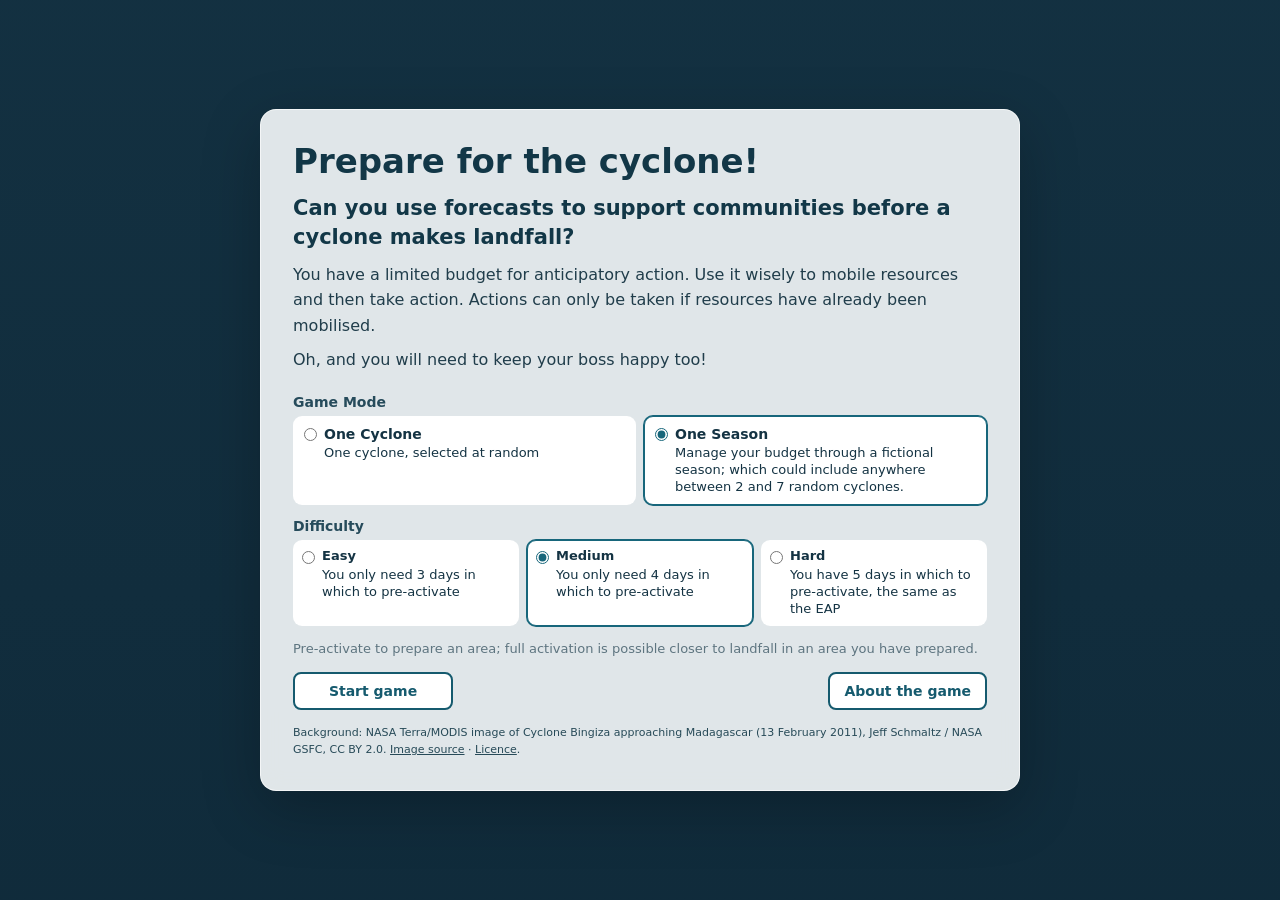
==== index.html @ d5909c61 "Align historically cautious boss fallback feedback with concise voice" ====
<!doctype html>
<html lang="en">
<head>
<meta charset="utf-8"><meta name="viewport" content="width=device-width,initial-scale=1">
<title>Madagascar Cyclone Decision Game · Full Season</title>
<style>
:root{font-family:system-ui,-apple-system,Segoe UI,Arial,sans-serif;color:#143343;background:#eef3f4}
*{box-sizing:border-box}[hidden]{display:none!important}body{margin:0}button,input{font:inherit}
header{background:#173e51;color:white;padding:18px max(18px,calc((100vw - 1250px)/2));display:flex;justify-content:space-between;gap:20px;align-items:center}
header h1{font-size:24px;margin:0 0 4px}header small{color:#d3e8ef}
main{max-width:1250px;margin:auto;padding:18px}
.stats{display:grid;grid-template-columns:repeat(4,minmax(0,1fr));gap:12px;margin-bottom:16px}
.stat{background:white;padding:15px;border:1px solid #d7e2e6;border-radius:10px}.stat .v{font-weight:750;font-size:23px}.stat .k{color:#59717c;font-size:13px}
.layout{display:grid;grid-template-columns:minmax(0,1.5fr) minmax(300px,1fr);gap:16px}
.panel{background:white;border:1px solid #d7e2e6;border-radius:12px;padding:17px;margin-bottom:16px}
h2{font-size:19px;margin:0 0 10px}h3{font-size:15px;margin:0 0 9px}
.subtle{color:#5e7580;font-size:13px}.pill{font-size:12px;border-radius:20px;background:#e7f3f6;padding:5px 9px;display:inline-block}
#map{width:100%;height:auto;display:block;border-radius:7px;background:#dfeef7}
#brief{font-size:16px;line-height:1.55;background:#e5f6ec;border:1px solid #c6e7d2;padding:14px;border-radius:9px;margin:10px 0}
.actions{display:grid;gap:9px}.action{width:100%;padding:12px;background:#f5f8f9;border:1px solid #cbd9df;border-radius:9px;text-align:left;cursor:pointer}.action.selected{border:2px solid #277d91;background:#e7f6f8;padding:11px}.action:disabled{opacity:.45;cursor:not-allowed}
.wh{display:grid;grid-template-columns:1fr 1fr;gap:7px;margin:12px 0}.wh label{padding:8px;border:1px solid #dee6e8;border-radius:7px;font-size:14px;cursor:pointer;display:flex;align-items:center;gap:5px}.wh label.disabled{opacity:.42}.wh input{accent-color:#277d91}
.btn{border:0;border-radius:8px;background:#17667b;color:white;padding:12px 16px;font-weight:650;cursor:pointer}.btn.alt{background:#e9f1f4;color:#1e5868}.btn:disabled{opacity:.4;cursor:not-allowed}
.wind-legend{display:flex;align-items:center;flex-wrap:wrap;gap:7px 13px;margin-top:12px;font-size:12px;color:#445e68}.wind-legend .legend-entry{display:inline-flex;align-items:center;gap:5px}.wind-legend .wind-dot{display:inline-block;width:12px;height:12px;border-radius:50%;border:1px solid #224650;flex:none}.wind-legend .line-sample{display:inline-block;width:20px;border-top:3px solid #416b89;flex:none}.wind-legend .line-sample.median{border-top:3px dashed #c74c44}.status-line{margin:7px 0;line-height:1.45}
#message{min-height:22px;font-weight:650;color:#356976;margin:9px 0}
details{margin-top:10px;color:#526b77;font-size:13px}details summary{cursor:pointer}
.progress{height:7px;background:#d7e4e7;border-radius:10px;overflow:hidden;margin-top:8px}.progress span{display:block;height:100%;background:#4ca0b2}
footer{margin-top:12px;color:#5f7780;font-size:12px;line-height:1.5}
@media(max-width:800px){.layout{grid-template-columns:1fr}.stats{grid-template-columns:1fr 1fr}header{padding:15px}header h1{font-size:19px}}
#start-screen{position:fixed;inset:0;z-index:50;display:grid;place-items:center;padding:22px;overflow:auto;background:linear-gradient(rgba(5,24,37,.30),rgba(5,24,37,.45)),url("https://upload.wikimedia.org/wikipedia/commons/d/df/Tropical_Cyclone_Bingiza_%285446376180%29.jpg") center center/cover no-repeat #193b4d}
#start-screen .intro{width:min(100%,760px);background:rgba(244,249,251,.78);border:1px solid rgba(255,255,255,.65);border-radius:16px;padding:clamp(18px,4vw,32px);box-shadow:0 18px 60px rgba(0,0,0,.24);backdrop-filter:blur(9px);-webkit-backdrop-filter:blur(9px)}
#start-screen .choice-grid{display:grid;grid-template-columns:repeat(2,minmax(0,1fr));gap:10px;margin:9px 0 20px}
#start-screen .choice-grid.difficulty-grid{grid-template-columns:repeat(3,minmax(0,1fr))}
#start-screen label{display:flex;align-items:flex-start;gap:8px;padding:14px 12px;border:2px solid transparent;border-radius:9px;margin:0;cursor:pointer;background:#fff;line-height:1.4;min-width:0}
#start-screen label:has(input:checked){border-color:#17667b;box-shadow:0 0 0 1px #17667b}
#start-screen label input{margin:3px 0 0;accent-color:#17667b;flex:none}
#start-screen label strong{display:block;margin-bottom:4px}
#start-screen p{line-height:1.5}
#start-screen .image-credit{font-size:11px;margin:15px 0 0;color:#274a58}
#start-screen .image-credit a{color:inherit}
#start-screen #start-game{background:#fff;color:#155a6e;border:2px solid #155a6e}
#start-screen .start-actions{display:flex;gap:12px;align-items:center;justify-content:space-between;flex-wrap:wrap}
#start-screen .start-actions .btn{min-width:160px;text-align:center}
#start-screen .about-link{display:inline-block;text-decoration:none;background:#fff;color:#155a6e;border:2px solid #155a6e;border-radius:8px;padding:12px 16px;font-weight:650}
#start-screen .about-link:hover{background:#e6f5f9}
@media(max-width:520px){#start-screen{padding:10px;place-items:start center}#start-screen .intro{padding:17px}#start-screen label{font-size:12px;padding:10px 7px;gap:5px}#start-screen .choice-grid{gap:6px}#start-screen h2{font-size:19px}}

/* Front page hierarchy: read the briefing first, then choose compact options. */
#start-screen .intro{background:rgba(248,251,252,.90)}
#start-screen h2{font-size:clamp(25px,3.2vw,34px);line-height:1.12;margin:0 0 14px;color:#123747}
#start-screen p[data-front-key="front_intro"]{font-size:clamp(18px,2vw,21px);font-weight:700;line-height:1.38;color:#123747;margin:0 0 10px}
#start-screen p[data-front-key="front_explainer"]{font-size:16px;line-height:1.6;color:#203d4b;margin:0 0 22px}
#start-screen h3{font-size:14px;margin:12px 0 6px;color:#264b5b}
#start-screen .choice-grid{gap:8px;margin:6px 0 13px}
#start-screen label{padding:8px 10px;gap:7px;font-size:13px;line-height:1.3;border-width:1.5px}
#start-screen label strong{font-size:14px;margin-bottom:2px}
#start-screen .choice-grid.difficulty-grid label{padding:7px 8px}
#start-screen .choice-grid.difficulty-grid label strong{font-size:13px}
#start-screen p[data-front-key="front_rules"]{font-size:13px;margin:9px 0 14px}
#start-screen .start-actions .btn,#start-screen .about-link{padding:9px 14px;font-size:14px}
@media(max-width:520px){#start-screen h2{font-size:25px}#start-screen p[data-front-key="front_intro"]{font-size:18px}#start-screen p[data-front-key="front_explainer"]{font-size:15px}#start-screen label{font-size:12px;padding:7px 6px}#start-screen label strong{font-size:12px}#start-screen .choice-grid.difficulty-grid label{padding:7px 5px}}

/* Compact storm debrief: facts and decisions first, then two distinct voices. */
.storm-review{background:#f8fbfc;border:1px solid #d7e2e6;border-radius:14px;padding:clamp(16px,3vw,25px);margin:16px 0 20px}
.storm-review h3{font-size:21px;color:#173e51;margin:0 0 15px}
.review-facts{display:grid;gap:8px;margin-bottom:23px;line-height:1.55;font-size:16px}
.review-facts p{margin:0}
.review-voices{display:grid;grid-template-columns:repeat(2,minmax(0,1fr));gap:20px;margin-bottom:14px}
.review-bubble{position:relative;border-radius:20px;padding:23px 24px 27px;min-width:0;border:1px solid}
.review-bubble::after{content:"";position:absolute;bottom:-11px;left:30px;width:20px;height:20px;transform:rotate(45deg);border-right:1px solid;border-bottom:1px solid;background:inherit}
.review-bubble.scientist{background:#e8f3f9;border-color:#bbd9e7;color:#183f54}
.review-bubble.scientist::after{border-color:#bbd9e7}
.review-bubble.boss{background:#fff2d9;border-color:#e9d6a9;color:#5a3b1d}
.review-bubble.boss::after{border-color:#e9d6a9;left:auto;right:30px}
.review-bubble h4{font-size:17px;margin:0 0 12px}
.review-bubble p{font-size:16px;line-height:1.55;margin:0}
.review-details{font-size:13px;color:#526b77;margin-top:22px}
.review-details p{margin:9px 0;line-height:1.5}
@media(max-width:700px){.review-voices{grid-template-columns:1fr;gap:24px}.review-bubble{padding:18px 19px 23px}.review-bubble.boss::after{right:auto;left:30px}.review-facts{font-size:15px}}
</style>
</head>
<body>
<header><div><h1 data-front-key="header_title">Prepare for the cyclone!</h1><small data-front-key="header_tagline">Can you use forecasts to support communities before a cyclone makes landfall?</small></div><button class="btn alt" id="restart" data-front-key="new_game_button">New game</button></header>
<section id="start-screen"><div class="intro"><h2 data-front-key="front_title">Prepare for the cyclone!</h2><p data-front-key="front_intro">Can you use forecasts to support communities before a cyclone makes landfall?</p><p data-front-key="front_explainer">You have a limited budget for anticipatory action. Use it wisely to mobile resources and then take action. Actions can only be taken if resources have already been mobilised.<span style="display:block;margin-top:8px"></span>Oh, and you will need to keep your boss happy too!</p><h3 data-front-key="game_length_heading">Game Mode</h3><div class="choice-grid" role="group" aria-label="Game length"><label><input type="radio" name="game-length" value="single"><span><strong data-front-key="single_title">One Cyclone</strong><span data-front-key="single_description">One cyclone, selected at random</span></span></label><label><input type="radio" name="game-length" value="season" checked><span><strong data-front-key="season_title">One Season</strong><span data-front-key="season_description">Manage your budget through a fictional season; which could include anywhere between 2 and 7 random cyclones.</span></span></label></div><h3 data-front-key="difficulty_heading">Difficulty</h3><div class="choice-grid difficulty-grid" role="group" aria-label="Difficulty"><label><input type="radio" name="difficulty" value="3"><span><strong data-front-key="easy_title">Easy</strong><span data-front-key="easy_description">You only need 3 days in which to pre-activate</span></span></label><label><input type="radio" name="difficulty" value="4" checked><span><strong data-front-key="medium_title">Medium</strong><span data-front-key="medium_description">You only need 4 days in which to pre-activate</span></span></label><label><input type="radio" name="difficulty" value="5"><span><strong data-front-key="hard_title">Hard</strong><span data-front-key="hard_description">You have 5 days in which to pre-activate, the same as the EAP</span></span></label></div><p class="subtle" data-front-key="front_rules">Pre-activate to prepare an area; full activation is possible closer to landfall in an area you have prepared.</p><div class="start-actions"><button type="button" class="btn" id="start-game" data-front-key="start_button">Start game</button><a class="about-link" href="./about.html" data-front-key="about_button">About the game</a></div><p class="image-credit"><span data-front-key="image_credit">Background: NASA Terra/MODIS image of Cyclone Bingiza approaching Madagascar (13 February 2011), Jeff Schmaltz / NASA GSFC, CC BY 2.0.</span> <a href="https://earthobservatory.nasa.gov/images/49250/tropical-cyclone-bingiza" target="_blank" rel="noopener noreferrer" data-front-key="image_source_link_text">Image source</a> · <a href="https://creativecommons.org/licenses/by/2.0/" target="_blank" rel="noopener noreferrer" data-front-key="image_licence_link_text">Licence</a>.</p></div></section><main>
<div class="stats">
<div class="stat"><div class="k">Season progress</div><div class="v" id="seasonstat">—</div></div>
<div class="stat"><div class="k">Remaining budget</div><div class="v" id="budgetstat">—</div></div>
<div class="stat"><div class="k">People reached</div><div class="v" id="peoplestat">0</div></div>
<div class="stat"><div class="k">Boss's happiness</div><div class="v" id="bossstat">—</div></div>
</div>
<section id="season-summary" class="panel" hidden aria-live="polite"></section>
<div class="layout">
<section>
<div class="panel">
<div style="display:flex;align-items:center;justify-content:space-between;gap:8px;flex-wrap:wrap"><h2 id="stormtitle">Loading…</h2><span class="pill" id="datepill">Forecast briefing</span></div>
<div id="map" role="img" aria-label="Map of Madagascar with forecast tracks and warehouse locations"></div>
<div class="wind-legend" aria-label="Forecast map key"><span class="legend-entry"><span class="wind-dot" style="background:#61b7db"></span>&lt;63 km/h</span><span class="legend-entry"><span class="wind-dot" style="background:#36b99b"></span>63–88 km/h</span><span class="legend-entry"><span class="wind-dot" style="background:#ebca55"></span>89–117 km/h</span><span class="legend-entry"><span class="wind-dot" style="background:#f39a4b"></span>118–165 km/h</span><span class="legend-entry"><span class="wind-dot" style="background:#cf4b4b"></span>≥166 km/h</span></div><div class="wind-legend"><span class="legend-entry"><span class="line-sample" style="border-top:3px solid #36b99b"></span>Ensemble members: forecast intensity colours</span><span class="legend-entry"><span class="line-sample median"></span>Median track</span><span>Track colours and dots show forecast wind strength, not observed intensity</span></div><div class="subtle" style="margin-top:7px">Warehouses: red = not mobilised; green = mobilised; dark green = fully activated. Winds are approximate 10 m model winds; averaging period unverified.</div>

</div>
<div class="panel"><h3>Met Service · WhatsApp update</h3><div id="brief"></div><div class="subtle" id="forecastsource"></div></div>
</section>
<aside>
<div class="panel"><h2>Your decision</h2><div class="subtle" id="leadtime"></div>
<div class="actions" id="actions">
<button type="button" data-action="monitor" class="action">👀 <strong>Keep monitoring</strong><div class="subtle">CHF 0 · Wait for the next forecast</div></button>
<button type="button" data-action="preposition" class="action">📦 <strong>Mobilise</strong><div class="subtle">CHF 20,000 per area · Prepare within 7 days, before your difficulty deadline</div></button>
<button type="button" data-action="distribute" class="action">🤝 <strong>Full activation</strong><div class="subtle">CHF 8,000 per area · Requires mobilisation · 3- and 2-day briefings only</div></button>
</div>
<div id="warehouses" class="wh"></div><div id="cost" class="subtle">Select an action above.</div>
<div id="message" aria-live="polite"></div>
<button id="confirm" class="btn" disabled>Confirm decision</button>
<button id="advance" class="btn alt" style="display:none">Next forecast →</button>
<button id="nextstorm" class="btn alt" style="display:none">Next storm →</button>
</div>
<div class="panel"><h3>Current status</h3><div id="stockstat" aria-live="polite"></div><div class="progress"><span id="progressbar" style="width:0%"></span></div></div>
</aside>
</div>
<footer>Training game using simplified assumptions; not an operational forecast. <a href="./about.html">About the game and data</a> · <a href="./jokwe.html">Original Jokwe prototype</a>.</footer>
</main>
<script>

// Optional read-only front-page copy from Google Sheets (only the published "Front page" tab).
// Until that tab is individually published, the existing HTML copy remains as the fallback.
async function loadEditableFrontPageCopy(){
 const spreadsheet="1kEIwFSZOG8nxThiheJkO-Tgtqn97HmlrawF9-gbB9FQ";
 const sheetGid="20261106";
 const url="https://docs.google.com/spreadsheets/d/"+spreadsheet+"/gviz/tq?gid="+sheetGid+"&range=A1%3AB25&tqx=out%3Ajson&headers=1&_="+Date.now();
 try{
  const response=await fetch(url,{cache:"no-store"});
  if(!response.ok) return;
  const raw=await response.text();
  const start=raw.indexOf("google.visualization.Query.setResponse(");
  if(start<0)return;
  const jsonStart=start+"google.visualization.Query.setResponse(".length;
  const jsonEnd=raw.lastIndexOf(");");
  if(jsonEnd<jsonStart)return;
  const data=JSON.parse(raw.slice(jsonStart,jsonEnd));
  if(data.status!=="ok"||!data.table?.rows)return;
  const values=new Map();
  for(const row of data.table.rows){
   const key=row.c?.[0]?.v,value=row.c?.[1]?.v;
   if(typeof key==="string"&&typeof value==="string"&&value.trim())values.set(key,value);
  }
  document.querySelectorAll("[data-front-key]").forEach(el=>{
   const value=values.get(el.dataset.frontKey);
   if(value!==undefined)el.textContent=value;
  });
 }catch(error){
  // Keep safe checked-in fallback copy; Google Sheets may be private or unavailable.
  console.info("Using built-in front-page copy.",error);
 }
}
loadEditableFrontPageCopy();

(async()=>{
"use strict";
// Game logic and scenario library are maintained independently.
// Both files are loaded before any game state is initialized.
let catalogue, historical, verifiedImpacts, feedbackLibrary, dailyManifest;
try {
  const [scenariosResponse, historicalResponse, impactsResponse, feedbackResponse, manifestResponse] = await Promise.all([
    fetch("./data/scenarios.json"), fetch("./data/historical.json"),
    fetch("./data/verified_impacts.json",{cache:"no-store"}), fetch("./data/feedback.json",{cache:"no-store"}),
    fetch("./data/daily/manifest.json",{cache:"no-store"})
  ]);
  if (!scenariosResponse.ok || !historicalResponse.ok || !impactsResponse.ok || !feedbackResponse.ok || !manifestResponse.ok) throw new Error("Could not load the scenario library.");
  [catalogue, historical, verifiedImpacts, feedbackLibrary, dailyManifest] = await Promise.all([
    scenariosResponse.json(), historicalResponse.json(), impactsResponse.json(), feedbackResponse.json(), manifestResponse.json()
  ]);
} catch (error) {
  const panel = document.querySelector("#start-screen .intro");
  if (panel) panel.insertAdjacentHTML("beforeend", '<p role="alert" style="color:#9b2525;font-weight:700">The scenario library could not be loaded. Please refresh the page. If you opened this as a local file, use a local web server instead.</p>');
  document.getElementById("start-game").disabled = true;
  console.error("Cyclone Game data loading failed:", error);
  return;
}
// Optional live read of the two independently publishable feedback tabs.
// The fallback JSON remains available for private/unpublished sheets or offline play.
let feedbackSourceLabel="Saved GitHub JSON", impactSourceLabel="Saved GitHub JSON";
async function readPublishedSheet(spreadsheetId,gid,lastColumn,minRows,maxRow=30){
 const base="https://docs.google.com/spreadsheets/d/"+spreadsheetId+"/gviz/tq";
 const qs="?gid="+gid+"&range=A1%3A"+lastColumn+maxRow+"&tqx=out%3Ajson&headers=1&_="+Date.now();
 const controller=new AbortController(),timeout=setTimeout(()=>controller.abort(),6500);
 try{
  const response=await fetch(base+qs,{cache:"no-store",signal:controller.signal});
  if(!response.ok)throw Error("Feedback tab response "+response.status);
  const raw=await response.text(),key="google.visualization.Query.setResponse(",begin=raw.indexOf(key),end=raw.lastIndexOf(");");
  if(begin<0||end<=begin)throw Error("Feedback tab not publicly readable");
  const payload=JSON.parse(raw.slice(begin+key.length,end));
  if(payload.status!=="ok"||!Array.isArray(payload.table?.rows))throw Error("Invalid feedback table");
  const headers=payload.table.cols.map(col=>col.label||"");
  const rows=payload.table.rows.map(row=>{
   const out={};headers.forEach((name,i)=>{if(name)out[name]=String(row.c?.[i]?.v??"");});
   return out;
  }).filter(obj=>Object.values(obj).some(x=>x.trim()));
  if(rows.length<minRows)throw Error("Incomplete live feedback tab");
  return rows;
 }finally{clearTimeout(timeout);}
}
async function refreshLiveFeedback(){
 try{
  const [objective,boss]=await Promise.all([
   readPublishedSheet("1kEIwFSZOG8nxThiheJkO-Tgtqn97HmlrawF9-gbB9FQ","401526903","I",336,345),
   readPublishedSheet("1kEIwFSZOG8nxThiheJkO-Tgtqn97HmlrawF9-gbB9FQ","732145","E",24,30)
  ]);
  if(!objective.every(x=>x.ID&&x.Feedback_O)||!boss.every(x=>x.Boss_ID&&x.Feedback_B))throw Error("Required feedback columns missing");
  feedbackLibrary={objective,boss};
  feedbackSourceLabel="Live Google Sheet";
  console.info("Cyclone Game: using live Google Sheets feedback");
 }catch(error){
  console.info("Cyclone Game: using versioned feedback JSON (sheet tabs not published/reachable)",error);
 }
}
await refreshLiveFeedback();
// The historic-impact Google Sheet can also supply live edits when its
// individual "Madagascar impacts" tab is published. Otherwise JSON is retained.
async function refreshLiveHistoricalImpacts(){
 try{
  const rows=await readPublishedSheet("1gIZZ_wpC0yXadie5wqWFOBNfKdGN8dy6fH8qiOSIiWw","1464705366","N",85,100);
  let updated=0;
  const pending=[];
  for(const r of rows){
   const id=r["WATTCH Event ID"],entry=verifiedImpacts.by_event_id?.[id];
   if(!id||!entry||!r["Storm name"]||r["Storm name"].trim().toUpperCase()!==entry.storm_name?.toUpperCase())continue;
   const props=[
    ["Madagascar landfall date","landfall_date_text"],
    ["Landfall area","landfall_area"],
    ["IBTrACS wind shortly before landfall (km/h)","observed_landfall_wind_kmh"],
    ["Wind averaging period","wind_averaging_period"],
    ["Landfall intensity category","category"],
    ["Madagascar fatalities","fatalities"],
    ["One-sentence Madagascar impact (Wikipedia)","impact_summary"],
    ["Wind / chronology source","wind_source"],
    ["Wikipedia impact source","impact_source"],
    ["Verification notes","verification_notes"],
    ["Cyclone season Wikipedia","season_page"],
    ["Season-page name check","name_check"]
   ];
   const changed={...entry};
   for(const [column,property] of props){
    if(Object.prototype.hasOwnProperty.call(r,column))changed[property]=r[column]||null;
   }
   pending.push([id,changed]);
   updated++;
  }
  if(updated<85)throw Error("Too few matching storm rows in live impact sheet");
  pending.forEach(([id,entry])=>{verifiedImpacts.by_event_id[id]=entry;});
  impactSourceLabel="Live Google Sheet";
  console.info("Cyclone Game: loaded "+updated+" live historical-impact rows");
 }catch(error){
  console.info("Cyclone Game: using checked-in historical impact JSON",error);
 }
}
await refreshLiveHistoricalImpacts();
const ibtracsMatches={"2003_tr0031":"2003313S05079","2003_tr0034":"2003338S09065","2004_tr0009":"2004025S16044","2004_tr0014":"2004061S12072","2004_tr0025":"2004325S06078","2005_tr0009":"2005017S09061","2005_tr0013":"2005026S20040","2006_tr0006":"2006021S11053","2006_tr0014":"2006060S13058","2006_tr0020":"2006094S08087","2006_tr0025":"2006330S06049","2006_tr0027":"2006350S07071","2006_tr0029":"2006364S12058","2007_tr0011":"2007037S19050","2007_tr0012":"2007043S11071","2007_tr0013":"2007050S16079","2007_tr0017":"2007066S12066","2007_tr0018":"2007085S11085","2007_tr0027":"2007322S06075","2007_tr0029":"2007346S12073","2007_tr0033":"2007363S20043","2008_tr0013":"2008023S10050","2008_tr0014":"2008037S10055","2008_tr0010":"2008033S11083","2008_tr0019":"2008062S10064","2008_tr0026":"2008290S05071","2008_tr0029":"2008348S10077","2009_tr0008":"2009017S20043","2009_tr0022":"2009093S12062","2009_tr0027":"2009325S12066","2009_tr0031":"2009346S07086","2010_tr0005":"2010002S09096","2010_tr0006":"2010032S20042","2010_tr0013":"2010046S10058","2010_tr0017":"2010066S19050","2010_tr0025":"2010143S20035","2011_tr0013":"2011038S11062","2011_tr0029":"2012010S24049","2012_tr0006":"2012010S24049","2012_tr0009":"2012018S16041","2012_tr0014":"2012039S14075","2012_tr0016":"2012056S13057","2012_tr0024":"2012285S04077","2012_tr0032":"2012362S08071","2013_tr0014":"2013046S20042","2013_tr0020":"2013093S08074","2013_tr0026":"2013348S10082","2014_tr0006":"2014015S16043","2014_tr0015":"2014048S16039","2014_tr0025":"2014319S06066","2015_tr0003":"2015013S18038","2015_tr0015":"2015064S14052","2015_tr0017":"2015092S18074","2016_tr0007":"2016039S14061","2016_tr0018":"2016195S06076","2017_tr0003":"2017033S14056","2017_tr0005":"2017043S19040","2017_tr0009":"2017061S11063","2017_tr0026":"2017364S12065","2018_tr0013":"2018073S12057","2018_tr0020":"2018111S07055","2019_tr0008":"2019023S21041","2019_tr0013":"2019063S18038","2019_tr0026":"2019336S06055","2020_tr0009":"2020022S17043","2020_tr0013":"2020034S13063","2020_tr0028":"2020332S11091","2020_tr0033":"2020355S11065","2020_tr0034":"2020366S12073","2021_tr0010":"2021012S12086","2021_tr0019":"2021035S11080","2021_tr0025":"2021062S18040","2022_tr0006":"2022020S13060","2022_tr0007":"2022024S09090","2022_tr0009":"2022034S16082","2022_tr0014":"2022042S12063","2022_tr0019":"2022065S16055","2022_tr0025":"2022110S12051","2023_tr0004":"2023013S08081","2023_tr0007":"2023032S12091","2023_tr0009":"2023036S12117","2023_tr0020":"2023364S19035","2024_tr0012":"2024049S17052","2024_tr0015":"2024061S11062","2024_tr0018":"2024082S08054","2024_tr0025":"2024313S06092","2024_tr0027":"2024341S12086"};
const hubs=[{id:"N",name:"Antsiranana",lon:49.29,lat:-12.27},{id:"NE",name:"Sambava",lon:50.17,lat:-14.27},{id:"NW",name:"Mahajanga",lon:46.32,lat:-15.72},{id:"E",name:"Toamasina",lon:49.4,lat:-18.15},{id:"SE",name:"Mananjary",lon:48.33,lat:-21.23},{id:"SW",name:"Toliara",lon:43.67,lat:-23.36}];
const cost={preposition:20000,distribute:8000};
const PRE_WINDOW=7,ACT_WINDOW=3,STRONG_WIND=118,STORM_WIND=63,PRE_TRIGGER_MIN_DAYS=5;
const $=id=>document.getElementById(id);
const date=x=>{const s=String(x).trim().replace(" ","T");return new Date((/^\d{4}-\d{2}-\d{2}$/.test(s)?s+"T00:00:00":s)+"Z");};
const dayMs=86400000, money=x=>"CHF "+Math.round(x).toLocaleString("en-GB");
const clamp=(a,lo,hi)=>Math.max(lo,Math.min(hi,a));
function shuffle(a){a=a.slice();for(let i=a.length-1;i>0;i--){const j=Math.floor(Math.random()*(i+1));[a[i],a[j]]=[a[j],a[i]];}return a;}
function stormCount(){const weights=[[2,10],[3,20],[4,25],[5,20],[6,15],[7,10]];let r=Math.random()*100;for(const [k,p] of weights){r-=p;if(r<0)return k;}return 7;}
function pt(track,t){if(!track||!track.length)return null;const q=t.getTime();let before=null,after=null;for(const p of track){const x=date(p[0]).getTime();if(x<=q&&(!before||x>before.t))before={t:x,p};if(x>=q&&(!after||x<after.t))after={t:x,p};}if(!before||!after)return null;const f=after.t===before.t?0:(q-before.t)/(after.t-before.t);return [1,2,3].map(k=>+before.p[k]+f*(+after.p[k]-+before.p[k]));}
const dist=(a,b)=>{const mean=((a[0]+b[0])/2)*Math.PI/180;return Math.hypot((a[1]-b[1])*111*Math.cos(mean),(a[0]-b[0])*111);};
function midpoint(vals){const a=vals.slice().sort((x,y)=>x-y);return a[Math.floor((a.length-1)/2)];}
function quantile(vals,q){if(!vals.length)return 0;const a=vals.slice().sort((x,y)=>x-y),i=(a.length-1)*q,l=Math.floor(i),f=i-l;return a[l]*(1-f)+a[Math.min(l+1,a.length-1)]*f;}
function eventDate(s){const ev=s.forecast_landfalls?.map(p=>date(p.time)).filter(d=>!isNaN(+d));if(ev?.length)return new Date(midpoint(ev.map(x=>+x)));const init=date(s.initialization),ref=s.reference_track;let closest=null;for(const p of ref){const t=date(p[0]);if(t<init)continue;const lat=+p[1],lon=+p[2];if(lat>=-26&&lat<=-11&&lon>=43&&lon<=52){closest=t;break;}}return closest||new Date(+init+8*dayMs);}
function startScenario(s,simStart){const t=date(s.initialization),event=eventDate(s);const duration=clamp(Math.ceil((event-t)/dayMs)+2,5,12);return {data:s,start:t,simStart,event,day:0,duration,stock:new Set(),distributed:new Set(),choice:"",chosen:new Set(),acted:false,history:[],decisionLog:[],impact:null};}
function current(){return G.storms[G.slot];}
function issueTime(){const st=current();return st.issueDates?date(st.issueDates[st.day]):new Date(+st.start+st.day*dayMs);}
function displayTime(){const st=current();return addDays(st.simStart,st.day);}
// In-game planning windows use the scenario clock; the visible landfall
// countdown below is recalculated from the CURRENT ensemble, not this clock.
function remainingDays(){
 const estimate=predictedLandfallCountdown(current());
 // Fallback keeps the training scenario playable when the ensemble has no
 // coastline crossing at all. It is NOT shown as a forecast.
 return estimate?Math.ceil(estimate.days):Math.ceil((current().event-issueTime())/dayMs);
}
function predictedLandfallCountdown(st){
 if(st.forecastClockDay===st.day)return st.forecastClock;
 const issued=issueTime(),leadTimes=[],members=st.data.forecast_tracks||[];
 for(const m of members){
  const hits=forecastCrossings(m.points,issued,7);
  if(hits.length)leadTimes.push(Math.min(...hits.map(h=>h.day)));
 }
 st.forecastClockDay=st.day;
 st.forecastClock=leadTimes.length?{days:Math.round(midpoint(leadTimes)*10)/10,fraction:leadTimes.length/members.length}:null;
 return st.forecastClock;
}
function canPrep(){const d=remainingDays();return d>=G.prepDays&&d<=PRE_WINDOW;}
function canDist(){const d=remainingDays();return d>=2&&d<=ACT_WINDOW&&[...current().stock].some(x=>!current().distributed.has(x));}
async function changeSeason(){
 const mode=document.querySelector('input[name="game-length"]:checked')?.value==="single"?"single":"season";
 const n=mode==="single"?1:stormCount(),chosen=[],seen=new Set();
 // Daily manifest, not the older scenario selection, defines what is playable.
 // Historical impact data are still looked up separately at the storm review.
 const legacy=new Map((catalogue.scenarios||[]).map(s=>[s.event_id,s]));
 const available=dailyManifest.storms.filter(s=>s.original_initialisations>0&&s.playable_briefings>0);
 for(const entry of shuffle(available)){
   const id=entry.event_id,key=ibtracsMatches[id]||id;
   if(seen.has(key))continue;
   seen.add(key);
   chosen.push({...legacy.get(id),event_id:id,storm_name:entry.name});
   if(chosen.length>=n)break;
 }
 if(chosen.length<n)throw Error("Not enough daily scenarios: "+chosen.length+" of "+n);
 // Download only selected files (each complete daily ensemble can be large).
 const daily=await Promise.all(chosen.map(async s=>{
   const response=await fetch("./data/daily/"+encodeURIComponent(s.event_id)+".json");
   if(!response.ok)throw Error("Forecast library file missing: "+s.event_id);
   return response.json();
 }));
 const seasonStart=new Date("2026-12-01T00:00:00Z");
 const storms=chosen.map((original,i)=>{
   const entry=daily[i],first=entry.playable?.first_issue_date,last=entry.playable?.last_issue_date;
   if(!first||!last||!Array.isArray(entry.forecasts))throw Error("Missing playable dates: "+original.event_id);
   const dates=entry.forecasts.filter(f=>f.issue_date>=first&&f.issue_date<=last&&f.members?.length)
     .sort((a,b)=>a.issue_date.localeCompare(b.issue_date));
   if(!dates.length)throw Error("No daily forecasts in the playing window: "+original.event_id);
   const byDate=new Map(dates.map(f=>[f.issue_date,f]));
   const scenario={...original,initialization:dates[0].issue_date,reference_track:entry.reference_track,dailyForecasts:entry};
   // Every new briefing uses the forecast that was available on that day.
   Object.defineProperty(scenario,"forecast_tracks",{enumerable:false,get(){
     const st=scenario._st;
     const day=st?st.issueDates[st.day]:dates[0].issue_date;
     return (byDate.get(day)?.members||[]).map(m=>({member:m.member,points:m.points}));
   }});
   const offset=Math.round((i+0.5)*130/n+Math.random()*3);
   const st=startScenario(scenario,addDays(seasonStart,offset));
   st.issueDates=dates.map(f=>f.issue_date);
   st.start=date(st.issueDates[0]);
   st.event=date(st.issueDates[st.issueDates.length-1]);
   st.duration=st.issueDates.length;
   scenario._st=st;
   return st;
 });
 G={storms,slot:0,budget:150000,people:0,boss:60,finished:false,mode,prepDays:Number(document.querySelector('input[name="difficulty"]:checked')?.value||4)};
 render();
}
let G;
function addDays(d,n){return new Date(+d+n*dayMs);}
function forecast(st){
const issue=issueTime(),rows=[];
const members=st.data.forecast_tracks;
const actual=pt(st.data.reference_track,issue);
const now=members.map(m=>pt(m.points,issue)).filter(Boolean);
const nowMedian=now.length>=3?[midpoint(now.map(p=>p[0])),midpoint(now.map(p=>p[1]))]:null;
for(let d=0;d<=7;d++){
const valid=addDays(issue,d),positions=members.map(m=>pt(m.points,valid)).filter(Boolean);
if(positions.length<3)continue;
const adjust=st.data.dailyForecasts?0:(actual&&nowMedian?Math.exp(-d/2.5):0);
const shifted=actual&&nowMedian?positions.map(p=>[p[0]+(actual[0]-nowMedian[0])*adjust,p[1]+(actual[1]-nowMedian[1])*adjust,p[2]]):positions;
const lat=midpoint(shifted.map(p=>p[0])),lon=midpoint(shifted.map(p=>p[1])),wind=midpoint(shifted.map(p=>p[2]))*3.6;
const distances=shifted.map(p=>dist([lat,lon],[p[0],p[1]]));
const radius=Math.max(12,quantile(distances,.75));
rows.push({day:d,lat,lon,wind,radius,n:shifted.length});
}
return rows;
}
function hull(points){const p=points.slice().sort((a,b)=>a[0]-b[0]||a[1]-b[1]);if(p.length<3)return p;const cr=(a,b,c)=>(b[0]-a[0])*(c[1]-a[1])-(b[1]-a[1])*(c[0]-a[0]);const low=[],high=[];for(const x of p){while(low.length>1&&cr(low.at(-2),low.at(-1),x)<=0)low.pop();low.push(x);}for(let i=p.length-1;i>=0;i--){const x=p[i];while(high.length>1&&cr(high.at(-2),high.at(-1),x)<=0)high.pop();high.push(x);}return low.slice(0,-1).concat(high.slice(0,-1));}
const coast=[[49.543519,-12.469833],[49.808981,-12.895285],[50.056511,-13.555761],[50.217431,-14.758789],[50.476537,-15.226512],[50.377111,-15.706069],[50.200275,-16.000263],[49.860606,-15.414253],[49.672607,-15.710204],[49.863344,-16.451037],[49.774564,-16.875042],[49.498612,-17.106036],[49.435619,-17.953064],[49.041792,-19.118781],[48.548541,-20.496888],[47.930749,-22.391501],[47.547723,-23.781959],[47.095761,-24.94163],[46.282478,-25.178463],[45.409508,-25.601434],[44.833574,-25.346101],[44.03972,-24.988345],[43.763768,-24.460677],[43.697778,-23.574116],[43.345654,-22.776904],[43.254187,-22.057413],[43.433298,-21.336475],[43.893683,-21.163307],[43.89637,-20.830459],[44.374325,-20.072366],[44.464397,-19.435454],[44.232422,-18.961995],[44.042976,-18.331387],[43.963084,-17.409945],[44.312469,-16.850496],[44.446517,-16.216219],[44.944937,-16.179374],[45.502732,-15.974373],[45.872994,-15.793454],[46.312243,-15.780018],[46.882183,-15.210182],[47.70513,-14.594303],[48.005215,-14.091233],[47.869047,-13.663869],[48.293828,-13.784068],[48.84506,-13.089175],[48.863509,-12.487868],[49.194651,-12.040557],[49.543519,-12.469833]];
const esc=x=>String(x).replace(/[&<>"']/g,c=>({"&":"&amp;","<":"&lt;",">":"&gt;",'"':"&quot;","'":"&#39;"}[c]));
// Full WATTCH ensemble at each simulated issue time; preserve each member's identity.
function forecastMembers(st){
 const issue=issueTime(),actual=pt(st.data.reference_track,issue);
 const members=st.data.forecast_tracks||[];
 const now=members.map(m=>pt(m.points,issue)).filter(Boolean);
 const median=now.length>=3?[midpoint(now.map(p=>p[0])),midpoint(now.map(p=>p[1]))]:null;
 return members.map(m=>{
  const points=[];
  for(let d=0;d<=7;d+=0.25){
   const p=pt(m.points,addDays(issue,d));if(!p)continue;
   const shift=st.data.dailyForecasts?0:(actual&&median?Math.exp(-d/2.5):0);
   points.push({lat:p[0]+(actual&&median?actual[0]-median[0]:0)*shift,lon:p[1]+(actual&&median?actual[1]-median[1]:0)*shift,wind:p[2]*3.6});
  }
  return points;
 }).filter(t=>t.length>1);
}
// Natural Earth-derived world boundaries loaded separately from game logic.
let landShapes=[];
fetch('https://raw.githubusercontent.com/datasets/geo-countries/master/data/countries.geojson')
 .then(r=>{if(!r.ok)throw Error('coastline unavailable');return r.json();})
 .then(g=>{
  const rings=[];
  for(const f of g.features||[]){
   const geom=f.geometry;if(!geom)continue;
   const polys=geom.type==='Polygon'?[geom.coordinates]:geom.type==='MultiPolygon'?geom.coordinates:[];
   for(const poly of polys)for(const ring of poly){
    const xs=ring.map(p=>p[0]),ys=ring.map(p=>p[1]);
    if(Math.max(...xs)>=16&&Math.min(...xs)<=71&&Math.max(...ys)>=-36&&Math.min(...ys)<=-5)rings.push(ring);
   }
  }
  landShapes=rings;
  if(typeof G!=='undefined'&&G&&G.storms?.length)document.getElementById('map').innerHTML=mapSvg(forecast(current()));
 }).catch(()=>{});
function windTrackColour(kmh){
 if(kmh<63)return "#61b7db";
 if(kmh<89)return "#36b99b";
 if(kmh<118)return "#ebca55";
 if(kmh<166)return "#f39a4b";
 return "#cf4b4b";
}
// Split each ensemble segment at intensity-band boundaries, preserving
// smooth location changes while showing wind speed along the whole member.
function colouredMemberSvg(track,x,y){
 const thresholds=[63,89,118,166];
 let svg="";
 for(let i=1;i<track.length;i++){
  const a=track[i-1],b=track[i];
  if(![a.lat,a.lon,a.wind,b.lat,b.lon,b.wind].every(Number.isFinite))continue;
  const fractions=[0,1];
  if(a.wind!==b.wind)for(const threshold of thresholds){
    const f=(threshold-a.wind)/(b.wind-a.wind);
    if(f>0&&f<1)fractions.push(f);
  }
  fractions.sort((u,v)=>u-v);
  const at=f=>({lat:a.lat+(b.lat-a.lat)*f,lon:a.lon+(b.lon-a.lon)*f,wind:a.wind+(b.wind-a.wind)*f});
  for(let k=1;k<fractions.length;k++){
    const p=at(fractions[k-1]),q=at(fractions[k]);
    svg+='<line x1="'+x(p.lon).toFixed(1)+'" y1="'+y(p.lat).toFixed(1)+'" x2="'+x(q.lon).toFixed(1)+'" y2="'+y(q.lat).toFixed(1)+'" stroke="'+windTrackColour((p.wind+q.wind)/2)+'" stroke-width="1.8" stroke-opacity=".75" stroke-linecap="round"/>';
  }
 }
 return svg;
}
function mapSvg(rows){
const lo=16,hi=71,left=58,top=25,width=820,height=525,x=lon=>left+(lon-lo)/(hi-lo)*(width-left-15),y=lat=>top+(-5-lat)/31*(height-top-28);
const coords=arr=>arr.map(p=>x(p[0]).toFixed(1)+","+y(p[1]).toFixed(1)).join(" ");
const mapPts=coast.map(p=>[p[0],p[1]]);
const ensemble=forecastMembers(current());

let svg='<svg viewBox="0 0 820 525" xmlns="http://www.w3.org/2000/svg" aria-label="Cyclone forecast track and uncertainty around Madagascar">';
svg+='<rect width="820" height="525" fill="#dfeef7"/>';
for(let l=20;l<=hi;l+=5)svg+='<line x1="'+x(l)+'" y1="20" x2="'+x(l)+'" y2="510" stroke="#bfd6de" stroke-dasharray="3 5"/><text x="'+x(l)+'" y="516" fill="#527080" font-size="12" text-anchor="middle">'+l+'°E</text>';
for(let lat=-10;lat>=-35;lat-=5)svg+='<line x1="43" y1="'+y(lat)+'" x2="808" y2="'+y(lat)+'" stroke="#bfd6de" stroke-dasharray="3 5"/><text x="8" y="'+(y(lat)+4)+'" fill="#527080" font-size="12">'+Math.abs(lat)+'°S</text>';
svg+=landShapes.length?landShapes.map(ring=>'<polygon points="'+coords(ring)+'" fill="#efece0" stroke="#738b7e" stroke-width="1.3"/>').join(""):'<polygon points="'+coords(mapPts)+'" fill="#efece0" stroke="#738b7e" stroke-width="2"/>';
if(rows.length){
 svg+=ensemble.map(track=>colouredMemberSvg(track,x,y)).join("");
 svg+='<polyline points="'+coords(rows.map(p=>[p.lon,p.lat]))+'" fill="none" stroke="#c74c44" stroke-width="3" stroke-dasharray="8 5"/>';
 for(const p of rows){const c=windTrackColour(p.wind);svg+='<circle cx="'+x(p.lon)+'" cy="'+y(p.lat)+'" r="6.2" fill="'+c+'" stroke="#224650" stroke-width="1.1"/><text x="'+(x(p.lon)+9)+'" y="'+(y(p.lat)-10)+'" font-size="11" fill="#234553" stroke="#dfeef7" stroke-width="3" paint-order="stroke">+'+p.day+'d</text>';}
}
for(const h of hubs){const stocked=current().stock.has(h.id),delivered=current().distributed.has(h.id);const fill=delivered?"#216c43":stocked?"#32a852":"#c43b35";svg+='<circle cx="'+x(h.lon)+'" cy="'+y(h.lat)+'" r="8.7" fill="'+fill+'" stroke="#fff" stroke-width="2"/><text x="'+(x(h.lon)+13)+'" y="'+(y(h.lat)-8)+'" font-size="15" font-weight="750" fill="#193742" stroke="#fff" stroke-width="4" paint-order="stroke">'+esc(h.name)+'</text>';}
svg+='</svg>';return svg;
}
function coordsPixel(p){return p.map(v=>v[0].toFixed(1)+","+v[1].toFixed(1)).join(" ");}

// Detect coastline crossings of mainland Madagascar, not proximity inside
// the much larger geographic box. Coordinates are [latitude, longitude, wind m/s].
// This is a simplified polygon; tiny offshore islands are not represented.
function coastalLandfalls(points){
 const hits=[];
 for(let i=1;i<points.length;i++){
  const a=points[i-1],b=points[i];
  if(!a||!b||![...a,...b].every(Number.isFinite))continue;
  const x=a[1],y=a[0],dx=b[1]-x,dy=b[0]-y;
  if(inIsland(y,x))continue; // Only genuine sea-to-land entries.
  for(let j=1;j<coast.length;j++){
   const c=coast[j-1],d=coast[j],ex=d[0]-c[0],ey=d[1]-c[1];
   const cross=dx*ey-dy*ex;
   if(Math.abs(cross)<1e-12)continue;
   const qx=c[0]-x,qy=c[1]-y;
   const t=(qx*ey-qy*ex)/cross,u=(qx*dy-qy*dx)/cross;
   if(t<0||t>1||u<0||u>1)continue;
   const ahead=Math.min(1,t+1e-5);
   if(!inIsland(y+ahead*dy,x+ahead*dx))continue;
   hits.push({fraction:i-1+t,wind:(a[2]+t*(b[2]-a[2]))*3.6,lat:y+t*dy,lon:x+t*dx,side:coastSide(y+t*dy,x+t*dx)});
   break;
  }
 }
 return hits;
}
// Approximate which coast the track centre entered. This is used ONLY to
// avoid assigning direct wind impacts at warehouses on the opposite coast;
// rainfall and indirect flood impacts still require separate modelling.
function coastSide(lat,lon){
 const xs=[];
 for(let j=1;j<coast.length;j++){
  const a=coast[j-1],b=coast[j];
  if((a[1]>lat)===(b[1]>lat))continue;
  xs.push(a[0]+(b[0]-a[0])*(lat-a[1])/(b[1]-a[1]));
 }
 if(xs.length<2)return "either";
 const west=Math.min(...xs),east=Math.max(...xs);
 if(east-west<1.5)return "either"; // northern/southern tip
 return Math.abs(lon-east)<Math.abs(lon-west)?"east":"west";
}
function referenceLandingSides(st){
 const track=st.data.reference_track||[];
 const hits=coastalLandfalls(track.map(p=>[+p[1],+p[2],+p[3]]));
 const limit=addDays(st.event,2),begin=addDays(st.start,-2);
 return new Set(hits.filter(h=>{
  const i=Math.floor(h.fraction),f=h.fraction-i;
  const when=new Date(+date(track[i][0])+f*(+date(track[i+1][0])-+date(track[i][0])));
  return when>=begin&&when<=limit&&h.wind>=STORM_WIND;
 }).map(h=>h.side));
}
function warehouseSide(id){
 return ({N:"either",NE:"east",E:"east",SE:"east",NW:"west",SW:"west"})[id]||"either";
}
function forecastCrossings(track,now,days){
 const samples=[];
 for(let n=0;n<=days*4;n++){
  const p=pt(track,addDays(now,n/4));
  samples.push(p&&p.every(Number.isFinite)?p:null);
 }
 const hits=[];
 // No crossing inferred through gaps in available forecast track points.
 for(let n=1;n<samples.length;n++){
  if(!samples[n-1]||!samples[n])continue;
  for(const h of coastalLandfalls([samples[n-1],samples[n]]))
   hits.push({day:(n-1+h.fraction)/4,wind:h.wind,lat:h.lat,lon:h.lon,side:h.side});
 }
 return hits;
}
function trainingSignals(st){
 const now=issueTime(),members=st.data.forecast_tracks||[];
 let storm=0,strong=0;
 for(const member of members){
  const crossings=forecastCrossings(member.points,now,PRE_WINDOW);
  if(crossings.some(x=>x.wind>=STORM_WIND))storm++;
  if(crossings.some(x=>x.day>=2&&x.day<=ACT_WINDOW&&x.wind>STRONG_WIND))strong++;
 }
 return {members:members.length,probability:members.length?storm/members.length:0,
  preSignal:members.length>0&&storm/members.length>.5,
  activation:members.length>0&&strong/members.length>.5};
}
function observedThresholds(st){
 // WATTCH reference track, not a verified historical IBTrACS outcome.
 const points=(st.data.reference_track||[]).map(p=>[+p[1],+p[2],+p[3]]);
 const hits=coastalLandfalls(points);
 return {pre:hits.some(x=>x.wind>=STORM_WIND),full:hits.some(x=>x.wind>STRONG_WIND)};
}
function thresholdExceeded(st){return observedThresholds(st).full;}
function stageClassification(forecastIssued,forecastPositive,outcomeReached){
 if(!forecastIssued)return "Not assessable";
 if(forecastPositive&&outcomeReached)return "Correct warning";
 if(forecastPositive&&!outcomeReached)return "Overforecast";
 if(!forecastPositive&&outcomeReached)return "Underforecast";
 return "Correct non-warning";
}
function forecastAssessment(st){
 const logs=st.decisionLog||[],observed=observedThresholds(st);
 // Assess each forecast separately in the window relevant to its decision.
 const preSamples=logs.filter(x=>x.lead>=G.prepDays&&x.lead<=PRE_WINDOW);
 const fullSamples=logs.filter(x=>x.lead>=2&&x.lead<=ACT_WINDOW);
 const prePredicted=preSamples.some(x=>x.preSignal);
 const fullPredicted=fullSamples.some(x=>x.activationSignal);
 return {
  observed,prePredicted,fullPredicted,
  pre:stageClassification(preSamples.length>0,prePredicted,observed.pre),
  full:stageClassification(fullSamples.length>0,fullPredicted,observed.full)
 };
}
function stageForecastOutcome(st,stage,assessment){
 const mobilise=stage==="mobilise",classification=mobilise?assessment.pre:assessment.full;
 const prefix=mobilise?"MO":"AO";
 const map={"Correct warning":"01","Overforecast":"02","Underforecast":"03","Correct non-warning":"04","Not assessable":"05"};
 const id=prefix+(map[classification]||"05");
 const row=feedbackLibrary.objective.find(x=>x.ID===id);
 return {id,classification,text:row?.Feedback_O||"The forecast outcome could not be described."};
}
function fillFeedback(template,people){
 return String(template||"").replace(/\{people_reached\}/g,people.toLocaleString("en-GB"));
}
// Stage-specific forecast-informed decision assessment; independent of outcomes.
// Derive the exact dimensions in the editable 336-row forecaster matrix.
// Forecast quality and the location/outcome comparison are kept distinct.
function classifyLocationAction(chosen,affected){
 const selected=new Set(chosen),targets=new Set(affected);
 if(!selected.size)return "No action";
 const inTarget=[...selected].filter(x=>targets.has(x)).length;
 if(!targets.size)return "Too many locations";
 if(!inTarget)return "Incorrect location(s)";
 if(inTarget===targets.size&&selected.size===targets.size)return "Correct location(s)";
 if(inTarget===targets.size&&selected.size>targets.size)return "Too many locations";
 if(inTarget<targets.size&&selected.size===inTarget)return "Too few locations";
 return "Incorrect location(s)"; // includes simultaneous missed and unnecessary locations
}
function activationForecastWarehouses(st){
 const logs=(st.decisionLog||[]).filter(x=>x.lead>=2&&x.lead<=ACT_WINDOW);
 if(!logs.length)return [];
 // Use first briefing within the activation decision window, regardless of
 // whether the player activated. Never use the eventual reference track here.
 const briefing=logs[0],at=briefing.issueTime?new Date(briefing.issueTime):addDays(st.event,-briefing.lead),members=st.data.forecast_tracks||[];
 if(!members.length)return [];
 const counts=new Map();
 for(const member of members){
  const crossings=forecastCrossings(member.points,at,7).filter(x=>x.day>=2&&x.day<=3&&x.wind>STRONG_WIND);
  for(const hub of hubs){
   const matched=crossings.some(x=>
    (x.side==="either"||warehouseSide(hub.id)==="either"||warehouseSide(hub.id)===x.side)&&
    dist([hub.lat,hub.lon],[x.lat,x.lon])<175);
   if(matched)counts.set(hub.id,(counts.get(hub.id)||0)+1);
  }
 }
 return hubs.filter(x=>(counts.get(x.id)||0)/members.length>.5).map(x=>x.id);
}
function selectFeedback(st){
 const affected=new Set(st.impact||[]),stock=[...st.stock],distributed=[...st.distributed];
 const reached=distributed.filter(id=>affected.has(id)).length;
 const uncovered=[...affected].filter(id=>!st.distributed.has(id));
 const extraMobilised=stock.filter(id=>!affected.has(id));
 const extraActivated=distributed.filter(id=>!affected.has(id));
 const observed=observedThresholds(st),stages=forecastAssessment(st);
 const preForecast=["Correct warning","Correct non-warning"].includes(stages.pre)?"Good":"Poor";
 const actSites=activationForecastWarehouses(st);
 // Location errors are only meaningful if the full-activation wind threshold
 // was actually exceeded. Otherwise there are no qualifying activation-impact
 // locations to verify; use the non-error category in the existing two-option
 // lookup, and explicitly avoid claiming the forecast locations were correct.
 const activationLocationsApplicable=observed.full;
 const activationForecast=!activationLocationsApplicable?"Correct Locations":
  actSites.length===affected.size&&actSites.every(x=>affected.has(x))?
  "Correct Locations":"Incorrect Locations";
 const dimensions={
  "Mobilisation Threshold":observed.pre?"Above":"Below",
  "Activation Threshold":observed.full?"Above":"Below",
  "Mobilisation Forecast":preForecast,
  "Activation Forecast":activationForecast,
  "Mobilisation Action":classifyLocationAction(stock,affected),
  "Activation Action":classifyLocationAction(distributed,affected)
 };
 const objective=feedbackLibrary.objective.find(row=>
  Object.entries(dimensions).every(([key,val])=>row[key]===val));
 const wastage=extraMobilised.length*cost.preposition+extraActivated.length*cost.distribute;
 const label=id=>hubs.find(h=>h.id===id)?.name||id;
 const extraNote=wastage?
  " Additional spending outside the game's direct-impact footprint: "+money(wastage)+
  " (mobilised: "+(extraMobilised.map(label).join(", ")||"none")+
  "; activated: "+(extraActivated.map(label).join(", ")||"none")+
  "). This is a hindsight comparison against simulated direct wind exposure, not proof that the initial decision was unreasonable or that no flooding occurred.":"";
 const coverage=affected.size===0?"No modelled warehouse areas were directly affected.":
  reached+" of "+affected.size+" modelled affected warehouse areas received activation.";
 const category=affected.size===0?"No areas affected":
  reached===affected.size?"All affected areas reached":
  reached>0?"Some affected areas reached":"Affected areas missed";
 const spending=wastage?"Unnecessary spending":"Targeted spending";
 const budget=G.budget<=0?"Exhausted":G.budget<45000?"Low":"Healthy";
 const boss=feedbackLibrary.boss.find(x=>
  x["Communities reached"]===category&&x["Spending"]===spending&&x["Budget remaining"]===budget);
 const people=reached*1000;
 const evidence=verifiedImpacts?.by_event_id?.[st.data.event_id]?.madagascar_impact_evidence;
 // Simulated direct-wind exposure does not establish historical human impacts.
 const evidenceLimitedBoss=
  evidence==="documented_madagascar_effects"&&!affected.size?
   "The records show Madagascar was affected, but our model missed it. Why didn't we anticipate that?":
  (evidence==="not_established"||evidence==="no_impacts_identified")&&affected.size?
   "The simulation suggests a threat, but we haven't verified impacts in Madagascar. What actually happened?":
   null;
 return {
  id:objective?.ID||"unmatched",bossId:boss?.Boss_ID||"unmatched",
  objective:objective?.Feedback_O||"This combination has no matching forecaster text.",
  forecasterText:objective?.Feedback_O||"This combination has no matching forecaster text.",
  outcomeText:coverage+extraNote,
  boss:evidenceLimitedBoss||fillFeedback(boss?.Feedback_B||"We need to review the result and the remaining funds.",people),
  threshold:observed.full,forecast:stages.full,
  people,stages,decisionQuality:dimensions["Mobilisation Action"]+" / "+dimensions["Activation Action"],
  dimensions,mobiliseForecastId:stages.pre,activationForecastId:stages.full
 };
}

function forecastMessage(rows){
 const estimate=predictedLandfallCountdown(current());
 if(!rows.length)return "We're monitoring this system. The archive provides no further forecast track guidance; the location and intensity remain uncertain.";
 const crossings=coastalLandfalls(rows.map(p=>[p.lat,p.lon,p.wind/3.6]));
 if(!crossings.length){
  return estimate?
   "The central forecast track does not cross mainland Madagascar, but "+Math.round(estimate.fraction*100)+"% of ensemble members indicate a possible landfall in around "+estimate.days+" days. The location and intensity remain uncertain.":
   "The current ensemble does not indicate mainland Madagascar landfall in the next seven days. We will continue monitoring.";
 }
 const h=crossings[0],strength=h.wind>=118?"cyclone-strength":h.wind>=63?"tropical-storm-strength":"weaker";
 const day=estimate?estimate.days:rows[Math.floor(h.fraction)].day;
 return "We're monitoring. Current ensemble guidance indicates possible mainland landfall in around "+day+" day(s), with central-track winds near "+Math.round(h.wind/5)*5+" km/h ("+strength+"). The location and intensity remain uncertain.";
}
function impact(st){
 // Historical override: Fakir (2018) affected Réunion, not Madagascar.
 // Do not count a proximity-based WATTCH training footprint as documented
 // humanitarian impacts in Madagascar for this event.
 if(st.data.event_id==="2018_tr0020")return [];
 const ref=st.data.reference_track,landfallSides=referenceLandingSides(st),hits=[];
 for(const h of hubs){
  const side=warehouseSide(h.id);
  // Opposite-coast warehouses cannot receive direct landfall-wind impacts
  // from a single-sided entry. Both sides become eligible if a later separate
  // crossing approaches the opposite coast.
  if(landfallSides.size&&!landfallSides.has("either")&&side!=="either"&&!landfallSides.has(side))continue;
  let best=null;
  for(const p of ref){
   const t=date(p[0]);if(t<st.start||t>addDays(st.event,2))continue;
   const km=dist([h.lat,h.lon],[+p[1],+p[2]]);
   if(!best||km<best.km)best={km,wind:+p[3]*3.6};
  }
  if(best&&best.km<175&&best.wind>=63)hits.push(h.id);
 }
 return hits;
}
function finishStorm(){
 const st=current(),imp=impact(st),helped=imp.filter(id=>st.distributed.has(id)),lost=imp.filter(id=>!st.distributed.has(id));
 G.people+=helped.length*1000;
 G.boss=clamp(G.boss+helped.length*13-lost.length*17-st.distributed.size*2-st.stock.size*2,0,100);
 st.impact=imp;st.finalFeedback=selectFeedback(st);
 st.history.push("Outcome: "+imp.length+" modelled areas affected; "+helped.length+" received full activation.");
 st.acted=true;G.finished=G.slot===G.storms.length-1;render();
 $("message").textContent="Storm completed. "+helped.length+" affected areas received full activation.";
}
function render(){
const st=current(),t=displayTime(),remaining=remainingDays(),rows=forecast(st),last=st.impact!==null;
$("seasonstat").textContent=G.mode==="single"?"One storm · In progress":"Storm "+(G.slot+1)+" · Season underway";
$("budgetstat").textContent=money(G.budget);$("peoplestat").textContent=G.people.toLocaleString("en-GB");$("bossstat").textContent=(G.boss>=70?"🙂":G.boss<40?"😟":"😐")+" "+G.boss+" / 100";
$("stormtitle").textContent="Storm "+(G.slot+1)+" · Tropical system";
$("datepill").textContent=t.toLocaleDateString("en-GB",{day:"numeric",month:"long",year:"numeric",timeZone:"UTC"});
$("map").innerHTML=mapSvg(rows);
$("brief").textContent=last?"The storm has passed. Reviewing impacts and expenditure.":forecastMessage(rows);
const windAtLandfall=forecastLandfall(rows),signals=trainingSignals(st);$("forecastsource").textContent="Training estimate · Tropical-storm-strength mainland landfall: "+Math.round(signals.probability*100)+"% of ensemble tracks · Cyclone-strength signal: "+(signals.activation?"yes":"not indicated")+" · Not an official forecast.";
const landfallForecast=predictedLandfallCountdown(st);
$("leadtime").textContent=last?"Storm completed":
 landfallForecast?(landfallForecast.fraction>.5?"Forecast mainland landfall in approximately ":"Possible mainland landfall in around ")+landfallForecast.days+" day(s) ("+Math.round(landfallForecast.fraction*100)+"% of ensemble members show a crossing).":
 "No forecast mainland landfall in the next 7 days.";

const names=ids=>[...ids].map(id=>hubs.find(h=>h.id===id)?.name||id).join(", ")||"None";
 $("stockstat").innerHTML='<div class="status-line"><strong>Mobilised:</strong> '+esc(names(st.stock))+'</div><div class="status-line"><strong>Fully activated:</strong> '+esc(names(st.distributed))+'</div>';
$("progressbar").style.width=(100*(st.day+1)/(st.duration+1)).toFixed(0)+"%";

const actions=$("actions").querySelectorAll("[data-action]");
for(const btn of actions){
 const a=btn.dataset.action;
 btn.disabled=st.acted||last||(a==="preposition"&&!canPrep())||(a==="distribute"&&!canDist());
 btn.classList.toggle("selected",st.choice===a);
 const heading=btn.querySelector("strong"),description=btn.querySelector(".subtle");
 if(a==="preposition"){
  const late=remaining<G.prepDays;
  heading.textContent=late?"Too late to mobilise":"Mobilise";
  description.textContent=late?"Mobilisation deadline passed ("+G.prepDays+" days before landfall).":"CHF 20,000 per area · Prepare 7 to "+G.prepDays+" days ahead";
 }else if(a==="distribute"){
  const late=remaining<2;
  heading.textContent=late?"Too late to activate":"Full activation";
  description.textContent=late?"Activation deadline passed after the 2-day briefing.":"CHF 8,000 per area · Requires mobilisation · 3- and 2-day briefings";
 }
}
$("warehouses").style.display=!st.acted&&!last&&["preposition","distribute"].includes(st.choice)?"grid":"none";
$("warehouses").innerHTML=hubs.map(h=>{const blocked=st.choice==="preposition"?st.stock.has(h.id):!st.stock.has(h.id)||st.distributed.has(h.id);return '<label class="'+(blocked?"disabled":"")+'"><input type="checkbox" data-hub="'+h.id+'" '+(blocked?"disabled":"")+' '+(st.chosen.has(h.id)?"checked":"")+'>'+h.name+'</label>';}).join("");
const n=st.chosen.size*(cost[st.choice]||0);
$("cost").textContent=st.acted?"Decision confirmed for today.":st.choice==="monitor"?"No cost.":st.choice?"Cost: "+money(n)+(n>G.budget?" — insufficient budget":""):"Choose one of the three actions.";
$("confirm").disabled=st.acted||last||!st.choice||(["preposition","distribute"].includes(st.choice)&&!n)||n>G.budget;
$("advance").style.display=st.acted&&!last?"inline-block":"none";$("advance").textContent=st.day+1>=st.duration?"Complete storm →":"Next forecast →";
$("nextstorm").style.display=last&&!G.finished?"inline-block":"none";
if(G.finished){
 $("message").textContent="Season complete.";
 $("season-summary").hidden=false;
 document.querySelector(".layout").hidden=true;
 $("season-summary").innerHTML=seasonSummary();
} else if(last){
 $("season-summary").hidden=false;
 document.querySelector(".layout").hidden=true;
 $("season-summary").innerHTML=seasonSummary(true);
} else {
 $("season-summary").hidden=true;
 document.querySelector(".layout").hidden=false;
}
}
function inIsland(lat,lon){
 let inside=false;
 for(let i=0,j=coast.length-1;i<coast.length;j=i++){
   const xi=coast[i][0],yi=coast[i][1],xj=coast[j][0],yj=coast[j][1];
   if(((yi>lat)!==(yj>lat))&&(lon<(xj-xi)*(lat-yi)/(yj-yi)+xi))inside=!inside;
 }
 return inside;
}
function archiveOutcome(s){
 const valid=s.reference_track||[];
 const crossed=valid.some(p=>inIsland(+p[1],+p[2]));
 const near=valid.some(p=>hubs.some(h=>dist([+p[1],+p[2]],[h.lat,h.lon])<175));
 return crossed?"The archived reference track crosses Madagascar.":near?"The archived reference track passes close to Madagascar.":"A Madagascar landfall is not established by the sampled reference track.";
}
// Wind values in this archive are retained in their native units (assumed m/s for display).
// A reference-track crossing is a model/reference estimate, NOT verified IBTrACS landfall intensity.
function crossingIntensity(track){
 if(!Array.isArray(track)||!track.length)return null;
 for(let i=1;i<track.length;i++){
  const a=track[i-1],b=track[i],insideA=inIsland(+a[1],+a[2]),insideB=inIsland(+b[1],+b[2]);
  if(!insideA&&insideB){
   let low=0,high=1;
   for(let j=0;j<20;j++){const f=(low+high)/2;const lat=+a[1]+f*(+b[1]-+a[1]),lon=+a[2]+f*(+b[2]-+a[2]);if(inIsland(lat,lon))high=f;else low=f;}
   const f=high,wind=(+a[3]+f*(+b[3]-+a[3]))*3.6;
   const when=new Date(+date(a[0])+f*(+date(b[0])-+date(a[0])));
   return {wind,when};
  }
 }
 return null;
}
function evaluateDecision(st){
 const affected=new Set(st.impact||[]),distributed=[...st.distributed],stocked=[...st.stock];
 const covered=distributed.filter(id=>affected.has(id)),uncovered=[...affected].filter(id=>!st.distributed.has(id));
 const extra=stocked.filter(id=>!affected.has(id));
 const observations=st.decisionLog||[];
 const timely=observations.some(x=>x.action==="preposition"&&x.lead>=G.prepDays&&x.lead<=PRE_WINDOW)&&observations.some(x=>x.action==="distribute"&&x.lead<=ACT_WINDOW&&x.lead>=0);
 const signal=observations.some(x=>x.forecastSignal);const actionable=st.decisionLog.some(x=>x.lead>=G.prepDays&&x.forecastSignal);
 const parts=[];
 if(covered.length)parts.push(covered.length+" affected warehouse area(s) received full activation.");
 if(uncovered.length)parts.push(uncovered.length+" affected area(s) did not receive advance distribution.");
 if(!affected.size)parts.push("No warehouse area met the game's illustrative impact threshold.");
 if(distributed.some(id=>!affected.has(id)))parts.push("Full activation also occurred in unaffected warehouse areas.");
  if(extra.length)parts.push("Kits were also pre-activated at "+extra.length+" location(s) outside the modelled impact footprint.");
 if(stocked.length===hubs.length)parts.push("You pre-activated every warehouse area, using substantial resources regardless of the eventual track.");
 if(covered.length&&!signal)parts.push("Your action reached affected areas, but the recorded briefing did not provide a clear supporting landfall signal; this may have been a correct outcome for the wrong reasons.");
 if(covered.length&&signal)parts.push("Your action was consistent with a landfall signal in the training guidance.");
 if(!covered.length&&affected.size&&!actionable)parts.push("The recorded briefings did not show a clear landfall signal; this was a forecast-limited situation in the illustrative game, not proof that operational action was impossible.");
 if(!covered.length&&affected.size&&actionable)parts.push("A landfall signal appeared in the training guidance, but no affected area received kits.");
 if(stocked.length&&!distributed.length)parts.push("Pre-activation was not followed by full activation.");
 parts.push("Expenditure: "+money(observations.reduce((sum,x)=>sum+(x.locations?.length||0)*(cost[x.action]||0),0))+"; "+stocked.length+" pre-activated and "+distributed.length+" fully activated locations. This evaluation uses simplified forecast signals and impact thresholds, not a calibrated forecast-skill assessment.");return parts.join(" ");
}

function actualStormSentence(st,verified,impacts){
 const name=st.data.storm_name||"Unnamed system";
 const year=st.data.initialization.slice(0,4);
 // The dedicated verified impact catalogue is the authoritative source for the
 // one-sentence historical summary. Never infer an observed landfall from the
 // geometry of the WATTCH reference track, nor invent a day from a partial date.
 if(impacts?.impact_summary?.trim()){
  return impacts.impact_summary.trim();
 }
 if(verified&&verified.location&&verified.landfallDate){
   const when=new Date(verified.landfallDate+"T00:00:00Z").toLocaleDateString("en-GB",{day:"numeric",month:"long",year:"numeric",timeZone:"UTC"});
   const effect=verified.fatalities?" reported fatalities: "+verified.fatalities:verified.damageUSDm?" reported economic damage of approximately US$"+verified.damageUSDm+" million":" historical fatalities and economic damage have not yet been verified";
   return name+" ("+year+") "+(verified.location.toLowerCase().includes("not mainland")?"made landfall in "+verified.location.replace(/, not mainland Madagascar/i," (outside mainland Madagascar)"):"made landfall "+(/^(near|in|at|between|on)\b/i.test(verified.location)?"":"at ")+verified.location)+" on "+when+";"+effect+".";
 }
 const outcome=archiveOutcome(st.data);
 return name+" ("+year+"): "+outcome.replace(/[.]$/,"")+"; historical Madagascar impacts are not yet recorded in the game catalogue.";
}
function playerDecisionSentence(st){
 const names=set=>[...set].map(id=>hubs.find(h=>h.id===id)?.name||id);
 const prepared=names(st.stock),activated=names(st.distributed);
 const friendly=arr=>arr.length===hubs.length?"all six warehouse areas":arr.join(", ");
 if(!prepared.length&&!activated.length)return "You kept monitoring and did not pre-activate or fully activate any areas.";
 if(prepared.length&&!activated.length)return "You pre-activated "+friendly(prepared)+" but did not proceed to full activation.";
 return "You pre-activated "+friendly(prepared)+" and fully activated "+friendly(activated)+".";
}
function stormReview(st,index){
 const verified=historical[st.data.event_id]||null;
 const impacts=verifiedImpacts?.by_event_id?.[st.data.event_id]||null;
 const scored=st.finalFeedback||{};
 const crossing=crossingIntensity(st.data.reference_track);
 const intensity=crossing?'<p><strong>Archive reference-track crossing estimate:</strong> '+crossing.when.toLocaleDateString("en-GB",{day:"numeric",month:"long",year:"numeric",timeZone:"UTC"})+'; '+Math.round(crossing.wind)+' km/h (10-m model wind; averaging period unverified, not observed landfall intensity).</p>':'<p>Reference-track Madagascar crossing wind unavailable.</p>';
 const catalogueSource=impacts?.impact_source||impacts?.season_page;
 const sources=catalogueSource?'<p><strong>Historical impact source:</strong> <a href="'+esc(catalogueSource)+'" target="_blank" rel="noopener noreferrer">Wikipedia cyclone-season entry</a> · <a href="https://docs.google.com/spreadsheets/d/1gIZZ_wpC0yXadie5wqWFOBNfKdGN8dy6fH8qiOSIiWw/edit#gid=1464705366" target="_blank" rel="noopener noreferrer">Verified storm impact catalogue</a></p>':
 verified?.sources?.length?'<p><strong>Historical sources:</strong> '+verified.sources.map(v=>'<a href="'+esc(v[1])+'" target="_blank" rel="noopener noreferrer">'+esc(v[0])+'</a>').join(' · ')+'</p>':'<p>Historical impact sources are not yet verified for this storm.</p>';
 const observations=st.decisionLog||[];
 const spend=observations.reduce((n,x)=>n+(x.cost||0),0);
 const reached=(st.impact||[]).filter(id=>st.distributed.has(id)).length*1000;
 return '<article class="storm-review">'+
   '<h3>Storm '+index+' · '+esc(st.data.storm_name||"Unnamed system")+' ('+esc(st.data.initialization.slice(0,4))+')</h3>'+
   '<div class="review-facts"><p><strong>Actual storm:</strong> '+esc(actualStormSentence(st,verified,impacts))+'</p>'+
   '<p><strong>Your decision:</strong> '+esc(playerDecisionSentence(st))+'</p></div>'+
   '<div class="review-voices">'+
     '<section class="review-bubble scientist" aria-label="Forecaster objective feedback"><h4>Forecaster</h4><p>'+esc(scored.forecasterText||"Forecaster feedback unavailable.")+'</p></section>'+
     '<section class="review-bubble boss" aria-label="Boss feedback"><h4>Boss</h4><p>“'+esc(scored.boss||"Boss feedback unavailable.")+'”</p></section>'+
   '</div>'+
   '<details class="review-details"><summary>Sources and detailed review</summary>'+
   '<p><strong>Data sources:</strong> feedback '+esc(feedbackSourceLabel)+'; historical impacts '+esc(impactSourceLabel)+'.</p>'+
   '<p><strong>Madagascar impact evidence:</strong> '+esc(impacts?.madagascar_impact_evidence==="documented_madagascar_effects"?"Documented Madagascar effects":impacts?.madagascar_impact_evidence==="no_impacts_identified"?"No Madagascar impacts identified in reviewed sources (not proof of zero effects)":"Madagascar impacts not established")+'. The simulated wind footprint is not a verified impact assessment.</p>'+
   '<p>Feedback library: Forecaster '+esc(scored.id||"unavailable")+'; Boss '+esc(scored.bossId||"unavailable")+'. Game outcome: '+(st.impact||[]).length+' modelled affected areas, '+reached.toLocaleString("en-GB")+' people reached (illustrative); '+money(spend)+' spent.</p>'+
   (verified?.ibtracsFix?'<p><strong>Near-landfall best-track fix:</strong> '+esc(verified.ibtracsFix.kmh)+' km/h, 10-minute sustained, at '+esc(verified.ibtracsFix.utc)+'. This may not be the exact coastline-crossing wind.</p>':'')+
   (impacts?.landfall_date_text?'<p><strong>Historical landfall date in impact catalogue:</strong> '+esc(impacts.landfall_date_text)+'; <strong>reported location:</strong> '+esc(impacts.landfall_area||"Not specified")+'.</p>':'')+
   (impacts?.observed_landfall_wind_kmh?'<p><strong>Reported near-landfall intensity:</strong> '+esc(impacts.observed_landfall_wind_kmh)+' km/h'+(impacts.wind_averaging_period?" ("+esc(impacts.wind_averaging_period)+")":"")+'.</p>':'')+
   (impacts?.verification_notes?'<p><strong>Verification note:</strong> '+esc(impacts.verification_notes)+'</p>':'')+
   (verified?.windNote?'<p>'+esc(verified.windNote)+'</p>':'')+
   '<p><strong>Forecast verification (illustrative):</strong> Pre-activation (≥63 km/h): '+esc(scored.stages?.pre||"Not assessable")+'; full activation (>118 km/h): '+esc(scored.stages?.full||"Not assessable")+'. Both compared separately with the WATTCH reference track, not observed winds.</p>'+
   '<p><strong>Additional decision assessment:</strong> '+esc(evaluateDecision(st))+'</p>'+intensity+sources+
   '<p><strong>Original WATTCH initialisation:</strong> '+esc(st.data.initialization)+' · <a href="https://www.ncei.noaa.gov/products/international-best-track-archive" target="_blank" rel="noopener noreferrer">IBTrACS</a> · <a href="https://zenodo.org/records/20446920" target="_blank" rel="noopener noreferrer">WATTCH</a></p>'+
   '</details></article>';
}
function seasonSummary(onlyCurrent=false){
 const cards=onlyCurrent?[G.storms[G.slot]]:G.storms;
 const reviews=cards.map((st,i)=>stormReview(st,onlyCurrent?G.slot+1:i+1)).join("");
 if(onlyCurrent)return '<h2>Storm review</h2>'+reviews+'<button class="btn" type="button" id="review-next">Continue to next storm →</button>';
 return '<h2>'+(G.mode==="single"?"Storm review":"Season review")+'</h2>'+
   (G.mode==="season"?'<p class="subtle">You encountered '+G.storms.length+' storms; '+money(150000-G.budget)+' spent, '+money(G.budget)+' remaining.</p>':'')+
   reviews+'<button class="btn" type="button" id="summary-restart">Play again</button>';
}

function forecastEvidence(st,day){const original=st.day;st.day=day;const guidance=forecast(st);st.day=original;return guidance.some(p=>p.lat>=-26&&p.lat<=-11&&p.lon>=43&&p.lon<=52);}
function forecastLandfall(rows){for(let i=1;i<rows.length;i++){const a=rows[i-1],b=rows[i];if(!inIsland(a.lat,a.lon)&&inIsland(b.lat,b.lon)){let lo=0,hi=1;for(let z=0;z<18;z++){const f=(lo+hi)/2;if(inIsland(a.lat+(b.lat-a.lat)*f,a.lon+(b.lon-a.lon)*f))hi=f;else lo=f;}return Math.round(a.wind+(b.wind-a.wind)*hi);}}return null;}
function selectAction(a){const st=current();if(st.acted||st.impact!==null)return;if(a==="preposition"&&!canPrep()||a==="distribute"&&!canDist())return;st.choice=a;st.chosen.clear();$("message").textContent="";render();}
function confirm(){
 const st=current(),a=st.choice,selected=[...st.chosen];if(st.acted||!a)return;
 if(a==="preposition"&&!canPrep()||a==="distribute"&&!canDist())return;
 const amount=selected.length*(cost[a]||0);
 if(a!=="monitor"&&!selected.length)return;
 if(amount>G.budget){$("message").textContent="Insufficient budget.";return;}
 const signals=trainingSignals(st),lead=remainingDays();
 st.decisionLog.push({action:a,lead,issueTime:issueTime().toISOString(),locations:selected.slice(),cost:amount,forecastSignal:signals.preSignal||signals.activation,preSignal:signals.preSignal,activationSignal:signals.activation,ensembleFraction:signals.probability});
 G.budget-=amount;
 if(a==="preposition")selected.forEach(id=>st.stock.add(id));
 if(a==="distribute")selected.forEach(id=>st.distributed.add(id));
 st.history.push(a==="monitor"?"Keep monitoring: no funds committed.":a==="preposition"?"Pre-activated at "+selected.join(", ")+"; "+money(amount)+" committed.":"Fully activated at "+selected.join(", ")+"; "+money(amount)+" committed.");
 st.acted=true;render();$("message").textContent="Decision saved. Advance to the next briefing.";
}
$("actions").addEventListener("click",e=>{const b=e.target.closest("[data-action]");if(b&&!b.disabled)selectAction(b.dataset.action);});
$("warehouses").addEventListener("change",e=>{const box=e.target.closest("[data-hub]");if(!box)return;const st=current();if(box.checked)st.chosen.add(box.dataset.hub);else st.chosen.delete(box.dataset.hub);render();});
$("confirm").addEventListener("click",confirm);
$("advance").addEventListener("click",()=>{const st=current();if(!st.acted||st.impact!==null)return;if(st.day+1>=st.duration){finishStorm();return;}st.day++;st.acted=false;st.choice="";st.chosen.clear();$("message").textContent="";render();});
$("nextstorm").addEventListener("click",()=>{if(current().impact===null||G.finished)return;G.slot++;$("message").textContent="A new cyclone is developing. Your remaining budget carries forward.";render();});
$("restart").addEventListener("click",()=>{if(G&&!G.finished&&!confirmNewSeason())return;$("start-screen").hidden=false;});
function confirmNewSeason(){return window.confirm("Start a new game? Current decisions and progress will be reset.");}
$("season-summary").addEventListener("click",e=>{if(e.target.closest("#review-next")){if(!G.finished&&current().impact!==null){G.slot++;$("message").textContent="A new cyclone is developing. Your remaining budget carries forward.";render();}return;}if(e.target.closest("#summary-restart")){$("start-screen").hidden=false;}});$("start-game").addEventListener("click",async()=>{
 const button=$("start-game");button.disabled=true;
 try{
   await changeSeason();
   $("start-screen").hidden=true;
   document.querySelector("#start-screen .daily-error")?.remove();
 }catch(error){
   console.error("Daily forecast scenario failed:",error);
   const intro=document.querySelector("#start-screen .intro");
   intro.querySelector(".daily-error")?.remove();
   const alert=document.createElement("p");
   alert.className="daily-error";alert.setAttribute("role","alert");
   alert.style.color="#9b2525";
   alert.textContent="Could not start: "+error.message;
   intro.appendChild(alert);
 }finally{button.disabled=false;}
});
})();
</script></body></html>
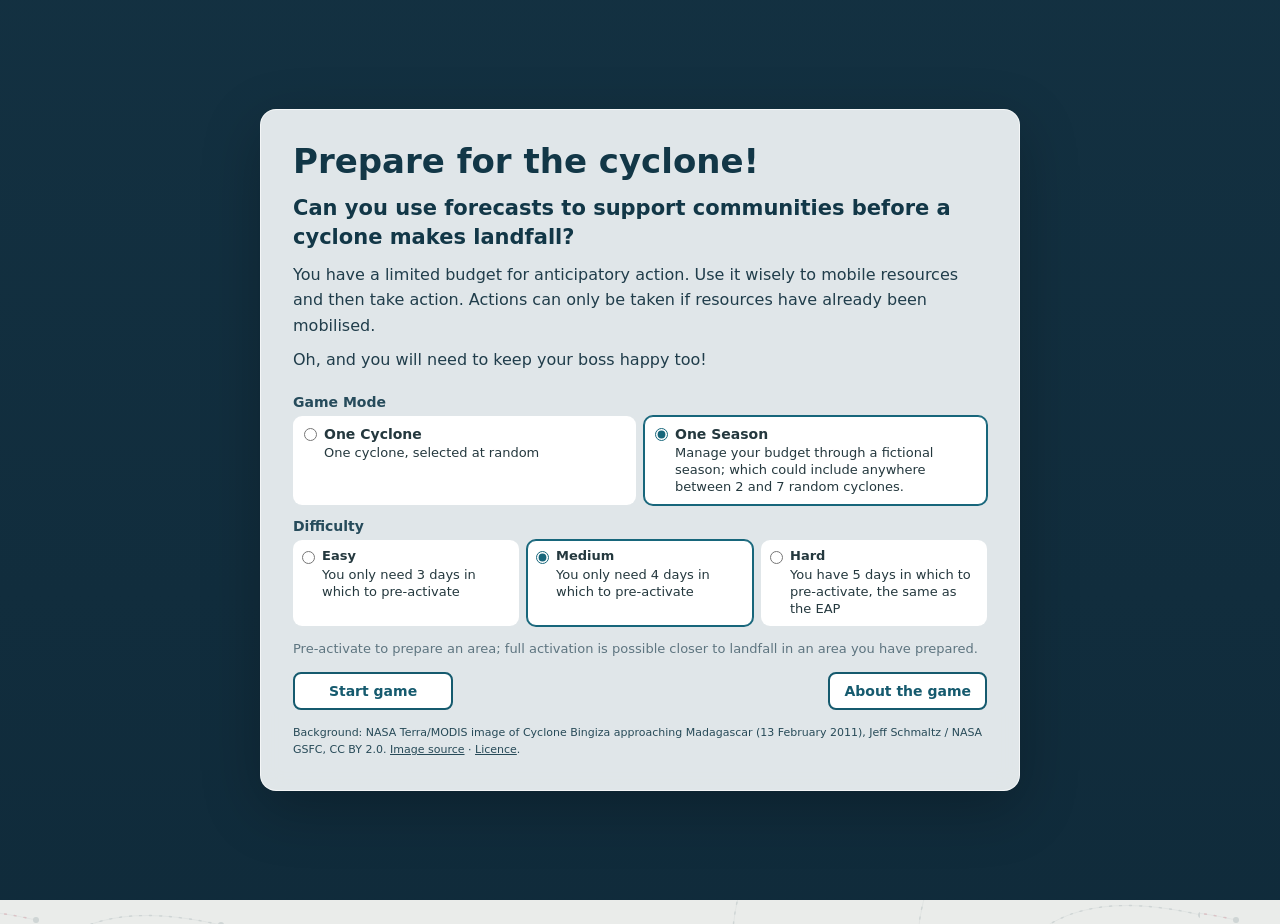
==== commit 54be15e7: "Simplify gameplay layout, crop forecast map and add warehouse status controls" ====
--- a/index.html
+++ b/index.html
@@ -76,11 +76,53 @@
 .review-details{font-size:13px;color:#526b77;margin-top:22px}
 .review-details p{margin:9px 0;line-height:1.5}
 @media(max-width:700px){.review-voices{grid-template-columns:1fr;gap:24px}.review-bubble{padding:18px 19px 23px}.review-bubble.boss::after{right:auto;left:30px}.review-facts{font-size:15px}}
+
+/* Gameplay: quiet cyclone-track backdrop and a single editorial game card. */
+:root{background:#eaecea;color:#24383e;--rc-red:#c8102e;--rc-red-dark:#a70e26}
+body{min-height:100vh;background-color:#eaecea;background-image:url("data:image/svg+xml,%3Csvg%20xmlns%3D%27http%3A%2F%2Fwww.w3.org%2F2000%2Fsvg%27%20width%3D%271200%27%20height%3D%27740%27%20viewBox%3D%270%200%201200%20740%27%3E%3Cg%20opacity%3D%27.23%27%3E%3Cpath%20d%3D%27M-12%2010%20q-130%20-30%20-180%2035%20t-55%20130%20q5%2050%2060%2090%27%20fill%3D%27none%27%20stroke%3D%27%23b51d35%27%20stroke-width%3D%271.4%27%20stroke-dasharray%3D%272%208%27%20stroke-linecap%3D%27round%27%2F%3E%3Cpath%20d%3D%27M-12%2010%20q-130%20-30%20-180%2035%20t-55%20130%27%20fill%3D%27none%27%20stroke%3D%27%2371878d%27%20stroke-width%3D%271%27%20opacity%3D%27.35%27%2F%3E%3Ccircle%20cx%3D%27-12%27%20cy%3D%2710%27%20r%3D%273%27%20fill%3D%27%2371878d%27%2F%3E%3Cpath%20d%3D%27M221%20161%20q-130%20-30%20-180%2035%20t-55%20130%20q5%2050%2060%2090%27%20fill%3D%27none%27%20stroke%3D%27%2371878d%27%20stroke-width%3D%271.4%27%20stroke-dasharray%3D%272%208%27%20stroke-linecap%3D%27round%27%2F%3E%3Cpath%20d%3D%27M221%20161%20q-130%20-30%20-180%2035%20t-55%20130%27%20fill%3D%27none%27%20stroke%3D%27%2371878d%27%20stroke-width%3D%271%27%20opacity%3D%27.35%27%2F%3E%3Ccircle%20cx%3D%27221%27%20cy%3D%27161%27%20r%3D%273%27%20fill%3D%27%2371878d%27%2F%3E%3Cpath%20d%3D%27M454%20312%20q-130%20-30%20-180%2035%20t-55%20130%20q5%2050%2060%2090%27%20fill%3D%27none%27%20stroke%3D%27%2371878d%27%20stroke-width%3D%271.4%27%20stroke-dasharray%3D%272%208%27%20stroke-linecap%3D%27round%27%2F%3E%3Cpath%20d%3D%27M454%20312%20q-130%20-30%20-180%2035%20t-55%20130%27%20fill%3D%27none%27%20stroke%3D%27%2371878d%27%20stroke-width%3D%271%27%20opacity%3D%27.35%27%2F%3E%3Ccircle%20cx%3D%27454%27%20cy%3D%27312%27%20r%3D%273%27%20fill%3D%27%2371878d%27%2F%3E%3Cpath%20d%3D%27M687%20463%20q-130%20-30%20-180%2035%20t-55%20130%20q5%2050%2060%2090%27%20fill%3D%27none%27%20stroke%3D%27%23b51d35%27%20stroke-width%3D%271.4%27%20stroke-dasharray%3D%272%208%27%20stroke-linecap%3D%27round%27%2F%3E%3Cpath%20d%3D%27M687%20463%20q-130%20-30%20-180%2035%20t-55%20130%27%20fill%3D%27none%27%20stroke%3D%27%2371878d%27%20stroke-width%3D%271%27%20opacity%3D%27.35%27%2F%3E%3Ccircle%20cx%3D%27687%27%20cy%3D%27463%27%20r%3D%273%27%20fill%3D%27%2371878d%27%2F%3E%3Cpath%20d%3D%27M920%20614%20q-130%20-30%20-180%2035%20t-55%20130%20q5%2050%2060%2090%27%20fill%3D%27none%27%20stroke%3D%27%2371878d%27%20stroke-width%3D%271.4%27%20stroke-dasharray%3D%272%208%27%20stroke-linecap%3D%27round%27%2F%3E%3Cpath%20d%3D%27M920%20614%20q-130%20-30%20-180%2035%20t-55%20130%27%20fill%3D%27none%27%20stroke%3D%27%2371878d%27%20stroke-width%3D%271%27%20opacity%3D%27.35%27%2F%3E%3Ccircle%20cx%3D%27920%27%20cy%3D%27614%27%20r%3D%273%27%20fill%3D%27%2371878d%27%2F%3E%3Cpath%20d%3D%27M1153%205%20q-130%20-30%20-180%2035%20t-55%20130%20q5%2050%2060%2090%27%20fill%3D%27none%27%20stroke%3D%27%2371878d%27%20stroke-width%3D%271.4%27%20stroke-dasharray%3D%272%208%27%20stroke-linecap%3D%27round%27%2F%3E%3Cpath%20d%3D%27M1153%205%20q-130%20-30%20-180%2035%20t-55%20130%27%20fill%3D%27none%27%20stroke%3D%27%2371878d%27%20stroke-width%3D%271%27%20opacity%3D%27.35%27%2F%3E%3Ccircle%20cx%3D%271153%27%20cy%3D%275%27%20r%3D%273%27%20fill%3D%27%2371878d%27%2F%3E%3Cpath%20d%3D%27M36%20156%20q-130%20-30%20-180%2035%20t-55%20130%20q5%2050%2060%2090%27%20fill%3D%27none%27%20stroke%3D%27%23b51d35%27%20stroke-width%3D%271.4%27%20stroke-dasharray%3D%272%208%27%20stroke-linecap%3D%27round%27%2F%3E%3Cpath%20d%3D%27M36%20156%20q-130%20-30%20-180%2035%20t-55%20130%27%20fill%3D%27none%27%20stroke%3D%27%2371878d%27%20stroke-width%3D%271%27%20opacity%3D%27.35%27%2F%3E%3Ccircle%20cx%3D%2736%27%20cy%3D%27156%27%20r%3D%273%27%20fill%3D%27%2371878d%27%2F%3E%3Cpath%20d%3D%27M269%20307%20q-130%20-30%20-180%2035%20t-55%20130%20q5%2050%2060%2090%27%20fill%3D%27none%27%20stroke%3D%27%2371878d%27%20stroke-width%3D%271.4%27%20stroke-dasharray%3D%272%208%27%20stroke-linecap%3D%27round%27%2F%3E%3Cpath%20d%3D%27M269%20307%20q-130%20-30%20-180%2035%20t-55%20130%27%20fill%3D%27none%27%20stroke%3D%27%2371878d%27%20stroke-width%3D%271%27%20opacity%3D%27.35%27%2F%3E%3Ccircle%20cx%3D%27269%27%20cy%3D%27307%27%20r%3D%273%27%20fill%3D%27%2371878d%27%2F%3E%3Cpath%20d%3D%27M502%20458%20q-130%20-30%20-180%2035%20t-55%20130%20q5%2050%2060%2090%27%20fill%3D%27none%27%20stroke%3D%27%2371878d%27%20stroke-width%3D%271.4%27%20stroke-dasharray%3D%272%208%27%20stroke-linecap%3D%27round%27%2F%3E%3Cpath%20d%3D%27M502%20458%20q-130%20-30%20-180%2035%20t-55%20130%27%20fill%3D%27none%27%20stroke%3D%27%2371878d%27%20stroke-width%3D%271%27%20opacity%3D%27.35%27%2F%3E%3Ccircle%20cx%3D%27502%27%20cy%3D%27458%27%20r%3D%273%27%20fill%3D%27%2371878d%27%2F%3E%3Cpath%20d%3D%27M735%20609%20q-130%20-30%20-180%2035%20t-55%20130%20q5%2050%2060%2090%27%20fill%3D%27none%27%20stroke%3D%27%23b51d35%27%20stroke-width%3D%271.4%27%20stroke-dasharray%3D%272%208%27%20stroke-linecap%3D%27round%27%2F%3E%3Cpath%20d%3D%27M735%20609%20q-130%20-30%20-180%2035%20t-55%20130%27%20fill%3D%27none%27%20stroke%3D%27%2371878d%27%20stroke-width%3D%271%27%20opacity%3D%27.35%27%2F%3E%3Ccircle%20cx%3D%27735%27%20cy%3D%27609%27%20r%3D%273%27%20fill%3D%27%2371878d%27%2F%3E%3Cpath%20d%3D%27M968%200%20q-130%20-30%20-180%2035%20t-55%20130%20q5%2050%2060%2090%27%20fill%3D%27none%27%20stroke%3D%27%2371878d%27%20stroke-width%3D%271.4%27%20stroke-dasharray%3D%272%208%27%20stroke-linecap%3D%27round%27%2F%3E%3Cpath%20d%3D%27M968%200%20q-130%20-30%20-180%2035%20t-55%20130%27%20fill%3D%27none%27%20stroke%3D%27%2371878d%27%20stroke-width%3D%271%27%20opacity%3D%27.35%27%2F%3E%3Ccircle%20cx%3D%27968%27%20cy%3D%270%27%20r%3D%273%27%20fill%3D%27%2371878d%27%2F%3E%3Cpath%20d%3D%27M1201%20151%20q-130%20-30%20-180%2035%20t-55%20130%20q5%2050%2060%2090%27%20fill%3D%27none%27%20stroke%3D%27%2371878d%27%20stroke-width%3D%271.4%27%20stroke-dasharray%3D%272%208%27%20stroke-linecap%3D%27round%27%2F%3E%3Cpath%20d%3D%27M1201%20151%20q-130%20-30%20-180%2035%20t-55%20130%27%20fill%3D%27none%27%20stroke%3D%27%2371878d%27%20stroke-width%3D%271%27%20opacity%3D%27.35%27%2F%3E%3Ccircle%20cx%3D%271201%27%20cy%3D%27151%27%20r%3D%273%27%20fill%3D%27%2371878d%27%2F%3E%3Cpath%20d%3D%27M84%20302%20q-130%20-30%20-180%2035%20t-55%20130%20q5%2050%2060%2090%27%20fill%3D%27none%27%20stroke%3D%27%23b51d35%27%20stroke-width%3D%271.4%27%20stroke-dasharray%3D%272%208%27%20stroke-linecap%3D%27round%27%2F%3E%3Cpath%20d%3D%27M84%20302%20q-130%20-30%20-180%2035%20t-55%20130%27%20fill%3D%27none%27%20stroke%3D%27%2371878d%27%20stroke-width%3D%271%27%20opacity%3D%27.35%27%2F%3E%3Ccircle%20cx%3D%2784%27%20cy%3D%27302%27%20r%3D%273%27%20fill%3D%27%2371878d%27%2F%3E%3Cpath%20d%3D%27M317%20453%20q-130%20-30%20-180%2035%20t-55%20130%20q5%2050%2060%2090%27%20fill%3D%27none%27%20stroke%3D%27%2371878d%27%20stroke-width%3D%271.4%27%20stroke-dasharray%3D%272%208%27%20stroke-linecap%3D%27round%27%2F%3E%3Cpath%20d%3D%27M317%20453%20q-130%20-30%20-180%2035%20t-55%20130%27%20fill%3D%27none%27%20stroke%3D%27%2371878d%27%20stroke-width%3D%271%27%20opacity%3D%27.35%27%2F%3E%3Ccircle%20cx%3D%27317%27%20cy%3D%27453%27%20r%3D%273%27%20fill%3D%27%2371878d%27%2F%3E%3C%2Fg%3E%3C%2Fsvg%3E");background-size:1200px 740px;animation:track-drift 85s linear infinite}
+@keyframes track-drift{from{background-position:0 0}to{background-position:1200px 740px}}
+@media(prefers-reduced-motion:reduce){body{animation:none}}
+.game-shell{max-width:1260px;width:calc(100% - 44px);margin:24px auto;background:rgba(250,250,249,.97);border:1px solid #dededb;border-radius:18px;box-shadow:0 12px 48px rgba(35,45,46,.12);overflow:hidden}
+.game-shell header{background:#fff;color:#23363d;padding:22px 24px 19px;border-bottom:1px solid #e6e0e0;position:relative}
+.game-shell header:before{content:"";position:absolute;left:0;top:0;bottom:0;width:5px;background:var(--rc-red)}
+.game-shell header h1{color:#24383e}.game-shell header small{color:#53696f}
+.game-shell main{max-width:none;padding:20px 24px 23px}
+.game-shell .panel,.game-shell .stat{border-color:#e1e2df;box-shadow:0 1px 3px rgba(30,42,46,.025)}
+.game-shell .stat:has(#budgetstat){border-top:3px solid var(--rc-red);padding-top:13px}
+.game-shell .btn{background:var(--rc-red);color:#fff}
+.game-shell .btn:not(:disabled):hover{background:var(--rc-red-dark)}
+.game-shell .btn.alt{background:#fff;color:#39484d;border:1px solid #d7dedd}
+.game-shell .btn.alt:not(:disabled):hover{background:#f8eff1;color:var(--rc-red-dark)}
+.game-shell .action.selected{border-color:var(--rc-red);background:#fff5f6}
+.game-shell .progress span{background:#bd5568}
+.game-shell .pill{background:#f6edef;color:#783848}
+.game-shell footer a{color:#8f1c32;text-underline-offset:3px}
+.game-shell #map svg{display:block;width:100%;height:auto}
+.met-panel{padding-bottom:24px}
+.met-panel h3{display:flex;align-items:center;gap:8px;color:#24383e}
+.met-panel h3:before{content:"";width:11px;height:11px;border-radius:50%;background:#25D366}
+#brief{position:relative;background:#dcf8c6;border:1px solid #a8d6a7;color:#203a2b;border-radius:13px 13px 13px 2px;padding:14px 16px;margin:12px 0 3px}
+#brief:after{content:"";position:absolute;bottom:-7px;left:8px;width:12px;height:12px;background:#dcf8c6;transform:rotate(45deg);border-right:1px solid #a8d6a7;border-bottom:1px solid #a8d6a7}
+.warehouse-heading{margin:18px 0 7px;font-size:14px}
+.wh{margin:0 0 12px;gap:7px}
+.warehouse-option{display:flex;gap:9px;align-items:center;text-align:left;border:1px solid #e0e4e1;background:#fff;border-radius:9px;padding:9px 8px;min-width:0;min-height:51px;cursor:pointer;color:#24383e}
+.warehouse-option:disabled{cursor:default;background:#f9faf8}
+.warehouse-option:not(:disabled):hover,.warehouse-option:focus-visible{outline:2px solid #778d81;outline-offset:2px}
+.warehouse-option.pending{border:2px dashed #528362;padding:8px 7px;background:#f0f8ef}
+.warehouse-copy{min-width:0;display:grid;gap:2px}
+.warehouse-copy strong{font-size:13px;line-height:1.2;overflow-wrap:anywhere}
+.warehouse-copy small{font-size:11px;color:#57696a;line-height:1.15}
+.warehouse-dot{width:19px;height:19px;flex:0 0 19px;border-radius:50%;border:2px solid white;box-shadow:0 0 0 1px #c3ceca}
+.warehouse-option.idle .warehouse-dot{background:#c43b35}
+.warehouse-option.mobilised .warehouse-dot{background:#32a852}
+.warehouse-option.activated .warehouse-dot{background:#216c43}
+@media(max-width:800px){.game-shell{width:calc(100% - 20px);margin:10px auto;border-radius:12px}.game-shell header{padding:15px}.game-shell main{padding:12px}.game-shell .layout{gap:0}}
+@media(max-width:390px){.warehouse-option{gap:5px;padding:8px 5px}.warehouse-option.pending{padding:7px 4px}.warehouse-dot{width:16px;height:16px;flex-basis:16px}}
 </style>
 </head>
 <body>
-<header><div><h1 data-front-key="header_title">Prepare for the cyclone!</h1><small data-front-key="header_tagline">Can you use forecasts to support communities before a cyclone makes landfall?</small></div><button class="btn alt" id="restart" data-front-key="new_game_button">New game</button></header>
-<section id="start-screen"><div class="intro"><h2 data-front-key="front_title">Prepare for the cyclone!</h2><p data-front-key="front_intro">Can you use forecasts to support communities before a cyclone makes landfall?</p><p data-front-key="front_explainer">You have a limited budget for anticipatory action. Use it wisely to mobile resources and then take action. Actions can only be taken if resources have already been mobilised.<span style="display:block;margin-top:8px"></span>Oh, and you will need to keep your boss happy too!</p><h3 data-front-key="game_length_heading">Game Mode</h3><div class="choice-grid" role="group" aria-label="Game length"><label><input type="radio" name="game-length" value="single"><span><strong data-front-key="single_title">One Cyclone</strong><span data-front-key="single_description">One cyclone, selected at random</span></span></label><label><input type="radio" name="game-length" value="season" checked><span><strong data-front-key="season_title">One Season</strong><span data-front-key="season_description">Manage your budget through a fictional season; which could include anywhere between 2 and 7 random cyclones.</span></span></label></div><h3 data-front-key="difficulty_heading">Difficulty</h3><div class="choice-grid difficulty-grid" role="group" aria-label="Difficulty"><label><input type="radio" name="difficulty" value="3"><span><strong data-front-key="easy_title">Easy</strong><span data-front-key="easy_description">You only need 3 days in which to pre-activate</span></span></label><label><input type="radio" name="difficulty" value="4" checked><span><strong data-front-key="medium_title">Medium</strong><span data-front-key="medium_description">You only need 4 days in which to pre-activate</span></span></label><label><input type="radio" name="difficulty" value="5"><span><strong data-front-key="hard_title">Hard</strong><span data-front-key="hard_description">You have 5 days in which to pre-activate, the same as the EAP</span></span></label></div><p class="subtle" data-front-key="front_rules">Pre-activate to prepare an area; full activation is possible closer to landfall in an area you have prepared.</p><div class="start-actions"><button type="button" class="btn" id="start-game" data-front-key="start_button">Start game</button><a class="about-link" href="./about.html" data-front-key="about_button">About the game</a></div><p class="image-credit"><span data-front-key="image_credit">Background: NASA Terra/MODIS image of Cyclone Bingiza approaching Madagascar (13 February 2011), Jeff Schmaltz / NASA GSFC, CC BY 2.0.</span> <a href="https://earthobservatory.nasa.gov/images/49250/tropical-cyclone-bingiza" target="_blank" rel="noopener noreferrer" data-front-key="image_source_link_text">Image source</a> · <a href="https://creativecommons.org/licenses/by/2.0/" target="_blank" rel="noopener noreferrer" data-front-key="image_licence_link_text">Licence</a>.</p></div></section><main>
+
+<section id="start-screen"><div class="intro"><h2 data-front-key="front_title">Prepare for the cyclone!</h2><p data-front-key="front_intro">Can you use forecasts to support communities before a cyclone makes landfall?</p><p data-front-key="front_explainer">You have a limited budget for anticipatory action. Use it wisely to mobile resources and then take action. Actions can only be taken if resources have already been mobilised.<span style="display:block;margin-top:8px"></span>Oh, and you will need to keep your boss happy too!</p><h3 data-front-key="game_length_heading">Game Mode</h3><div class="choice-grid" role="group" aria-label="Game length"><label><input type="radio" name="game-length" value="single"><span><strong data-front-key="single_title">One Cyclone</strong><span data-front-key="single_description">One cyclone, selected at random</span></span></label><label><input type="radio" name="game-length" value="season" checked><span><strong data-front-key="season_title">One Season</strong><span data-front-key="season_description">Manage your budget through a fictional season; which could include anywhere between 2 and 7 random cyclones.</span></span></label></div><h3 data-front-key="difficulty_heading">Difficulty</h3><div class="choice-grid difficulty-grid" role="group" aria-label="Difficulty"><label><input type="radio" name="difficulty" value="3"><span><strong data-front-key="easy_title">Easy</strong><span data-front-key="easy_description">You only need 3 days in which to pre-activate</span></span></label><label><input type="radio" name="difficulty" value="4" checked><span><strong data-front-key="medium_title">Medium</strong><span data-front-key="medium_description">You only need 4 days in which to pre-activate</span></span></label><label><input type="radio" name="difficulty" value="5"><span><strong data-front-key="hard_title">Hard</strong><span data-front-key="hard_description">You have 5 days in which to pre-activate, the same as the EAP</span></span></label></div><p class="subtle" data-front-key="front_rules">Pre-activate to prepare an area; full activation is possible closer to landfall in an area you have prepared.</p><div class="start-actions"><button type="button" class="btn" id="start-game" data-front-key="start_button">Start game</button><a class="about-link" href="./about.html" data-front-key="about_button">About the game</a></div><p class="image-credit"><span data-front-key="image_credit">Background: NASA Terra/MODIS image of Cyclone Bingiza approaching Madagascar (13 February 2011), Jeff Schmaltz / NASA GSFC, CC BY 2.0.</span> <a href="https://earthobservatory.nasa.gov/images/49250/tropical-cyclone-bingiza" target="_blank" rel="noopener noreferrer" data-front-key="image_source_link_text">Image source</a> · <a href="https://creativecommons.org/licenses/by/2.0/" target="_blank" rel="noopener noreferrer" data-front-key="image_licence_link_text">Licence</a>.</p></div></section><div class="game-shell"><header><div><h1 data-front-key="header_title">Prepare for the cyclone!</h1><small data-front-key="header_tagline">Can you use forecasts to support communities before a cyclone makes landfall?</small></div><button class="btn alt" id="restart" data-front-key="new_game_button">New game</button></header><main>
 <div class="stats">
 <div class="stat"><div class="k">Season progress</div><div class="v" id="seasonstat">—</div></div>
 <div class="stat"><div class="k">Remaining budget</div><div class="v" id="budgetstat">—</div></div>
@@ -93,19 +135,19 @@
 <div class="panel">
 <div style="display:flex;align-items:center;justify-content:space-between;gap:8px;flex-wrap:wrap"><h2 id="stormtitle">Loading…</h2><span class="pill" id="datepill">Forecast briefing</span></div>
 <div id="map" role="img" aria-label="Map of Madagascar with forecast tracks and warehouse locations"></div>
-<div class="wind-legend" aria-label="Forecast map key"><span class="legend-entry"><span class="wind-dot" style="background:#61b7db"></span>&lt;63 km/h</span><span class="legend-entry"><span class="wind-dot" style="background:#36b99b"></span>63–88 km/h</span><span class="legend-entry"><span class="wind-dot" style="background:#ebca55"></span>89–117 km/h</span><span class="legend-entry"><span class="wind-dot" style="background:#f39a4b"></span>118–165 km/h</span><span class="legend-entry"><span class="wind-dot" style="background:#cf4b4b"></span>≥166 km/h</span></div><div class="wind-legend"><span class="legend-entry"><span class="line-sample" style="border-top:3px solid #36b99b"></span>Ensemble members: forecast intensity colours</span><span class="legend-entry"><span class="line-sample median"></span>Median track</span><span>Track colours and dots show forecast wind strength, not observed intensity</span></div><div class="subtle" style="margin-top:7px">Warehouses: red = not mobilised; green = mobilised; dark green = fully activated. Winds are approximate 10 m model winds; averaging period unverified.</div>
+<div class="wind-legend" aria-label="Forecast map key"><span class="legend-entry"><span class="wind-dot" style="background:#61b7db"></span>&lt;63 km/h</span><span class="legend-entry"><span class="wind-dot" style="background:#36b99b"></span>63–88 km/h</span><span class="legend-entry"><span class="wind-dot" style="background:#ebca55"></span>89–117 km/h</span><span class="legend-entry"><span class="wind-dot" style="background:#f39a4b"></span>118–165 km/h</span><span class="legend-entry"><span class="wind-dot" style="background:#cf4b4b"></span>≥166 km/h</span></div><div class="wind-legend"><span class="legend-entry"><span class="line-sample" style="border-top:3px solid #36b99b"></span>Ensemble members: forecast intensity colours</span><span class="legend-entry"><span class="line-sample median"></span>Median track</span></div>
 
 </div>
-<div class="panel"><h3>Met Service · WhatsApp update</h3><div id="brief"></div><div class="subtle" id="forecastsource"></div></div>
+<div class="panel met-panel"><h3>Met Service update</h3><div id="brief"></div></div>
 </section>
 <aside>
-<div class="panel"><h2>Your decision</h2><div class="subtle" id="leadtime"></div>
+<div class="panel"><h2>Your decision</h2>
 <div class="actions" id="actions">
-<button type="button" data-action="monitor" class="action">👀 <strong>Keep monitoring</strong><div class="subtle">CHF 0 · Wait for the next forecast</div></button>
-<button type="button" data-action="preposition" class="action">📦 <strong>Mobilise</strong><div class="subtle">CHF 20,000 per area · Prepare within 7 days, before your difficulty deadline</div></button>
-<button type="button" data-action="distribute" class="action">🤝 <strong>Full activation</strong><div class="subtle">CHF 8,000 per area · Requires mobilisation · 3- and 2-day briefings only</div></button>
+<button type="button" data-action="monitor" class="action">👀 <strong>Keep monitoring</strong><div class="subtle">0 · Wait for the next forecast</div></button>
+<button type="button" data-action="preposition" class="action">📦 <strong>Mobilise</strong><div class="subtle">20,000 per area · Prepare within 7 days, before your difficulty deadline</div></button>
+<button type="button" data-action="distribute" class="action">🤝 <strong>Full activation</strong><div class="subtle">8,000 per area · Requires mobilisation · 3- and 2-day briefings only</div></button>
 </div>
-<div id="warehouses" class="wh"></div><div id="cost" class="subtle">Select an action above.</div>
+<h3 class="warehouse-heading">Warehouse areas</h3><div id="warehouses" class="wh" role="group" aria-label="Warehouse areas"></div><div id="cost" class="subtle">Select an action above.</div>
 <div id="message" aria-live="polite"></div>
 <button id="confirm" class="btn" disabled>Confirm decision</button>
 <button id="advance" class="btn alt" style="display:none">Next forecast →</button>
@@ -114,8 +156,8 @@
 <div class="panel"><h3>Current status</h3><div id="stockstat" aria-live="polite"></div><div class="progress"><span id="progressbar" style="width:0%"></span></div></div>
 </aside>
 </div>
-<footer>Training game using simplified assumptions; not an operational forecast. <a href="./about.html">About the game and data</a> · <a href="./jokwe.html">Original Jokwe prototype</a>.</footer>
-</main>
+<footer><a href="./about.html">About Game</a></footer>
+</main></div>
 <script>
 
 // Optional read-only front-page copy from Google Sheets (only the published "Front page" tab).
@@ -257,7 +299,7 @@
 const PRE_WINDOW=7,ACT_WINDOW=3,STRONG_WIND=118,STORM_WIND=63,PRE_TRIGGER_MIN_DAYS=5;
 const $=id=>document.getElementById(id);
 const date=x=>{const s=String(x).trim().replace(" ","T");return new Date((/^\d{4}-\d{2}-\d{2}$/.test(s)?s+"T00:00:00":s)+"Z");};
-const dayMs=86400000, money=x=>"CHF "+Math.round(x).toLocaleString("en-GB");
+const dayMs=86400000, money=x=>Math.round(x).toLocaleString("en-GB");
 const clamp=(a,lo,hi)=>Math.max(lo,Math.min(hi,a));
 function shuffle(a){a=a.slice();for(let i=a.length-1;i>0;i--){const j=Math.floor(Math.random()*(i+1));[a[i],a[j]]=[a[j],a[i]];}return a;}
 function stormCount(){const weights=[[2,10],[3,20],[4,25],[5,20],[6,15],[7,10]];let r=Math.random()*100;for(const [k,p] of weights){r-=p;if(r<0)return k;}return 7;}
@@ -389,7 +431,7 @@
    const polys=geom.type==='Polygon'?[geom.coordinates]:geom.type==='MultiPolygon'?geom.coordinates:[];
    for(const poly of polys)for(const ring of poly){
     const xs=ring.map(p=>p[0]),ys=ring.map(p=>p[1]);
-    if(Math.max(...xs)>=16&&Math.min(...xs)<=71&&Math.max(...ys)>=-36&&Math.min(...ys)<=-5)rings.push(ring);
+    if(Math.max(...xs)>=35&&Math.min(...xs)<=71&&Math.max(...ys)>=-30&&Math.min(...ys)<=-5)rings.push(ring);
    }
   }
   landShapes=rings;
@@ -425,15 +467,17 @@
  return svg;
 }
 function mapSvg(rows){
-const lo=16,hi=71,left=58,top=25,width=820,height=525,x=lon=>left+(lon-lo)/(hi-lo)*(width-left-15),y=lat=>top+(-5-lat)/31*(height-top-28);
+const lo=35,hi=71,north=-5,south=-30,left=48,top=20,width=820,height=600,right=width-15,bottom=height-28,x=lon=>left+(lon-lo)/(hi-lo)*(right-left),y=lat=>top+(north-lat)/(north-south)*(bottom-top);
 const coords=arr=>arr.map(p=>x(p[0]).toFixed(1)+","+y(p[1]).toFixed(1)).join(" ");
 const mapPts=coast.map(p=>[p[0],p[1]]);
 const ensemble=forecastMembers(current());
 
-let svg='<svg viewBox="0 0 820 525" xmlns="http://www.w3.org/2000/svg" aria-label="Cyclone forecast track and uncertainty around Madagascar">';
-svg+='<rect width="820" height="525" fill="#dfeef7"/>';
-for(let l=20;l<=hi;l+=5)svg+='<line x1="'+x(l)+'" y1="20" x2="'+x(l)+'" y2="510" stroke="#bfd6de" stroke-dasharray="3 5"/><text x="'+x(l)+'" y="516" fill="#527080" font-size="12" text-anchor="middle">'+l+'°E</text>';
-for(let lat=-10;lat>=-35;lat-=5)svg+='<line x1="43" y1="'+y(lat)+'" x2="808" y2="'+y(lat)+'" stroke="#bfd6de" stroke-dasharray="3 5"/><text x="8" y="'+(y(lat)+4)+'" fill="#527080" font-size="12">'+Math.abs(lat)+'°S</text>';
+let svg='<svg viewBox="0 0 '+width+' '+height+'" xmlns="http://www.w3.org/2000/svg" aria-label="Cyclone forecast track and uncertainty around Madagascar">';
+svg+='<rect width="'+width+'" height="'+height+'" fill="#dfeef7"/>';
+svg+='<defs><clipPath id="forecast-domain"><rect x="'+left+'" y="'+top+'" width="'+(right-left)+'" height="'+(bottom-top)+'"/></clipPath></defs>';
+for(let l=35;l<=hi;l+=5)svg+='<line x1="'+x(l)+'" y1="'+top+'" x2="'+x(l)+'" y2="'+bottom+'" stroke="#bfd6de" stroke-dasharray="3 5"/><text x="'+x(l)+'" y="'+(height-8)+'" fill="#527080" font-size="12" text-anchor="middle">'+l+'°E</text>';
+for(let lat=-5;lat>=south;lat-=5)svg+='<line x1="'+left+'" y1="'+y(lat)+'" x2="'+right+'" y2="'+y(lat)+'" stroke="#bfd6de" stroke-dasharray="3 5"/><text x="'+(left-7)+'" y="'+(y(lat)+4)+'" fill="#527080" font-size="12" text-anchor="end">'+Math.abs(lat)+'°S</text>';
+svg+='<g clip-path="url(#forecast-domain)">';
 svg+=landShapes.length?landShapes.map(ring=>'<polygon points="'+coords(ring)+'" fill="#efece0" stroke="#738b7e" stroke-width="1.3"/>').join(""):'<polygon points="'+coords(mapPts)+'" fill="#efece0" stroke="#738b7e" stroke-width="2"/>';
 if(rows.length){
  svg+=ensemble.map(track=>colouredMemberSvg(track,x,y)).join("");
@@ -441,7 +485,7 @@
  for(const p of rows){const c=windTrackColour(p.wind);svg+='<circle cx="'+x(p.lon)+'" cy="'+y(p.lat)+'" r="6.2" fill="'+c+'" stroke="#224650" stroke-width="1.1"/><text x="'+(x(p.lon)+9)+'" y="'+(y(p.lat)-10)+'" font-size="11" fill="#234553" stroke="#dfeef7" stroke-width="3" paint-order="stroke">+'+p.day+'d</text>';}
 }
 for(const h of hubs){const stocked=current().stock.has(h.id),delivered=current().distributed.has(h.id);const fill=delivered?"#216c43":stocked?"#32a852":"#c43b35";svg+='<circle cx="'+x(h.lon)+'" cy="'+y(h.lat)+'" r="8.7" fill="'+fill+'" stroke="#fff" stroke-width="2"/><text x="'+(x(h.lon)+13)+'" y="'+(y(h.lat)-8)+'" font-size="15" font-weight="750" fill="#193742" stroke="#fff" stroke-width="4" paint-order="stroke">'+esc(h.name)+'</text>';}
-svg+='</svg>';return svg;
+svg+='</g><rect x="'+left+'" y="'+top+'" width="'+(right-left)+'" height="'+(bottom-top)+'" fill="none" stroke="#bfd6de" stroke-width="1"/></svg>';return svg;
 }
 function coordsPixel(p){return p.map(v=>v[0].toFixed(1)+","+v[1].toFixed(1)).join(" ");}
 
@@ -712,12 +756,6 @@
 $("datepill").textContent=t.toLocaleDateString("en-GB",{day:"numeric",month:"long",year:"numeric",timeZone:"UTC"});
 $("map").innerHTML=mapSvg(rows);
 $("brief").textContent=last?"The storm has passed. Reviewing impacts and expenditure.":forecastMessage(rows);
-const windAtLandfall=forecastLandfall(rows),signals=trainingSignals(st);$("forecastsource").textContent="Training estimate · Tropical-storm-strength mainland landfall: "+Math.round(signals.probability*100)+"% of ensemble tracks · Cyclone-strength signal: "+(signals.activation?"yes":"not indicated")+" · Not an official forecast.";
-const landfallForecast=predictedLandfallCountdown(st);
-$("leadtime").textContent=last?"Storm completed":
- landfallForecast?(landfallForecast.fraction>.5?"Forecast mainland landfall in approximately ":"Possible mainland landfall in around ")+landfallForecast.days+" day(s) ("+Math.round(landfallForecast.fraction*100)+"% of ensemble members show a crossing).":
- "No forecast mainland landfall in the next 7 days.";
-
 const names=ids=>[...ids].map(id=>hubs.find(h=>h.id===id)?.name||id).join(", ")||"None";
  $("stockstat").innerHTML='<div class="status-line"><strong>Mobilised:</strong> '+esc(names(st.stock))+'</div><div class="status-line"><strong>Fully activated:</strong> '+esc(names(st.distributed))+'</div>';
 $("progressbar").style.width=(100*(st.day+1)/(st.duration+1)).toFixed(0)+"%";
@@ -731,15 +769,23 @@
  if(a==="preposition"){
   const late=remaining<G.prepDays;
   heading.textContent=late?"Too late to mobilise":"Mobilise";
-  description.textContent=late?"Mobilisation deadline passed ("+G.prepDays+" days before landfall).":"CHF 20,000 per area · Prepare 7 to "+G.prepDays+" days ahead";
+  description.textContent=late?"Mobilisation deadline passed ("+G.prepDays+" days before landfall).":"20,000 per area · Prepare 7 to "+G.prepDays+" days ahead";
  }else if(a==="distribute"){
   const late=remaining<2;
   heading.textContent=late?"Too late to activate":"Full activation";
-  description.textContent=late?"Activation deadline passed after the 2-day briefing.":"CHF 8,000 per area · Requires mobilisation · 3- and 2-day briefings";
- }
-}
-$("warehouses").style.display=!st.acted&&!last&&["preposition","distribute"].includes(st.choice)?"grid":"none";
-$("warehouses").innerHTML=hubs.map(h=>{const blocked=st.choice==="preposition"?st.stock.has(h.id):!st.stock.has(h.id)||st.distributed.has(h.id);return '<label class="'+(blocked?"disabled":"")+'"><input type="checkbox" data-hub="'+h.id+'" '+(blocked?"disabled":"")+' '+(st.chosen.has(h.id)?"checked":"")+'>'+h.name+'</label>';}).join("");
+  description.textContent=late?"Activation deadline passed after the 2-day briefing.":"8,000 per area · Requires mobilisation · 3- and 2-day briefings";
+ }
+}
+const focusedHub=document.activeElement?.closest("#warehouses [data-hub]")?.dataset.hub;
+$("warehouses").innerHTML=hubs.map(h=>{
+ const stocked=st.stock.has(h.id),activated=st.distributed.has(h.id),selected=st.chosen.has(h.id);
+ const choosing=!st.acted&&!last&&((st.choice==="preposition"&&canPrep()&&!stocked)||(st.choice==="distribute"&&canDist()&&stocked&&!activated));
+ const preview=choosing&&selected;
+ const status=activated?"activated":preview&&st.choice==="distribute"?"activated":stocked||preview&&st.choice==="preposition"?"mobilised":"idle";
+ const stateText=preview?(st.choice==="distribute"?"Activate selected":"Mobilise selected"):activated?"Fully activated":stocked?"Mobilised":"Not mobilised";
+ return '<button type="button" class="warehouse-option '+status+(preview?" pending":"")+'" data-hub="'+h.id+'" aria-pressed="'+Boolean(preview)+'" '+(choosing?"":"disabled")+'><span class="warehouse-dot" aria-hidden="true"></span><span class="warehouse-copy"><strong>'+esc(h.name)+'</strong><small>'+stateText+'</small></span></button>';
+}).join("");
+if(focusedHub)$("warehouses").querySelector('[data-hub="'+focusedHub+'"]:not(:disabled)')?.focus({preventScroll:true});
 const n=st.chosen.size*(cost[st.choice]||0);
 $("cost").textContent=st.acted?"Decision confirmed for today.":st.choice==="monitor"?"No cost.":st.choice?"Cost: "+money(n)+(n>G.budget?" — insufficient budget":""):"Choose one of the three actions.";
 $("confirm").disabled=st.acted||last||!st.choice||(["preposition","distribute"].includes(st.choice)&&!n)||n>G.budget;
@@ -897,7 +943,7 @@
  st.acted=true;render();$("message").textContent="Decision saved. Advance to the next briefing.";
 }
 $("actions").addEventListener("click",e=>{const b=e.target.closest("[data-action]");if(b&&!b.disabled)selectAction(b.dataset.action);});
-$("warehouses").addEventListener("change",e=>{const box=e.target.closest("[data-hub]");if(!box)return;const st=current();if(box.checked)st.chosen.add(box.dataset.hub);else st.chosen.delete(box.dataset.hub);render();});
+$("warehouses").addEventListener("click",e=>{const box=e.target.closest("[data-hub]");if(!box||box.disabled)return;const st=current(),id=box.dataset.hub;if(st.chosen.has(id))st.chosen.delete(id);else st.chosen.add(id);render();});
 $("confirm").addEventListener("click",confirm);
 $("advance").addEventListener("click",()=>{const st=current();if(!st.acted||st.impact!==null)return;if(st.day+1>=st.duration){finishStorm();return;}st.day++;st.acted=false;st.choice="";st.chosen.clear();$("message").textContent="";render();});
 $("nextstorm").addEventListener("click",()=>{if(current().impact===null||G.finished)return;G.slot++;$("message").textContent="A new cyclone is developing. Your remaining budget carries forward.";render();});
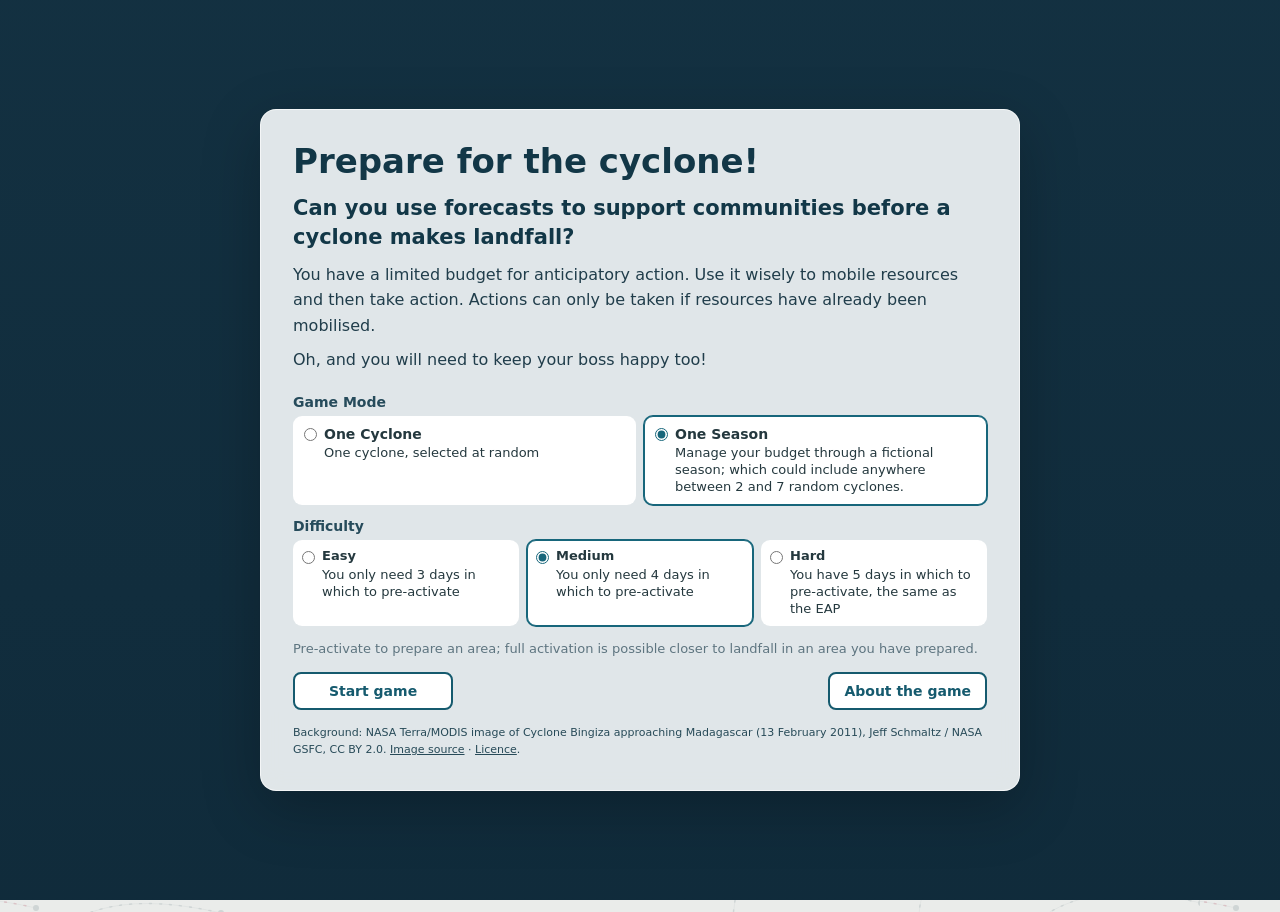
==== commit 80374936: "Fit gameplay into compact viewport with tighter map and right-hand forecast" ====
--- a/index.html
+++ b/index.html
@@ -118,16 +118,60 @@
 .warehouse-option.activated .warehouse-dot{background:#216c43}
 @media(max-width:800px){.game-shell{width:calc(100% - 20px);margin:10px auto;border-radius:12px}.game-shell header{padding:15px}.game-shell main{padding:12px}.game-shell .layout{gap:0}}
 @media(max-width:390px){.warehouse-option{gap:5px;padding:8px 5px}.warehouse-option.pending{padding:7px 4px}.warehouse-dot{width:16px;height:16px;flex-basis:16px}}
+
+/* Compact gameplay: prioritise forecast and decision in one desktop viewport. */
+.game-shell{border:2px solid var(--rc-red);margin:12px auto;width:calc(100% - 32px)}
+.game-shell header{padding:9px 18px}
+.game-shell header:before{display:none}
+.game-shell header h1{margin:0;font-size:23px;line-height:1.2}
+.game-shell header .btn{padding:7px 12px;font-size:13px}
+.game-shell main{padding:10px 15px 10px}
+.game-shell .stats{gap:8px;margin-bottom:10px}
+.game-shell .stat{padding:7px 11px;border-radius:8px}
+.game-shell .stat:has(#budgetstat){padding-top:5px}
+.game-shell .stat .k{font-size:11px;line-height:1.3}
+.game-shell .stat .v{font-size:17px;line-height:1.3;margin-top:2px}
+.game-shell #seasoncard.single-storm{background:#f0f1f1;color:#798185;border-color:#e4e6e5}
+.game-shell #seasoncard.single-storm .k{color:#798185}
+.game-shell #seasoncard.single-storm .v{font-size:15px;font-weight:600}
+.game-shell .layout{gap:12px;align-items:start}
+.game-shell .panel{padding:12px;margin-bottom:9px}
+.game-shell h2{font-size:17px;margin:0 0 7px}
+.game-shell #datepill{font-size:11px;padding:4px 8px}
+.game-shell #map{margin-top:3px}
+.game-shell .wind-legend{margin-top:7px;gap:5px 10px}
+.game-shell .met-panel{padding:10px 12px 15px}
+.met-panel h3{margin:0 0 5px;font-size:14px}
+#brief{font-size:14px;line-height:1.4;margin:6px 0 2px;padding:9px 12px;border:2px solid #25D366}
+#brief:after{border-right:2px solid #25D366;border-bottom:2px solid #25D366;bottom:-7px;width:11px;height:11px}
+.game-shell .actions{gap:5px}
+.game-shell .action{padding:6px 10px;border-radius:7px;font-size:14px;line-height:1.3}
+.game-shell .action.selected{padding:5px 9px}
+.game-shell .action .subtle{font-size:11.5px;line-height:1.3}
+.game-shell .warehouse-heading{margin:9px 0 5px;font-size:13px}
+.game-shell .wh{gap:5px;margin:0 0 7px}
+.game-shell .warehouse-option{min-height:38px;padding:5px 7px;gap:7px;border-radius:7px}
+.game-shell .warehouse-option.pending{padding:4px 6px}
+.game-shell .warehouse-copy strong{font-size:12px}
+.game-shell .warehouse-copy small{font-size:10px}
+.game-shell .warehouse-dot{width:17px;height:17px;flex-basis:17px}
+.game-shell #cost{font-size:12px;margin-bottom:6px}
+.game-shell #message:empty{display:none}
+.game-shell #message{min-height:0;font-size:12px;margin:5px 0}
+.game-shell .decision-panel>.btn{padding:8px 12px;font-size:13px}
+.game-shell footer{margin:0;font-size:11px}
+@media(max-width:800px){.game-shell{margin:8px auto;width:calc(100% - 16px)}.game-shell main{padding:9px}.game-shell .layout{gap:0}.game-shell .stat .v{font-size:16px}}
 </style>
 </head>
 <body>
 
-<section id="start-screen"><div class="intro"><h2 data-front-key="front_title">Prepare for the cyclone!</h2><p data-front-key="front_intro">Can you use forecasts to support communities before a cyclone makes landfall?</p><p data-front-key="front_explainer">You have a limited budget for anticipatory action. Use it wisely to mobile resources and then take action. Actions can only be taken if resources have already been mobilised.<span style="display:block;margin-top:8px"></span>Oh, and you will need to keep your boss happy too!</p><h3 data-front-key="game_length_heading">Game Mode</h3><div class="choice-grid" role="group" aria-label="Game length"><label><input type="radio" name="game-length" value="single"><span><strong data-front-key="single_title">One Cyclone</strong><span data-front-key="single_description">One cyclone, selected at random</span></span></label><label><input type="radio" name="game-length" value="season" checked><span><strong data-front-key="season_title">One Season</strong><span data-front-key="season_description">Manage your budget through a fictional season; which could include anywhere between 2 and 7 random cyclones.</span></span></label></div><h3 data-front-key="difficulty_heading">Difficulty</h3><div class="choice-grid difficulty-grid" role="group" aria-label="Difficulty"><label><input type="radio" name="difficulty" value="3"><span><strong data-front-key="easy_title">Easy</strong><span data-front-key="easy_description">You only need 3 days in which to pre-activate</span></span></label><label><input type="radio" name="difficulty" value="4" checked><span><strong data-front-key="medium_title">Medium</strong><span data-front-key="medium_description">You only need 4 days in which to pre-activate</span></span></label><label><input type="radio" name="difficulty" value="5"><span><strong data-front-key="hard_title">Hard</strong><span data-front-key="hard_description">You have 5 days in which to pre-activate, the same as the EAP</span></span></label></div><p class="subtle" data-front-key="front_rules">Pre-activate to prepare an area; full activation is possible closer to landfall in an area you have prepared.</p><div class="start-actions"><button type="button" class="btn" id="start-game" data-front-key="start_button">Start game</button><a class="about-link" href="./about.html" data-front-key="about_button">About the game</a></div><p class="image-credit"><span data-front-key="image_credit">Background: NASA Terra/MODIS image of Cyclone Bingiza approaching Madagascar (13 February 2011), Jeff Schmaltz / NASA GSFC, CC BY 2.0.</span> <a href="https://earthobservatory.nasa.gov/images/49250/tropical-cyclone-bingiza" target="_blank" rel="noopener noreferrer" data-front-key="image_source_link_text">Image source</a> · <a href="https://creativecommons.org/licenses/by/2.0/" target="_blank" rel="noopener noreferrer" data-front-key="image_licence_link_text">Licence</a>.</p></div></section><div class="game-shell"><header><div><h1 data-front-key="header_title">Prepare for the cyclone!</h1><small data-front-key="header_tagline">Can you use forecasts to support communities before a cyclone makes landfall?</small></div><button class="btn alt" id="restart" data-front-key="new_game_button">New game</button></header><main>
+<section id="start-screen"><div class="intro"><h2 data-front-key="front_title">Prepare for the cyclone!</h2><p data-front-key="front_intro">Can you use forecasts to support communities before a cyclone makes landfall?</p><p data-front-key="front_explainer">You have a limited budget for anticipatory action. Use it wisely to mobile resources and then take action. Actions can only be taken if resources have already been mobilised.<span style="display:block;margin-top:8px"></span>Oh, and you will need to keep your boss happy too!</p><h3 data-front-key="game_length_heading">Game Mode</h3><div class="choice-grid" role="group" aria-label="Game length"><label><input type="radio" name="game-length" value="single"><span><strong data-front-key="single_title">One Cyclone</strong><span data-front-key="single_description">One cyclone, selected at random</span></span></label><label><input type="radio" name="game-length" value="season" checked><span><strong data-front-key="season_title">One Season</strong><span data-front-key="season_description">Manage your budget through a fictional season; which could include anywhere between 2 and 7 random cyclones.</span></span></label></div><h3 data-front-key="difficulty_heading">Difficulty</h3><div class="choice-grid difficulty-grid" role="group" aria-label="Difficulty"><label><input type="radio" name="difficulty" value="3"><span><strong data-front-key="easy_title">Easy</strong><span data-front-key="easy_description">You only need 3 days in which to pre-activate</span></span></label><label><input type="radio" name="difficulty" value="4" checked><span><strong data-front-key="medium_title">Medium</strong><span data-front-key="medium_description">You only need 4 days in which to pre-activate</span></span></label><label><input type="radio" name="difficulty" value="5"><span><strong data-front-key="hard_title">Hard</strong><span data-front-key="hard_description">You have 5 days in which to pre-activate, the same as the EAP</span></span></label></div><p class="subtle" data-front-key="front_rules">Pre-activate to prepare an area; full activation is possible closer to landfall in an area you have prepared.</p><div class="start-actions"><button type="button" class="btn" id="start-game" data-front-key="start_button">Start game</button><a class="about-link" href="./about.html" data-front-key="about_button">About the game</a></div><p class="image-credit"><span data-front-key="image_credit">Background: NASA Terra/MODIS image of Cyclone Bingiza approaching Madagascar (13 February 2011), Jeff Schmaltz / NASA GSFC, CC BY 2.0.</span> <a href="https://earthobservatory.nasa.gov/images/49250/tropical-cyclone-bingiza" target="_blank" rel="noopener noreferrer" data-front-key="image_source_link_text">Image source</a> · <a href="https://creativecommons.org/licenses/by/2.0/" target="_blank" rel="noopener noreferrer" data-front-key="image_licence_link_text">Licence</a>.</p></div></section><div class="game-shell"><header><div><h1>Before the Storm</h1></div><button class="btn alt" id="restart" data-front-key="new_game_button">New game</button></header><main>
 <div class="stats">
-<div class="stat"><div class="k">Season progress</div><div class="v" id="seasonstat">—</div></div>
+
 <div class="stat"><div class="k">Remaining budget</div><div class="v" id="budgetstat">—</div></div>
 <div class="stat"><div class="k">People reached</div><div class="v" id="peoplestat">0</div></div>
 <div class="stat"><div class="k">Boss's happiness</div><div class="v" id="bossstat">—</div></div>
+<div class="stat" id="seasoncard"><div class="k">Season progress</div><div class="v" id="seasonstat">—</div></div>
 </div>
 <section id="season-summary" class="panel" hidden aria-live="polite"></section>
 <div class="layout">
@@ -138,10 +182,11 @@
 <div class="wind-legend" aria-label="Forecast map key"><span class="legend-entry"><span class="wind-dot" style="background:#61b7db"></span>&lt;63 km/h</span><span class="legend-entry"><span class="wind-dot" style="background:#36b99b"></span>63–88 km/h</span><span class="legend-entry"><span class="wind-dot" style="background:#ebca55"></span>89–117 km/h</span><span class="legend-entry"><span class="wind-dot" style="background:#f39a4b"></span>118–165 km/h</span><span class="legend-entry"><span class="wind-dot" style="background:#cf4b4b"></span>≥166 km/h</span></div><div class="wind-legend"><span class="legend-entry"><span class="line-sample" style="border-top:3px solid #36b99b"></span>Ensemble members: forecast intensity colours</span><span class="legend-entry"><span class="line-sample median"></span>Median track</span></div>
 
 </div>
-<div class="panel met-panel"><h3>Met Service update</h3><div id="brief"></div></div>
+
 </section>
 <aside>
-<div class="panel"><h2>Your decision</h2>
+<div class="panel met-panel"><h3>Met Service update</h3><div id="brief"></div></div>
+<div class="panel decision-panel"><h2>Your decision</h2>
 <div class="actions" id="actions">
 <button type="button" data-action="monitor" class="action">👀 <strong>Keep monitoring</strong><div class="subtle">0 · Wait for the next forecast</div></button>
 <button type="button" data-action="preposition" class="action">📦 <strong>Mobilise</strong><div class="subtle">20,000 per area · Prepare within 7 days, before your difficulty deadline</div></button>
@@ -153,7 +198,7 @@
 <button id="advance" class="btn alt" style="display:none">Next forecast →</button>
 <button id="nextstorm" class="btn alt" style="display:none">Next storm →</button>
 </div>
-<div class="panel"><h3>Current status</h3><div id="stockstat" aria-live="polite"></div><div class="progress"><span id="progressbar" style="width:0%"></span></div></div>
+
 </aside>
 </div>
 <footer><a href="./about.html">About Game</a></footer>
@@ -431,7 +476,7 @@
    const polys=geom.type==='Polygon'?[geom.coordinates]:geom.type==='MultiPolygon'?geom.coordinates:[];
    for(const poly of polys)for(const ring of poly){
     const xs=ring.map(p=>p[0]),ys=ring.map(p=>p[1]);
-    if(Math.max(...xs)>=35&&Math.min(...xs)<=71&&Math.max(...ys)>=-30&&Math.min(...ys)<=-5)rings.push(ring);
+    if(Math.max(...xs)>=35&&Math.min(...xs)<=71&&Math.max(...ys)>=-28&&Math.min(...ys)<=-8)rings.push(ring);
    }
   }
   landShapes=rings;
@@ -467,7 +512,7 @@
  return svg;
 }
 function mapSvg(rows){
-const lo=35,hi=71,north=-5,south=-30,left=48,top=20,width=820,height=600,right=width-15,bottom=height-28,x=lon=>left+(lon-lo)/(hi-lo)*(right-left),y=lat=>top+(north-lat)/(north-south)*(bottom-top);
+const lo=35,hi=71,north=-8,south=-28,left=48,top=20,width=820,height=450,right=width-15,bottom=height-28,x=lon=>left+(lon-lo)/(hi-lo)*(right-left),y=lat=>top+(north-lat)/(north-south)*(bottom-top);
 const coords=arr=>arr.map(p=>x(p[0]).toFixed(1)+","+y(p[1]).toFixed(1)).join(" ");
 const mapPts=coast.map(p=>[p[0],p[1]]);
 const ensemble=forecastMembers(current());
@@ -476,7 +521,7 @@
 svg+='<rect width="'+width+'" height="'+height+'" fill="#dfeef7"/>';
 svg+='<defs><clipPath id="forecast-domain"><rect x="'+left+'" y="'+top+'" width="'+(right-left)+'" height="'+(bottom-top)+'"/></clipPath></defs>';
 for(let l=35;l<=hi;l+=5)svg+='<line x1="'+x(l)+'" y1="'+top+'" x2="'+x(l)+'" y2="'+bottom+'" stroke="#bfd6de" stroke-dasharray="3 5"/><text x="'+x(l)+'" y="'+(height-8)+'" fill="#527080" font-size="12" text-anchor="middle">'+l+'°E</text>';
-for(let lat=-5;lat>=south;lat-=5)svg+='<line x1="'+left+'" y1="'+y(lat)+'" x2="'+right+'" y2="'+y(lat)+'" stroke="#bfd6de" stroke-dasharray="3 5"/><text x="'+(left-7)+'" y="'+(y(lat)+4)+'" fill="#527080" font-size="12" text-anchor="end">'+Math.abs(lat)+'°S</text>';
+for(const lat of [north,-10,-15,-20,-25,south])svg+='<line x1="'+left+'" y1="'+y(lat)+'" x2="'+right+'" y2="'+y(lat)+'" stroke="#bfd6de" stroke-dasharray="3 5"/><text x="'+(left-7)+'" y="'+(y(lat)+4)+'" fill="#527080" font-size="12" text-anchor="end">'+Math.abs(lat)+'°S</text>';
 svg+='<g clip-path="url(#forecast-domain)">';
 svg+=landShapes.length?landShapes.map(ring=>'<polygon points="'+coords(ring)+'" fill="#efece0" stroke="#738b7e" stroke-width="1.3"/>').join(""):'<polygon points="'+coords(mapPts)+'" fill="#efece0" stroke="#738b7e" stroke-width="2"/>';
 if(rows.length){
@@ -750,15 +795,13 @@
 }
 function render(){
 const st=current(),t=displayTime(),remaining=remainingDays(),rows=forecast(st),last=st.impact!==null;
-$("seasonstat").textContent=G.mode==="single"?"One storm · In progress":"Storm "+(G.slot+1)+" · Season underway";
+$("seasoncard").classList.toggle("single-storm",G.mode==="single");
+$("seasonstat").textContent=G.mode==="single"?"One storm only":"Storm "+(G.slot+1)+" · Season underway";
 $("budgetstat").textContent=money(G.budget);$("peoplestat").textContent=G.people.toLocaleString("en-GB");$("bossstat").textContent=(G.boss>=70?"🙂":G.boss<40?"😟":"😐")+" "+G.boss+" / 100";
 $("stormtitle").textContent="Storm "+(G.slot+1)+" · Tropical system";
 $("datepill").textContent=t.toLocaleDateString("en-GB",{day:"numeric",month:"long",year:"numeric",timeZone:"UTC"});
 $("map").innerHTML=mapSvg(rows);
 $("brief").textContent=last?"The storm has passed. Reviewing impacts and expenditure.":forecastMessage(rows);
-const names=ids=>[...ids].map(id=>hubs.find(h=>h.id===id)?.name||id).join(", ")||"None";
- $("stockstat").innerHTML='<div class="status-line"><strong>Mobilised:</strong> '+esc(names(st.stock))+'</div><div class="status-line"><strong>Fully activated:</strong> '+esc(names(st.distributed))+'</div>';
-$("progressbar").style.width=(100*(st.day+1)/(st.duration+1)).toFixed(0)+"%";
 
 const actions=$("actions").querySelectorAll("[data-action]");
 for(const btn of actions){
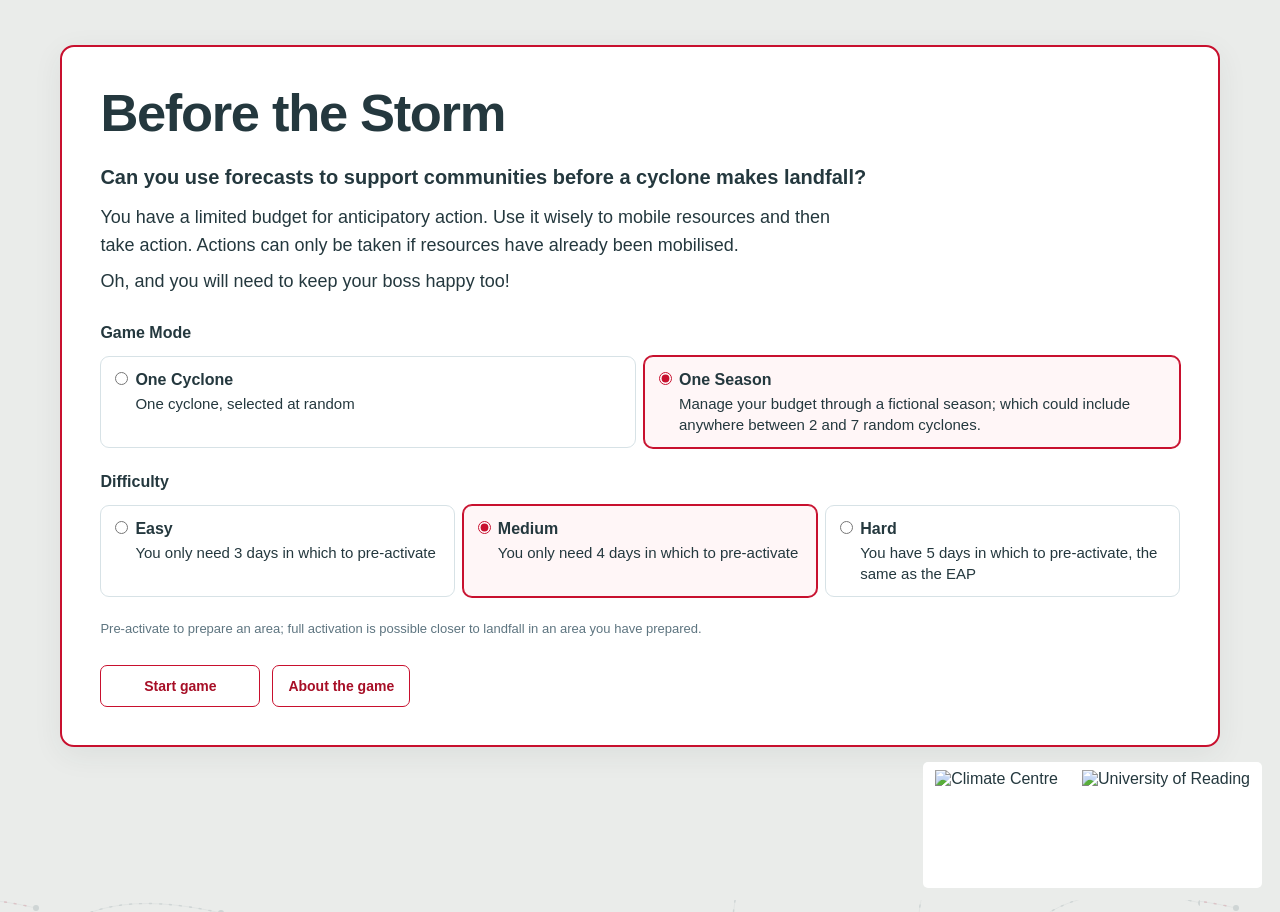
==== commit 358fe84f: "Match full game landing page to Before the Storm story design" ====
--- a/index.html
+++ b/index.html
@@ -2,7 +2,7 @@
 <html lang="en">
 <head>
 <meta charset="utf-8"><meta name="viewport" content="width=device-width,initial-scale=1">
-<title>Madagascar Cyclone Decision Game · Full Season</title>
+<title>Before the Storm</title>
 <style>
 :root{font-family:system-ui,-apple-system,Segoe UI,Arial,sans-serif;color:#143343;background:#eef3f4}
 *{box-sizing:border-box}[hidden]{display:none!important}body{margin:0}button,input{font:inherit}
@@ -26,7 +26,7 @@
 .progress{height:7px;background:#d7e4e7;border-radius:10px;overflow:hidden;margin-top:8px}.progress span{display:block;height:100%;background:#4ca0b2}
 footer{margin-top:12px;color:#5f7780;font-size:12px;line-height:1.5}
 @media(max-width:800px){.layout{grid-template-columns:1fr}.stats{grid-template-columns:1fr 1fr}header{padding:15px}header h1{font-size:19px}}
-#start-screen{position:fixed;inset:0;z-index:50;display:grid;place-items:center;padding:22px;overflow:auto;background:linear-gradient(rgba(5,24,37,.30),rgba(5,24,37,.45)),url("https://upload.wikimedia.org/wikipedia/commons/d/df/Tropical_Cyclone_Bingiza_%285446376180%29.jpg") center center/cover no-repeat #193b4d}
+#start-screen{position:fixed;inset:0;z-index:50;display:grid;place-items:start center;padding:clamp(20px,5vh,48px) 16px 150px;overflow:auto;background:#eaecea;isolation:isolate;font-family:Arial,Helvetica,sans-serif}
 #start-screen .intro{width:min(100%,760px);background:rgba(244,249,251,.78);border:1px solid rgba(255,255,255,.65);border-radius:16px;padding:clamp(18px,4vw,32px);box-shadow:0 18px 60px rgba(0,0,0,.24);backdrop-filter:blur(9px);-webkit-backdrop-filter:blur(9px)}
 #start-screen .choice-grid{display:grid;grid-template-columns:repeat(2,minmax(0,1fr));gap:10px;margin:9px 0 20px}
 #start-screen .choice-grid.difficulty-grid{grid-template-columns:repeat(3,minmax(0,1fr))}
@@ -161,11 +161,30 @@
 .game-shell .decision-panel>.btn{padding:8px 12px;font-size:13px}
 .game-shell footer{margin:0;font-size:11px}
 @media(max-width:800px){.game-shell{margin:8px auto;width:calc(100% - 16px)}.game-shell main{padding:9px}.game-shell .layout{gap:0}.game-shell .stat .v{font-size:16px}}
+
+/* Landing page matches the story panels. */
+#landing-storm-background{position:fixed;inset:0;width:100%;height:100%;pointer-events:none;z-index:-1}
+#start-screen .intro{width:min(100%,1160px);min-height:650px;background:#fff;border:2px solid var(--rc-red);border-radius:14px;box-shadow:0 8px 30px #24383e12;padding:clamp(22px,3vw,40px);backdrop-filter:none;color:#24383e;display:flex;flex-direction:column}
+#start-screen h2{font-size:clamp(38px,4.1vw,56px);line-height:1.06;letter-spacing:-.025em;color:#24383e;margin:0 0 22px}
+#start-screen p[data-front-key="front_intro"]{font-size:20px;line-height:1.45;color:#24383e;margin:0 0 12px}
+#start-screen p[data-front-key="front_explainer"]{font-size:18px;line-height:1.55;color:#24383e;margin:0 0 16px;max-width:76ch}
+#start-screen h3{font-size:16px;color:#24383e;margin:12px 0 8px}
+#start-screen label{border:1.5px solid #d7e2e6;padding:12px 14px;font-size:15px;line-height:1.4}
+#start-screen label strong,#start-screen .choice-grid.difficulty-grid label strong{font-size:16px}
+#start-screen .choice-grid.difficulty-grid label{padding:12px 14px}
+#start-screen label:has(input:checked){border-color:var(--rc-red);box-shadow:0 0 0 1px var(--rc-red);background:#fff6f7}
+#start-screen label input{accent-color:var(--rc-red)}
+#start-screen #start-game,#start-screen .about-link{border:1.5px solid var(--rc-red);background:#fff;color:var(--rc-red-dark);border-radius:7px;padding:12px 15px;font-size:14px}
+#start-screen #start-game:hover,#start-screen .about-link:hover{background:#fff1f3}
+#start-screen .start-actions{margin-top:auto;padding-top:12px;justify-content:flex-start}
+#start-screen .partner-logos{position:fixed;bottom:12px;right:18px;display:flex;align-items:center;gap:24px;background:white;padding:8px 12px;border-radius:5px}
+#start-screen .partner-logos img{display:block;height:110px;width:auto;max-width:350px;object-fit:contain}
+@media(max-width:750px){#start-screen{padding:16px;display:flex;flex-direction:column;align-items:center}#start-screen .intro{min-height:0;padding:20px}#start-screen .choice-grid.difficulty-grid{grid-template-columns:1fr}#start-screen .partner-logos{position:static;align-self:flex-end;margin-top:12px;gap:12px;max-width:100%}#start-screen .partner-logos img{height:80px;max-width:46%}#start-screen p[data-front-key="front_explainer"]{font-size:16px}}
 </style>
 </head>
 <body>
 
-<section id="start-screen"><div class="intro"><h2 data-front-key="front_title">Prepare for the cyclone!</h2><p data-front-key="front_intro">Can you use forecasts to support communities before a cyclone makes landfall?</p><p data-front-key="front_explainer">You have a limited budget for anticipatory action. Use it wisely to mobile resources and then take action. Actions can only be taken if resources have already been mobilised.<span style="display:block;margin-top:8px"></span>Oh, and you will need to keep your boss happy too!</p><h3 data-front-key="game_length_heading">Game Mode</h3><div class="choice-grid" role="group" aria-label="Game length"><label><input type="radio" name="game-length" value="single"><span><strong data-front-key="single_title">One Cyclone</strong><span data-front-key="single_description">One cyclone, selected at random</span></span></label><label><input type="radio" name="game-length" value="season" checked><span><strong data-front-key="season_title">One Season</strong><span data-front-key="season_description">Manage your budget through a fictional season; which could include anywhere between 2 and 7 random cyclones.</span></span></label></div><h3 data-front-key="difficulty_heading">Difficulty</h3><div class="choice-grid difficulty-grid" role="group" aria-label="Difficulty"><label><input type="radio" name="difficulty" value="3"><span><strong data-front-key="easy_title">Easy</strong><span data-front-key="easy_description">You only need 3 days in which to pre-activate</span></span></label><label><input type="radio" name="difficulty" value="4" checked><span><strong data-front-key="medium_title">Medium</strong><span data-front-key="medium_description">You only need 4 days in which to pre-activate</span></span></label><label><input type="radio" name="difficulty" value="5"><span><strong data-front-key="hard_title">Hard</strong><span data-front-key="hard_description">You have 5 days in which to pre-activate, the same as the EAP</span></span></label></div><p class="subtle" data-front-key="front_rules">Pre-activate to prepare an area; full activation is possible closer to landfall in an area you have prepared.</p><div class="start-actions"><button type="button" class="btn" id="start-game" data-front-key="start_button">Start game</button><a class="about-link" href="./about.html" data-front-key="about_button">About the game</a></div><p class="image-credit"><span data-front-key="image_credit">Background: NASA Terra/MODIS image of Cyclone Bingiza approaching Madagascar (13 February 2011), Jeff Schmaltz / NASA GSFC, CC BY 2.0.</span> <a href="https://earthobservatory.nasa.gov/images/49250/tropical-cyclone-bingiza" target="_blank" rel="noopener noreferrer" data-front-key="image_source_link_text">Image source</a> · <a href="https://creativecommons.org/licenses/by/2.0/" target="_blank" rel="noopener noreferrer" data-front-key="image_licence_link_text">Licence</a>.</p></div></section><div class="game-shell"><header><div><h1>Before the Storm</h1></div><button class="btn alt" id="restart" data-front-key="new_game_button">New game</button></header><main>
+<section id="start-screen"><svg id="landing-storm-background" aria-hidden="true"></svg><div class="intro"><h2>Before the Storm</h2><p data-front-key="front_intro">Can you use forecasts to support communities before a cyclone makes landfall?</p><p data-front-key="front_explainer">You have a limited budget for anticipatory action. Use it wisely to mobile resources and then take action. Actions can only be taken if resources have already been mobilised.<span style="display:block;margin-top:8px"></span>Oh, and you will need to keep your boss happy too!</p><h3 data-front-key="game_length_heading">Game Mode</h3><div class="choice-grid" role="group" aria-label="Game length"><label><input type="radio" name="game-length" value="single"><span><strong data-front-key="single_title">One Cyclone</strong><span data-front-key="single_description">One cyclone, selected at random</span></span></label><label><input type="radio" name="game-length" value="season" checked><span><strong data-front-key="season_title">One Season</strong><span data-front-key="season_description">Manage your budget through a fictional season; which could include anywhere between 2 and 7 random cyclones.</span></span></label></div><h3 data-front-key="difficulty_heading">Difficulty</h3><div class="choice-grid difficulty-grid" role="group" aria-label="Difficulty"><label><input type="radio" name="difficulty" value="3"><span><strong data-front-key="easy_title">Easy</strong><span data-front-key="easy_description">You only need 3 days in which to pre-activate</span></span></label><label><input type="radio" name="difficulty" value="4" checked><span><strong data-front-key="medium_title">Medium</strong><span data-front-key="medium_description">You only need 4 days in which to pre-activate</span></span></label><label><input type="radio" name="difficulty" value="5"><span><strong data-front-key="hard_title">Hard</strong><span data-front-key="hard_description">You have 5 days in which to pre-activate, the same as the EAP</span></span></label></div><p class="subtle" data-front-key="front_rules">Pre-activate to prepare an area; full activation is possible closer to landfall in an area you have prepared.</p><div class="start-actions"><button type="button" class="btn" id="start-game" data-front-key="start_button">Start game</button><a class="about-link" href="./about.html" data-front-key="about_button">About the game</a></div></div><aside class="partner-logos" aria-label="Partner organisations"><img src="https://cloud.tagbox.com/media/1780081/2198696/493243188790e8f8d64e4d96d48fd5b248c47a.jpeg" alt="Climate Centre"><img src="https://media.studentcrowd.net/q91/uni-logos/189.jpg?q=1740003616" alt="University of Reading"></aside></section><div class="game-shell"><header><div><h1>Before the Storm</h1></div><button class="btn alt" id="restart" data-front-key="new_game_button">New game</button></header><main>
 <div class="stats">
 
 <div class="stat"><div class="k">Remaining budget</div><div class="v" id="budgetstat">—</div></div>
@@ -1010,4 +1029,66 @@
  }finally{button.disabled=false;}
 });
 })();
+
+(()=>{
+const landingSvgNS='http://www.w3.org/2000/svg';
+function landingEqualEarth(lon,lat){
+ const radians=Math.PI/180, A1=1.340264,A2=-0.081106,A3=0.000893,A4=0.003796,M=Math.sqrt(3)/2;
+ const t=Math.asin(M*Math.sin(lat*radians)),t2=t*t,t6=t2*t2*t2;
+ return [(lon-46)*radians*Math.cos(t)/(M*(A1+3*A2*t2+t6*(7*A3+9*A4*t2))),t*(A1+A2*t2+t6*(A3+A4*t2))];
+}
+
+const landingArchivePromise=fetch('./data/story-observed-tracks.json').then(r=>{if(!r.ok)throw Error('Track data unavailable');return r.json()});
+let landingAnimationToken=0,landingAnimationFrame=0;
+function startLandingTrackAnimation(){
+ const token=++landingAnimationToken;cancelAnimationFrame(landingAnimationFrame);
+ const bg=document.getElementById('landing-storm-background');bg.replaceChildren();
+ const home=false,svg=bg;
+ if(!svg)return;
+ const W=Math.max(600,innerWidth),H=Math.max(500,innerHeight);
+ svg.setAttribute('viewBox','0 0 '+W+' '+H);
+ const make=(tag,attrs,parent=svg)=>{const e=document.createElementNS(landingSvgNS,tag);for(const [k,v] of Object.entries(attrs))e.setAttribute(k,v);parent.append(e);return e};
+ let center=landingEqualEarth(47,-19),zoom=1800;const project=(lon,lat)=>{const [x,y]=landingEqualEarth(lon,lat);return [W/2+(x-center[0])*zoom,H/2-(y-center[1])*zoom]};
+ const pathOf=pts=>pts.map((p,i)=>(i?'L':'M')+p[0].toFixed(2)+' '+p[1].toFixed(2)).join(' ');
+ const smoothPath=pts=>{let d='M'+pts[0].join(' ');for(let i=1;i<pts.length;i++){const a=pts[i-1],b=pts[i],prev=pts[Math.max(0,i-2)],next=pts[Math.min(pts.length-1,i+1)];const c=a.map((v,k)=>v+(b[k]-prev[k])/8),e=b.map((v,k)=>v-(next[k]-a[k])/8);d+=' C'+c.join(' ')+' '+e.join(' ')+' '+b.join(' ')}return d};
+ function edgeEntry(pts){const a=pts[0],b=pts[1];if(a[0]<-20||a[0]>W+20||a[1]<-20||a[1]>H+20)return pts;const dx=a[0]-b[0],dy=a[1]-b[1];const t=Math.min(dx>0?(W+22-a[0])/dx:dx<0?(-22-a[0])/dx:Infinity,dy>0?(H+22-a[1])/dy:dy<0?(-22-a[1])/dy:Infinity);return Number.isFinite(t)&&t>0?[[a[0]+dx*t,a[1]+dy*t],...pts]:pts;}
+ let rings=[];
+
+ const homeReady=Promise.resolve(true);
+ const inside=(p,ring)=>{let yes=false;for(let i=0,j=ring.length-1;i<ring.length;j=i++){const a=ring[i],b=ring[j];if((a[1]>p[1])!==(b[1]>p[1])&&p[0]<(b[0]-a[0])*(p[1]-a[1])/(b[1]-a[1])+a[0])yes=!yes}return yes};
+ Promise.all([landingArchivePromise,homeReady]).then(([archive,ready])=>{
+ if(token!==landingAnimationToken||!ready)return;
+ let active=[],finished=[],lastSpawn=-Infinity,previous=-1;
+ const reduced=matchMedia('(prefers-reduced-motion: reduce)').matches;
+ const colors=['#c8102e','#c8102e','#c8102e','#c8102e','#c8102e'];
+ function spawn(ts){
+ let index=Math.floor(Math.random()*archive.length);if(index===previous)index=(index+1)%archive.length;previous=index;
+ let raw=archive[index].points.filter(p=>p[0]>=25&&p[0]<=95&&p[1]>=-45&&p[1]<=0);
+ if(home){raw=raw.filter(p=>p[0]>=33&&p[0]<=64&&p[1]>=-34&&p[1]<=-5);const hit=raw.findIndex(p=>rings.some(r=>inside(p,r)));if(hit>1)raw=raw.slice(0,hit+1)}
+ if(raw.length<3)return;
+ let pts=raw.map(p=>home?project(...p):landingEqualEarth(...p));
+ if(!home){const xx=pts.map(p=>p[0]),yy=pts.map(p=>p[1]),dx=Math.max(...xx)-Math.min(...xx),dy=Math.max(...yy)-Math.min(...yy);const z=Math.min(W*.65/Math.max(dx,.01),H*.65/Math.max(dy,.01))*(.65+Math.random()*.35);const ox=Math.random()*W*.75+W*.125,oy=Math.random()*H*.75+H*.125;pts=pts.map(p=>[ox+(p[0]-(Math.min(...xx)+Math.max(...xx))/2)*z,oy-(p[1]-(Math.min(...yy)+Math.max(...yy))/2)*z]);}
+ if(home)pts=edgeEntry(pts);const g=make('g',{}),p=make('path',{d:smoothPath(pts),fill:'none',stroke:colors[index%colors.length],'stroke-width':home?2.5:2,'stroke-linecap':'round','stroke-linejoin':'round',opacity:home?.85:.4},g);
+ let length=p.getTotalLength();if(!length){g.remove();return}if(home){const coast=rings.map(r=>r.map(q=>project(...q)));const total=length;for(let l=0;l<=total;l+=1){const q=p.getPointAtLength(l);if(coast.some(r=>inside([q.x,q.y],r))){length=l;break}}if(length<8){g.remove();return}}
+ p.style.strokeDasharray=length+' '+(p.getTotalLength()+length);p.style.strokeDashoffset=length;
+ const symbol=make('image',{href:'https://commons.wikimedia.org/wiki/Special:FilePath/Hurricane_south.svg',x:home?-16:-13,y:home?-16:-13,width:home?32:26,height:home?32:26},g);
+ active.push({g,p,symbol,length,start:ts,duration:home?10500:9500+Math.random()*4500});if(home){const text=svg.querySelector('#island-copy');if(text)svg.append(text)}
+ }
+ function frame(ts){
+ if(token!==landingAnimationToken)return;
+ if(ts-lastSpawn>(home?11500:3000)){spawn(ts);lastSpawn=ts}
+ for(const a of active){const t=Math.min(1,(ts-a.start)/a.duration);a.p.style.strokeDashoffset=a.length*(1-t);const q=a.p.getPointAtLength(a.length*t);a.symbol.setAttribute('transform','translate('+q.x+' '+q.y+') rotate('+ts/24+')');if(t===1){a.symbol.remove();if(home)a.g.remove();else finished.push(a.g)}}
+ active=active.filter(a=>ts-a.start<a.duration);
+ while(finished.length>5)finished.shift().remove();
+ finished.forEach((g,i)=>g.style.opacity=String(.25+.75*(i+1)/finished.length));
+ landingAnimationFrame=requestAnimationFrame(frame);
+ }
+ if(reduced){spawn(0);for(const a of active){a.p.style.strokeDashoffset=0;a.symbol.remove()}}else landingAnimationFrame=requestAnimationFrame(frame);
+ }).catch(()=>{});
+}
+
+
+const screen=document.getElementById('start-screen');function syncLandingBackground(){if(screen.hidden){++landingAnimationToken;cancelAnimationFrame(landingAnimationFrame)}else startLandingTrackAnimation()}
+new MutationObserver(syncLandingBackground).observe(screen,{attributes:true,attributeFilter:['hidden']});syncLandingBackground();
+})();
 </script></body></html>
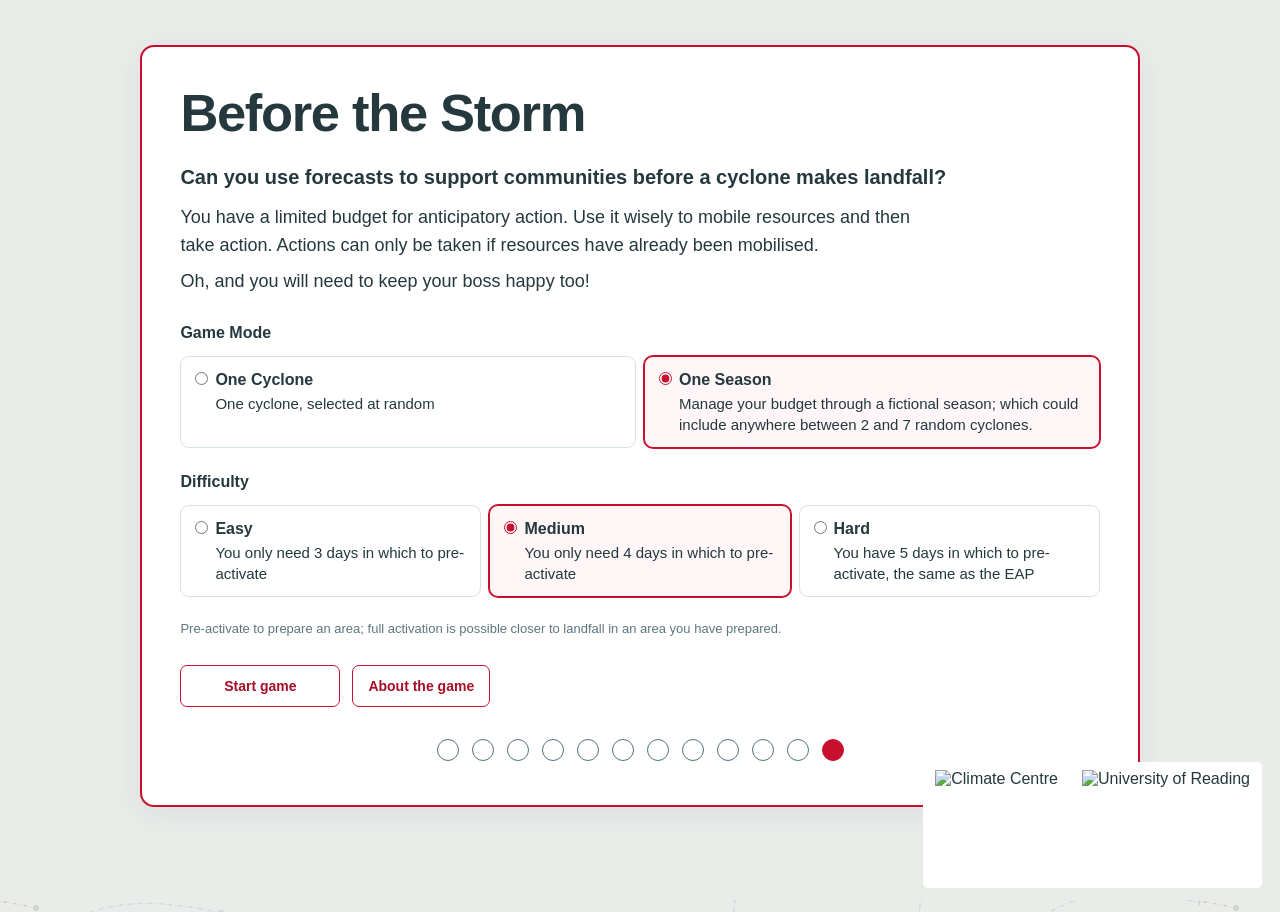
==== commit ae430449: "Narrow game panels and add matching chapter navigation to setup and gameplay" ====
--- a/index.html
+++ b/index.html
@@ -180,11 +180,28 @@
 #start-screen .partner-logos{position:fixed;bottom:12px;right:18px;display:flex;align-items:center;gap:24px;background:white;padding:8px 12px;border-radius:5px}
 #start-screen .partner-logos img{display:block;height:110px;width:auto;max-width:350px;object-fit:contain}
 @media(max-width:750px){#start-screen{padding:16px;display:flex;flex-direction:column;align-items:center}#start-screen .intro{min-height:0;padding:20px}#start-screen .choice-grid.difficulty-grid{grid-template-columns:1fr}#start-screen .partner-logos{position:static;align-self:flex-end;margin-top:12px;gap:12px;max-width:100%}#start-screen .partner-logos img{height:80px;max-width:46%}#start-screen p[data-front-key="front_explainer"]{font-size:16px}}
+
+/* Shared chapter navigation and narrower editorial panels. */
+#start-screen .intro{width:min(100%,1000px)}
+.game-shell{max-width:1100px}
+.chapter-nav{display:flex;justify-content:center;margin-top:12px;padding:8px 0 0;border:0}
+#start-screen .chapter-nav{margin-top:18px}
+.chapter-dots{display:flex;align-items:center;justify-content:center;gap:4px;flex-wrap:wrap}
+.chapter-dot{position:relative;width:31px;height:34px;border:0;background:transparent;padding:0;display:grid;place-items:center;border-radius:5px;cursor:pointer}
+.chapter-dot::before{content:"";display:block;width:20px;height:20px;border:1.5px solid #52717c;border-radius:50%;background:transparent}
+.chapter-dot.current::before{background:var(--rc-red);border-color:var(--rc-red)}
+.chapter-dot:hover::before{background:#f3c9d1}
+.chapter-dot:focus-visible{outline:2px solid var(--rc-red);outline-offset:2px}
+.chapter-dot[data-tip]::after{content:attr(data-tip);position:absolute;bottom:calc(100% + 8px);left:50%;transform:translateX(-50%);padding:8px 12px;background:#173e51;color:white;border-radius:5px;white-space:nowrap;font-size:12px;font-weight:650;opacity:0;pointer-events:none;z-index:60}
+.chapter-dot:hover::after,.chapter-dot:focus-visible::after{opacity:1}
+.game-shell{overflow:visible}
+.game-shell header{border-radius:16px 16px 0 0}
+@media(max-width:750px){.chapter-dot{width:26px}.chapter-dot::before{width:16px;height:16px}.chapter-dot[data-tip]::after{white-space:normal;width:120px}.game-shell{max-width:calc(100% - 16px)}}
 </style>
 </head>
 <body>
 
-<section id="start-screen"><svg id="landing-storm-background" aria-hidden="true"></svg><div class="intro"><h2>Before the Storm</h2><p data-front-key="front_intro">Can you use forecasts to support communities before a cyclone makes landfall?</p><p data-front-key="front_explainer">You have a limited budget for anticipatory action. Use it wisely to mobile resources and then take action. Actions can only be taken if resources have already been mobilised.<span style="display:block;margin-top:8px"></span>Oh, and you will need to keep your boss happy too!</p><h3 data-front-key="game_length_heading">Game Mode</h3><div class="choice-grid" role="group" aria-label="Game length"><label><input type="radio" name="game-length" value="single"><span><strong data-front-key="single_title">One Cyclone</strong><span data-front-key="single_description">One cyclone, selected at random</span></span></label><label><input type="radio" name="game-length" value="season" checked><span><strong data-front-key="season_title">One Season</strong><span data-front-key="season_description">Manage your budget through a fictional season; which could include anywhere between 2 and 7 random cyclones.</span></span></label></div><h3 data-front-key="difficulty_heading">Difficulty</h3><div class="choice-grid difficulty-grid" role="group" aria-label="Difficulty"><label><input type="radio" name="difficulty" value="3"><span><strong data-front-key="easy_title">Easy</strong><span data-front-key="easy_description">You only need 3 days in which to pre-activate</span></span></label><label><input type="radio" name="difficulty" value="4" checked><span><strong data-front-key="medium_title">Medium</strong><span data-front-key="medium_description">You only need 4 days in which to pre-activate</span></span></label><label><input type="radio" name="difficulty" value="5"><span><strong data-front-key="hard_title">Hard</strong><span data-front-key="hard_description">You have 5 days in which to pre-activate, the same as the EAP</span></span></label></div><p class="subtle" data-front-key="front_rules">Pre-activate to prepare an area; full activation is possible closer to landfall in an area you have prepared.</p><div class="start-actions"><button type="button" class="btn" id="start-game" data-front-key="start_button">Start game</button><a class="about-link" href="./about.html" data-front-key="about_button">About the game</a></div></div><aside class="partner-logos" aria-label="Partner organisations"><img src="https://cloud.tagbox.com/media/1780081/2198696/493243188790e8f8d64e4d96d48fd5b248c47a.jpeg" alt="Climate Centre"><img src="https://media.studentcrowd.net/q91/uni-logos/189.jpg?q=1740003616" alt="University of Reading"></aside></section><div class="game-shell"><header><div><h1>Before the Storm</h1></div><button class="btn alt" id="restart" data-front-key="new_game_button">New game</button></header><main>
+<section id="start-screen"><svg id="landing-storm-background" aria-hidden="true"></svg><div class="intro"><h2>Before the Storm</h2><p data-front-key="front_intro">Can you use forecasts to support communities before a cyclone makes landfall?</p><p data-front-key="front_explainer">You have a limited budget for anticipatory action. Use it wisely to mobile resources and then take action. Actions can only be taken if resources have already been mobilised.<span style="display:block;margin-top:8px"></span>Oh, and you will need to keep your boss happy too!</p><h3 data-front-key="game_length_heading">Game Mode</h3><div class="choice-grid" role="group" aria-label="Game length"><label><input type="radio" name="game-length" value="single"><span><strong data-front-key="single_title">One Cyclone</strong><span data-front-key="single_description">One cyclone, selected at random</span></span></label><label><input type="radio" name="game-length" value="season" checked><span><strong data-front-key="season_title">One Season</strong><span data-front-key="season_description">Manage your budget through a fictional season; which could include anywhere between 2 and 7 random cyclones.</span></span></label></div><h3 data-front-key="difficulty_heading">Difficulty</h3><div class="choice-grid difficulty-grid" role="group" aria-label="Difficulty"><label><input type="radio" name="difficulty" value="3"><span><strong data-front-key="easy_title">Easy</strong><span data-front-key="easy_description">You only need 3 days in which to pre-activate</span></span></label><label><input type="radio" name="difficulty" value="4" checked><span><strong data-front-key="medium_title">Medium</strong><span data-front-key="medium_description">You only need 4 days in which to pre-activate</span></span></label><label><input type="radio" name="difficulty" value="5"><span><strong data-front-key="hard_title">Hard</strong><span data-front-key="hard_description">You have 5 days in which to pre-activate, the same as the EAP</span></span></label></div><p class="subtle" data-front-key="front_rules">Pre-activate to prepare an area; full activation is possible closer to landfall in an area you have prepared.</p><div class="start-actions"><button type="button" class="btn" id="start-game" data-front-key="start_button">Start game</button><a class="about-link" href="./about.html" data-front-key="about_button">About the game</a></div><nav class="chapter-nav" aria-label="Story and game navigation"><div class="chapter-dots"></div></nav></div><aside class="partner-logos" aria-label="Partner organisations"><img src="https://cloud.tagbox.com/media/1780081/2198696/493243188790e8f8d64e4d96d48fd5b248c47a.jpeg" alt="Climate Centre"><img src="https://media.studentcrowd.net/q91/uni-logos/189.jpg?q=1740003616" alt="University of Reading"></aside></section><div class="game-shell"><header><div><h1>Before the Storm</h1></div><button class="btn alt" id="restart" data-front-key="new_game_button">New game</button></header><main>
 <div class="stats">
 
 <div class="stat"><div class="k">Remaining budget</div><div class="v" id="budgetstat">—</div></div>
@@ -220,7 +237,7 @@
 
 </aside>
 </div>
-<footer><a href="./about.html">About Game</a></footer>
+<footer><a href="./about.html">About Game</a></footer><nav class="chapter-nav" aria-label="Story and game navigation"><div class="chapter-dots"></div></nav>
 </main></div>
 <script>
 
@@ -1091,4 +1108,11 @@
 const screen=document.getElementById('start-screen');function syncLandingBackground(){if(screen.hidden){++landingAnimationToken;cancelAnimationFrame(landingAnimationFrame)}else startLandingTrackAnimation()}
 new MutationObserver(syncLandingBackground).observe(screen,{attributes:true,attributeFilter:['hidden']});syncLandingBackground();
 })();
+
+(()=>{const chapters=[['opening','Opening'],['home','Before the Storm'],['uncertainty','Forecast uncertainty'],['jokwe','Example forecast'],['mobilise','Mobilise'],['activate','Activate'],['ready','Let’s play'],['freddy','Cyclone Freddy'],['freddyLearn','Freddy reflection'],['chido','Cyclone Chido'],['chidoLearn','Chido reflection']];
+for(const nav of document.querySelectorAll('.chapter-dots')){
+ for(const [i,[key,title]] of chapters.entries()){const b=document.createElement('button');b.type='button';b.className='chapter-dot';b.dataset.tip=(i+1)+'. '+title;b.setAttribute('aria-label',b.dataset.tip);b.onclick=()=>{if(document.getElementById('start-screen').hidden&&!window.confirm('Leave the game? Current decisions and progress will be lost.'))return;location.assign('./cyclone-story.html#'+key)};nav.append(b)}
+ const b=document.createElement('button');b.type='button';b.className='chapter-dot current';b.dataset.tip='12. Full game';b.setAttribute('aria-label','Full game');b.setAttribute('aria-current','step');b.onclick=()=>{};nav.append(b)
+}
+})();
 </script></body></html>
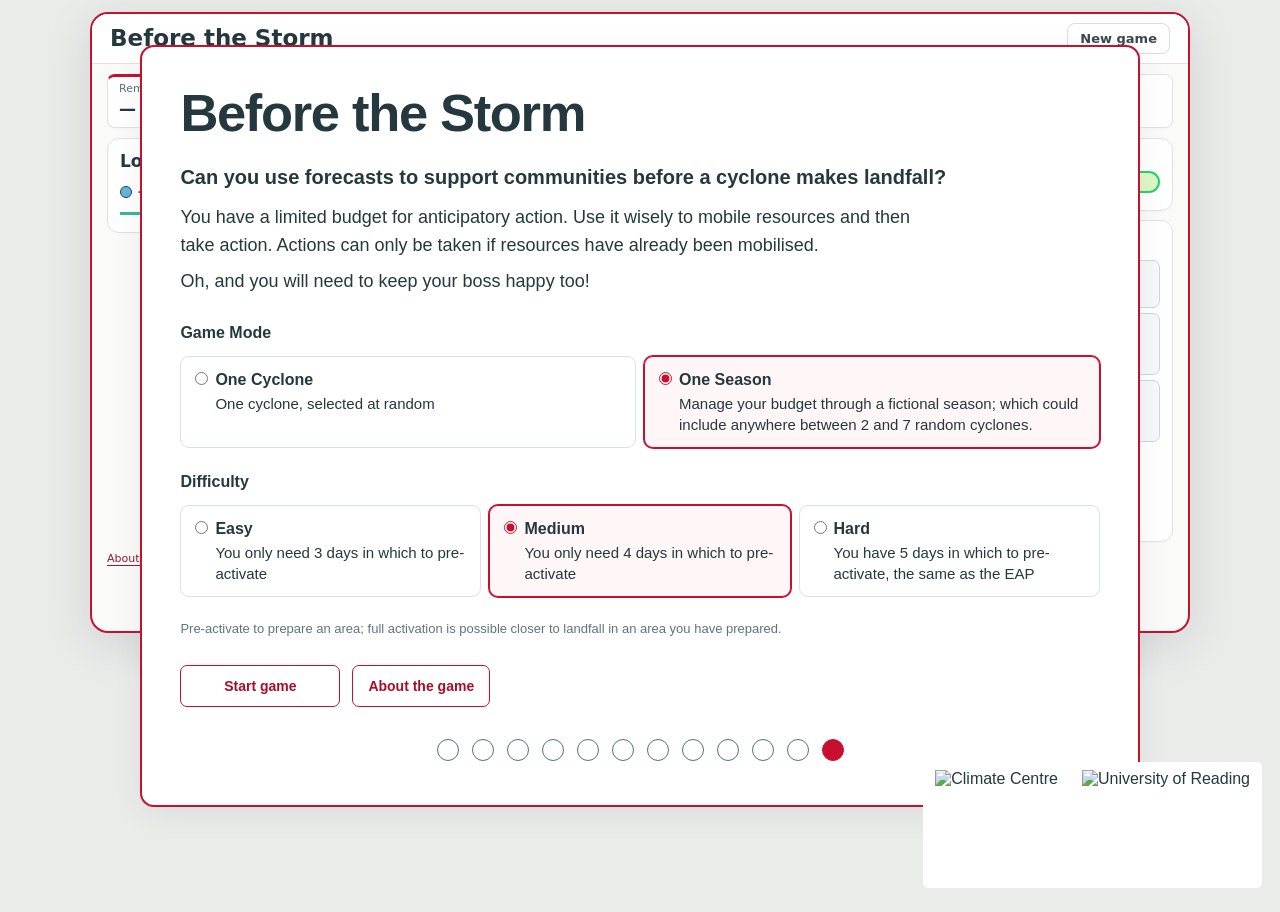
==== commit 9ec8407c: "Keep historical cyclone track animation running behind actual gameplay" ====
--- a/index.html
+++ b/index.html
@@ -26,7 +26,7 @@
 .progress{height:7px;background:#d7e4e7;border-radius:10px;overflow:hidden;margin-top:8px}.progress span{display:block;height:100%;background:#4ca0b2}
 footer{margin-top:12px;color:#5f7780;font-size:12px;line-height:1.5}
 @media(max-width:800px){.layout{grid-template-columns:1fr}.stats{grid-template-columns:1fr 1fr}header{padding:15px}header h1{font-size:19px}}
-#start-screen{position:fixed;inset:0;z-index:50;display:grid;place-items:start center;padding:clamp(20px,5vh,48px) 16px 150px;overflow:auto;background:#eaecea;isolation:isolate;font-family:Arial,Helvetica,sans-serif}
+#start-screen{position:fixed;inset:0;z-index:50;display:grid;place-items:start center;padding:clamp(20px,5vh,48px) 16px 150px;overflow:auto;background:transparent;isolation:isolate;font-family:Arial,Helvetica,sans-serif}
 #start-screen .intro{width:min(100%,760px);background:rgba(244,249,251,.78);border:1px solid rgba(255,255,255,.65);border-radius:16px;padding:clamp(18px,4vw,32px);box-shadow:0 18px 60px rgba(0,0,0,.24);backdrop-filter:blur(9px);-webkit-backdrop-filter:blur(9px)}
 #start-screen .choice-grid{display:grid;grid-template-columns:repeat(2,minmax(0,1fr));gap:10px;margin:9px 0 20px}
 #start-screen .choice-grid.difficulty-grid{grid-template-columns:repeat(3,minmax(0,1fr))}
@@ -79,9 +79,7 @@
 
 /* Gameplay: quiet cyclone-track backdrop and a single editorial game card. */
 :root{background:#eaecea;color:#24383e;--rc-red:#c8102e;--rc-red-dark:#a70e26}
-body{min-height:100vh;background-color:#eaecea;background-image:url("data:image/svg+xml,%3Csvg%20xmlns%3D%27http%3A%2F%2Fwww.w3.org%2F2000%2Fsvg%27%20width%3D%271200%27%20height%3D%27740%27%20viewBox%3D%270%200%201200%20740%27%3E%3Cg%20opacity%3D%27.23%27%3E%3Cpath%20d%3D%27M-12%2010%20q-130%20-30%20-180%2035%20t-55%20130%20q5%2050%2060%2090%27%20fill%3D%27none%27%20stroke%3D%27%23b51d35%27%20stroke-width%3D%271.4%27%20stroke-dasharray%3D%272%208%27%20stroke-linecap%3D%27round%27%2F%3E%3Cpath%20d%3D%27M-12%2010%20q-130%20-30%20-180%2035%20t-55%20130%27%20fill%3D%27none%27%20stroke%3D%27%2371878d%27%20stroke-width%3D%271%27%20opacity%3D%27.35%27%2F%3E%3Ccircle%20cx%3D%27-12%27%20cy%3D%2710%27%20r%3D%273%27%20fill%3D%27%2371878d%27%2F%3E%3Cpath%20d%3D%27M221%20161%20q-130%20-30%20-180%2035%20t-55%20130%20q5%2050%2060%2090%27%20fill%3D%27none%27%20stroke%3D%27%2371878d%27%20stroke-width%3D%271.4%27%20stroke-dasharray%3D%272%208%27%20stroke-linecap%3D%27round%27%2F%3E%3Cpath%20d%3D%27M221%20161%20q-130%20-30%20-180%2035%20t-55%20130%27%20fill%3D%27none%27%20stroke%3D%27%2371878d%27%20stroke-width%3D%271%27%20opacity%3D%27.35%27%2F%3E%3Ccircle%20cx%3D%27221%27%20cy%3D%27161%27%20r%3D%273%27%20fill%3D%27%2371878d%27%2F%3E%3Cpath%20d%3D%27M454%20312%20q-130%20-30%20-180%2035%20t-55%20130%20q5%2050%2060%2090%27%20fill%3D%27none%27%20stroke%3D%27%2371878d%27%20stroke-width%3D%271.4%27%20stroke-dasharray%3D%272%208%27%20stroke-linecap%3D%27round%27%2F%3E%3Cpath%20d%3D%27M454%20312%20q-130%20-30%20-180%2035%20t-55%20130%27%20fill%3D%27none%27%20stroke%3D%27%2371878d%27%20stroke-width%3D%271%27%20opacity%3D%27.35%27%2F%3E%3Ccircle%20cx%3D%27454%27%20cy%3D%27312%27%20r%3D%273%27%20fill%3D%27%2371878d%27%2F%3E%3Cpath%20d%3D%27M687%20463%20q-130%20-30%20-180%2035%20t-55%20130%20q5%2050%2060%2090%27%20fill%3D%27none%27%20stroke%3D%27%23b51d35%27%20stroke-width%3D%271.4%27%20stroke-dasharray%3D%272%208%27%20stroke-linecap%3D%27round%27%2F%3E%3Cpath%20d%3D%27M687%20463%20q-130%20-30%20-180%2035%20t-55%20130%27%20fill%3D%27none%27%20stroke%3D%27%2371878d%27%20stroke-width%3D%271%27%20opacity%3D%27.35%27%2F%3E%3Ccircle%20cx%3D%27687%27%20cy%3D%27463%27%20r%3D%273%27%20fill%3D%27%2371878d%27%2F%3E%3Cpath%20d%3D%27M920%20614%20q-130%20-30%20-180%2035%20t-55%20130%20q5%2050%2060%2090%27%20fill%3D%27none%27%20stroke%3D%27%2371878d%27%20stroke-width%3D%271.4%27%20stroke-dasharray%3D%272%208%27%20stroke-linecap%3D%27round%27%2F%3E%3Cpath%20d%3D%27M920%20614%20q-130%20-30%20-180%2035%20t-55%20130%27%20fill%3D%27none%27%20stroke%3D%27%2371878d%27%20stroke-width%3D%271%27%20opacity%3D%27.35%27%2F%3E%3Ccircle%20cx%3D%27920%27%20cy%3D%27614%27%20r%3D%273%27%20fill%3D%27%2371878d%27%2F%3E%3Cpath%20d%3D%27M1153%205%20q-130%20-30%20-180%2035%20t-55%20130%20q5%2050%2060%2090%27%20fill%3D%27none%27%20stroke%3D%27%2371878d%27%20stroke-width%3D%271.4%27%20stroke-dasharray%3D%272%208%27%20stroke-linecap%3D%27round%27%2F%3E%3Cpath%20d%3D%27M1153%205%20q-130%20-30%20-180%2035%20t-55%20130%27%20fill%3D%27none%27%20stroke%3D%27%2371878d%27%20stroke-width%3D%271%27%20opacity%3D%27.35%27%2F%3E%3Ccircle%20cx%3D%271153%27%20cy%3D%275%27%20r%3D%273%27%20fill%3D%27%2371878d%27%2F%3E%3Cpath%20d%3D%27M36%20156%20q-130%20-30%20-180%2035%20t-55%20130%20q5%2050%2060%2090%27%20fill%3D%27none%27%20stroke%3D%27%23b51d35%27%20stroke-width%3D%271.4%27%20stroke-dasharray%3D%272%208%27%20stroke-linecap%3D%27round%27%2F%3E%3Cpath%20d%3D%27M36%20156%20q-130%20-30%20-180%2035%20t-55%20130%27%20fill%3D%27none%27%20stroke%3D%27%2371878d%27%20stroke-width%3D%271%27%20opacity%3D%27.35%27%2F%3E%3Ccircle%20cx%3D%2736%27%20cy%3D%27156%27%20r%3D%273%27%20fill%3D%27%2371878d%27%2F%3E%3Cpath%20d%3D%27M269%20307%20q-130%20-30%20-180%2035%20t-55%20130%20q5%2050%2060%2090%27%20fill%3D%27none%27%20stroke%3D%27%2371878d%27%20stroke-width%3D%271.4%27%20stroke-dasharray%3D%272%208%27%20stroke-linecap%3D%27round%27%2F%3E%3Cpath%20d%3D%27M269%20307%20q-130%20-30%20-180%2035%20t-55%20130%27%20fill%3D%27none%27%20stroke%3D%27%2371878d%27%20stroke-width%3D%271%27%20opacity%3D%27.35%27%2F%3E%3Ccircle%20cx%3D%27269%27%20cy%3D%27307%27%20r%3D%273%27%20fill%3D%27%2371878d%27%2F%3E%3Cpath%20d%3D%27M502%20458%20q-130%20-30%20-180%2035%20t-55%20130%20q5%2050%2060%2090%27%20fill%3D%27none%27%20stroke%3D%27%2371878d%27%20stroke-width%3D%271.4%27%20stroke-dasharray%3D%272%208%27%20stroke-linecap%3D%27round%27%2F%3E%3Cpath%20d%3D%27M502%20458%20q-130%20-30%20-180%2035%20t-55%20130%27%20fill%3D%27none%27%20stroke%3D%27%2371878d%27%20stroke-width%3D%271%27%20opacity%3D%27.35%27%2F%3E%3Ccircle%20cx%3D%27502%27%20cy%3D%27458%27%20r%3D%273%27%20fill%3D%27%2371878d%27%2F%3E%3Cpath%20d%3D%27M735%20609%20q-130%20-30%20-180%2035%20t-55%20130%20q5%2050%2060%2090%27%20fill%3D%27none%27%20stroke%3D%27%23b51d35%27%20stroke-width%3D%271.4%27%20stroke-dasharray%3D%272%208%27%20stroke-linecap%3D%27round%27%2F%3E%3Cpath%20d%3D%27M735%20609%20q-130%20-30%20-180%2035%20t-55%20130%27%20fill%3D%27none%27%20stroke%3D%27%2371878d%27%20stroke-width%3D%271%27%20opacity%3D%27.35%27%2F%3E%3Ccircle%20cx%3D%27735%27%20cy%3D%27609%27%20r%3D%273%27%20fill%3D%27%2371878d%27%2F%3E%3Cpath%20d%3D%27M968%200%20q-130%20-30%20-180%2035%20t-55%20130%20q5%2050%2060%2090%27%20fill%3D%27none%27%20stroke%3D%27%2371878d%27%20stroke-width%3D%271.4%27%20stroke-dasharray%3D%272%208%27%20stroke-linecap%3D%27round%27%2F%3E%3Cpath%20d%3D%27M968%200%20q-130%20-30%20-180%2035%20t-55%20130%27%20fill%3D%27none%27%20stroke%3D%27%2371878d%27%20stroke-width%3D%271%27%20opacity%3D%27.35%27%2F%3E%3Ccircle%20cx%3D%27968%27%20cy%3D%270%27%20r%3D%273%27%20fill%3D%27%2371878d%27%2F%3E%3Cpath%20d%3D%27M1201%20151%20q-130%20-30%20-180%2035%20t-55%20130%20q5%2050%2060%2090%27%20fill%3D%27none%27%20stroke%3D%27%2371878d%27%20stroke-width%3D%271.4%27%20stroke-dasharray%3D%272%208%27%20stroke-linecap%3D%27round%27%2F%3E%3Cpath%20d%3D%27M1201%20151%20q-130%20-30%20-180%2035%20t-55%20130%27%20fill%3D%27none%27%20stroke%3D%27%2371878d%27%20stroke-width%3D%271%27%20opacity%3D%27.35%27%2F%3E%3Ccircle%20cx%3D%271201%27%20cy%3D%27151%27%20r%3D%273%27%20fill%3D%27%2371878d%27%2F%3E%3Cpath%20d%3D%27M84%20302%20q-130%20-30%20-180%2035%20t-55%20130%20q5%2050%2060%2090%27%20fill%3D%27none%27%20stroke%3D%27%23b51d35%27%20stroke-width%3D%271.4%27%20stroke-dasharray%3D%272%208%27%20stroke-linecap%3D%27round%27%2F%3E%3Cpath%20d%3D%27M84%20302%20q-130%20-30%20-180%2035%20t-55%20130%27%20fill%3D%27none%27%20stroke%3D%27%2371878d%27%20stroke-width%3D%271%27%20opacity%3D%27.35%27%2F%3E%3Ccircle%20cx%3D%2784%27%20cy%3D%27302%27%20r%3D%273%27%20fill%3D%27%2371878d%27%2F%3E%3Cpath%20d%3D%27M317%20453%20q-130%20-30%20-180%2035%20t-55%20130%20q5%2050%2060%2090%27%20fill%3D%27none%27%20stroke%3D%27%2371878d%27%20stroke-width%3D%271.4%27%20stroke-dasharray%3D%272%208%27%20stroke-linecap%3D%27round%27%2F%3E%3Cpath%20d%3D%27M317%20453%20q-130%20-30%20-180%2035%20t-55%20130%27%20fill%3D%27none%27%20stroke%3D%27%2371878d%27%20stroke-width%3D%271%27%20opacity%3D%27.35%27%2F%3E%3Ccircle%20cx%3D%27317%27%20cy%3D%27453%27%20r%3D%273%27%20fill%3D%27%2371878d%27%2F%3E%3C%2Fg%3E%3C%2Fsvg%3E");background-size:1200px 740px;animation:track-drift 85s linear infinite}
-@keyframes track-drift{from{background-position:0 0}to{background-position:1200px 740px}}
-@media(prefers-reduced-motion:reduce){body{animation:none}}
+body{min-height:100vh;background-color:#eaecea;isolation:isolate}
 .game-shell{max-width:1260px;width:calc(100% - 44px);margin:24px auto;background:rgba(250,250,249,.97);border:1px solid #dededb;border-radius:18px;box-shadow:0 12px 48px rgba(35,45,46,.12);overflow:hidden}
 .game-shell header{background:#fff;color:#23363d;padding:22px 24px 19px;border-bottom:1px solid #e6e0e0;position:relative}
 .game-shell header:before{content:"";position:absolute;left:0;top:0;bottom:0;width:5px;background:var(--rc-red)}
@@ -163,7 +161,8 @@
 @media(max-width:800px){.game-shell{margin:8px auto;width:calc(100% - 16px)}.game-shell main{padding:9px}.game-shell .layout{gap:0}.game-shell .stat .v{font-size:16px}}
 
 /* Landing page matches the story panels. */
-#landing-storm-background{position:fixed;inset:0;width:100%;height:100%;pointer-events:none;z-index:-1}
+#landing-storm-background{position:fixed;inset:0;width:100%;height:100%;pointer-events:none;z-index:0}
+.game-shell{position:relative;z-index:1}
 #start-screen .intro{width:min(100%,1160px);min-height:650px;background:#fff;border:2px solid var(--rc-red);border-radius:14px;box-shadow:0 8px 30px #24383e12;padding:clamp(22px,3vw,40px);backdrop-filter:none;color:#24383e;display:flex;flex-direction:column}
 #start-screen h2{font-size:clamp(38px,4.1vw,56px);line-height:1.06;letter-spacing:-.025em;color:#24383e;margin:0 0 22px}
 #start-screen p[data-front-key="front_intro"]{font-size:20px;line-height:1.45;color:#24383e;margin:0 0 12px}
@@ -201,7 +200,8 @@
 </head>
 <body>
 
-<section id="start-screen"><svg id="landing-storm-background" aria-hidden="true"></svg><div class="intro"><h2>Before the Storm</h2><p data-front-key="front_intro">Can you use forecasts to support communities before a cyclone makes landfall?</p><p data-front-key="front_explainer">You have a limited budget for anticipatory action. Use it wisely to mobile resources and then take action. Actions can only be taken if resources have already been mobilised.<span style="display:block;margin-top:8px"></span>Oh, and you will need to keep your boss happy too!</p><h3 data-front-key="game_length_heading">Game Mode</h3><div class="choice-grid" role="group" aria-label="Game length"><label><input type="radio" name="game-length" value="single"><span><strong data-front-key="single_title">One Cyclone</strong><span data-front-key="single_description">One cyclone, selected at random</span></span></label><label><input type="radio" name="game-length" value="season" checked><span><strong data-front-key="season_title">One Season</strong><span data-front-key="season_description">Manage your budget through a fictional season; which could include anywhere between 2 and 7 random cyclones.</span></span></label></div><h3 data-front-key="difficulty_heading">Difficulty</h3><div class="choice-grid difficulty-grid" role="group" aria-label="Difficulty"><label><input type="radio" name="difficulty" value="3"><span><strong data-front-key="easy_title">Easy</strong><span data-front-key="easy_description">You only need 3 days in which to pre-activate</span></span></label><label><input type="radio" name="difficulty" value="4" checked><span><strong data-front-key="medium_title">Medium</strong><span data-front-key="medium_description">You only need 4 days in which to pre-activate</span></span></label><label><input type="radio" name="difficulty" value="5"><span><strong data-front-key="hard_title">Hard</strong><span data-front-key="hard_description">You have 5 days in which to pre-activate, the same as the EAP</span></span></label></div><p class="subtle" data-front-key="front_rules">Pre-activate to prepare an area; full activation is possible closer to landfall in an area you have prepared.</p><div class="start-actions"><button type="button" class="btn" id="start-game" data-front-key="start_button">Start game</button><a class="about-link" href="./about.html" data-front-key="about_button">About the game</a></div><nav class="chapter-nav" aria-label="Story and game navigation"><div class="chapter-dots"></div></nav></div><aside class="partner-logos" aria-label="Partner organisations"><img src="https://cloud.tagbox.com/media/1780081/2198696/493243188790e8f8d64e4d96d48fd5b248c47a.jpeg" alt="Climate Centre"><img src="https://media.studentcrowd.net/q91/uni-logos/189.jpg?q=1740003616" alt="University of Reading"></aside></section><div class="game-shell"><header><div><h1>Before the Storm</h1></div><button class="btn alt" id="restart" data-front-key="new_game_button">New game</button></header><main>
+<svg id="landing-storm-background" aria-hidden="true" focusable="false"></svg>
+<section id="start-screen"><div class="intro"><h2>Before the Storm</h2><p data-front-key="front_intro">Can you use forecasts to support communities before a cyclone makes landfall?</p><p data-front-key="front_explainer">You have a limited budget for anticipatory action. Use it wisely to mobile resources and then take action. Actions can only be taken if resources have already been mobilised.<span style="display:block;margin-top:8px"></span>Oh, and you will need to keep your boss happy too!</p><h3 data-front-key="game_length_heading">Game Mode</h3><div class="choice-grid" role="group" aria-label="Game length"><label><input type="radio" name="game-length" value="single"><span><strong data-front-key="single_title">One Cyclone</strong><span data-front-key="single_description">One cyclone, selected at random</span></span></label><label><input type="radio" name="game-length" value="season" checked><span><strong data-front-key="season_title">One Season</strong><span data-front-key="season_description">Manage your budget through a fictional season; which could include anywhere between 2 and 7 random cyclones.</span></span></label></div><h3 data-front-key="difficulty_heading">Difficulty</h3><div class="choice-grid difficulty-grid" role="group" aria-label="Difficulty"><label><input type="radio" name="difficulty" value="3"><span><strong data-front-key="easy_title">Easy</strong><span data-front-key="easy_description">You only need 3 days in which to pre-activate</span></span></label><label><input type="radio" name="difficulty" value="4" checked><span><strong data-front-key="medium_title">Medium</strong><span data-front-key="medium_description">You only need 4 days in which to pre-activate</span></span></label><label><input type="radio" name="difficulty" value="5"><span><strong data-front-key="hard_title">Hard</strong><span data-front-key="hard_description">You have 5 days in which to pre-activate, the same as the EAP</span></span></label></div><p class="subtle" data-front-key="front_rules">Pre-activate to prepare an area; full activation is possible closer to landfall in an area you have prepared.</p><div class="start-actions"><button type="button" class="btn" id="start-game" data-front-key="start_button">Start game</button><a class="about-link" href="./about.html" data-front-key="about_button">About the game</a></div><nav class="chapter-nav" aria-label="Story and game navigation"><div class="chapter-dots"></div></nav></div><aside class="partner-logos" aria-label="Partner organisations"><img src="https://cloud.tagbox.com/media/1780081/2198696/493243188790e8f8d64e4d96d48fd5b248c47a.jpeg" alt="Climate Centre"><img src="https://media.studentcrowd.net/q91/uni-logos/189.jpg?q=1740003616" alt="University of Reading"></aside></section><div class="game-shell"><header><div><h1>Before the Storm</h1></div><button class="btn alt" id="restart" data-front-key="new_game_button">New game</button></header><main>
 <div class="stats">
 
 <div class="stat"><div class="k">Remaining budget</div><div class="v" id="budgetstat">—</div></div>
@@ -1105,8 +1105,8 @@
 }
 
 
-const screen=document.getElementById('start-screen');function syncLandingBackground(){if(screen.hidden){++landingAnimationToken;cancelAnimationFrame(landingAnimationFrame)}else startLandingTrackAnimation()}
-new MutationObserver(syncLandingBackground).observe(screen,{attributes:true,attributeFilter:['hidden']});syncLandingBackground();
+startLandingTrackAnimation();
+ window.addEventListener('resize',startLandingTrackAnimation);
 })();
 
 (()=>{const chapters=[['opening','Opening'],['home','Before the Storm'],['uncertainty','Forecast uncertainty'],['jokwe','Example forecast'],['mobilise','Mobilise'],['activate','Activate'],['ready','Let’s play'],['freddy','Cyclone Freddy'],['freddyLearn','Freddy reflection'],['chido','Cyclone Chido'],['chidoLearn','Chido reflection']];
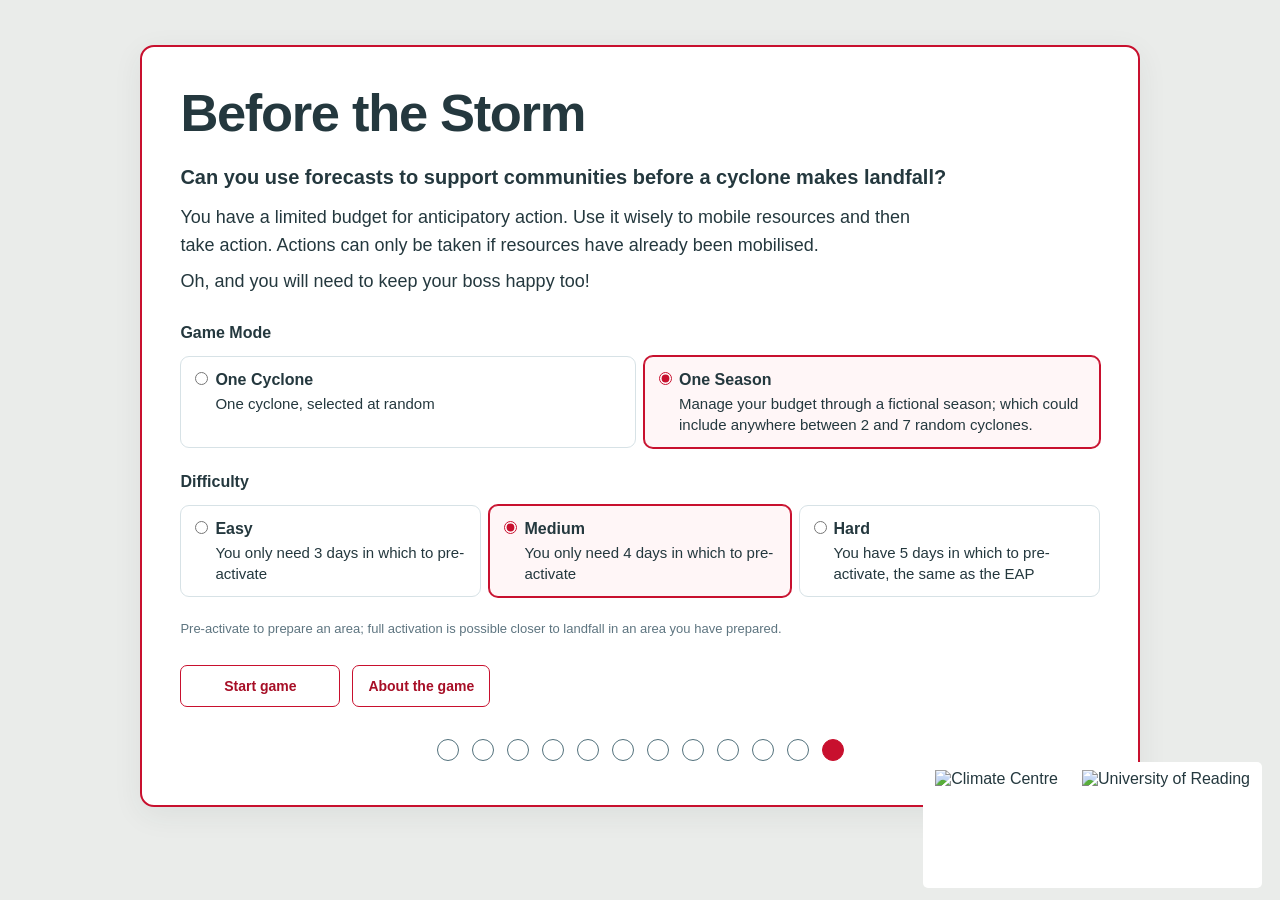
==== commit 179c6ae7: "Make setup and gameplay mutually exclusive and align panel width" ====
--- a/index.html
+++ b/index.html
@@ -196,12 +196,12 @@
 .game-shell{overflow:visible}
 .game-shell header{border-radius:16px 16px 0 0}
 @media(max-width:750px){.chapter-dot{width:26px}.chapter-dot::before{width:16px;height:16px}.chapter-dot[data-tip]::after{white-space:normal;width:120px}.game-shell{max-width:calc(100% - 16px)}}
-</style>
+#start-screen{background:transparent}#start-screen[hidden],.game-shell[hidden]{display:none!important}.game-shell{max-width:1000px;width:calc(100% - 32px)}@media(max-width:750px){.game-shell{width:calc(100% - 32px);max-width:1000px}}</style>
 </head>
 <body>
 
 <svg id="landing-storm-background" aria-hidden="true" focusable="false"></svg>
-<section id="start-screen"><div class="intro"><h2>Before the Storm</h2><p data-front-key="front_intro">Can you use forecasts to support communities before a cyclone makes landfall?</p><p data-front-key="front_explainer">You have a limited budget for anticipatory action. Use it wisely to mobile resources and then take action. Actions can only be taken if resources have already been mobilised.<span style="display:block;margin-top:8px"></span>Oh, and you will need to keep your boss happy too!</p><h3 data-front-key="game_length_heading">Game Mode</h3><div class="choice-grid" role="group" aria-label="Game length"><label><input type="radio" name="game-length" value="single"><span><strong data-front-key="single_title">One Cyclone</strong><span data-front-key="single_description">One cyclone, selected at random</span></span></label><label><input type="radio" name="game-length" value="season" checked><span><strong data-front-key="season_title">One Season</strong><span data-front-key="season_description">Manage your budget through a fictional season; which could include anywhere between 2 and 7 random cyclones.</span></span></label></div><h3 data-front-key="difficulty_heading">Difficulty</h3><div class="choice-grid difficulty-grid" role="group" aria-label="Difficulty"><label><input type="radio" name="difficulty" value="3"><span><strong data-front-key="easy_title">Easy</strong><span data-front-key="easy_description">You only need 3 days in which to pre-activate</span></span></label><label><input type="radio" name="difficulty" value="4" checked><span><strong data-front-key="medium_title">Medium</strong><span data-front-key="medium_description">You only need 4 days in which to pre-activate</span></span></label><label><input type="radio" name="difficulty" value="5"><span><strong data-front-key="hard_title">Hard</strong><span data-front-key="hard_description">You have 5 days in which to pre-activate, the same as the EAP</span></span></label></div><p class="subtle" data-front-key="front_rules">Pre-activate to prepare an area; full activation is possible closer to landfall in an area you have prepared.</p><div class="start-actions"><button type="button" class="btn" id="start-game" data-front-key="start_button">Start game</button><a class="about-link" href="./about.html" data-front-key="about_button">About the game</a></div><nav class="chapter-nav" aria-label="Story and game navigation"><div class="chapter-dots"></div></nav></div><aside class="partner-logos" aria-label="Partner organisations"><img src="https://cloud.tagbox.com/media/1780081/2198696/493243188790e8f8d64e4d96d48fd5b248c47a.jpeg" alt="Climate Centre"><img src="https://media.studentcrowd.net/q91/uni-logos/189.jpg?q=1740003616" alt="University of Reading"></aside></section><div class="game-shell"><header><div><h1>Before the Storm</h1></div><button class="btn alt" id="restart" data-front-key="new_game_button">New game</button></header><main>
+<section id="start-screen"><div class="intro"><h2>Before the Storm</h2><p data-front-key="front_intro">Can you use forecasts to support communities before a cyclone makes landfall?</p><p data-front-key="front_explainer">You have a limited budget for anticipatory action. Use it wisely to mobile resources and then take action. Actions can only be taken if resources have already been mobilised.<span style="display:block;margin-top:8px"></span>Oh, and you will need to keep your boss happy too!</p><h3 data-front-key="game_length_heading">Game Mode</h3><div class="choice-grid" role="group" aria-label="Game length"><label><input type="radio" name="game-length" value="single"><span><strong data-front-key="single_title">One Cyclone</strong><span data-front-key="single_description">One cyclone, selected at random</span></span></label><label><input type="radio" name="game-length" value="season" checked><span><strong data-front-key="season_title">One Season</strong><span data-front-key="season_description">Manage your budget through a fictional season; which could include anywhere between 2 and 7 random cyclones.</span></span></label></div><h3 data-front-key="difficulty_heading">Difficulty</h3><div class="choice-grid difficulty-grid" role="group" aria-label="Difficulty"><label><input type="radio" name="difficulty" value="3"><span><strong data-front-key="easy_title">Easy</strong><span data-front-key="easy_description">You only need 3 days in which to pre-activate</span></span></label><label><input type="radio" name="difficulty" value="4" checked><span><strong data-front-key="medium_title">Medium</strong><span data-front-key="medium_description">You only need 4 days in which to pre-activate</span></span></label><label><input type="radio" name="difficulty" value="5"><span><strong data-front-key="hard_title">Hard</strong><span data-front-key="hard_description">You have 5 days in which to pre-activate, the same as the EAP</span></span></label></div><p class="subtle" data-front-key="front_rules">Pre-activate to prepare an area; full activation is possible closer to landfall in an area you have prepared.</p><div class="start-actions"><button type="button" class="btn" id="start-game" data-front-key="start_button">Start game</button><a class="about-link" href="./about.html" data-front-key="about_button">About the game</a></div><nav class="chapter-nav" aria-label="Story and game navigation"><div class="chapter-dots"></div></nav></div><aside class="partner-logos" aria-label="Partner organisations"><img src="https://cloud.tagbox.com/media/1780081/2198696/493243188790e8f8d64e4d96d48fd5b248c47a.jpeg" alt="Climate Centre"><img src="https://media.studentcrowd.net/q91/uni-logos/189.jpg?q=1740003616" alt="University of Reading"></aside></section><div class="game-shell" hidden><header><div><h1>Before the Storm</h1></div><button class="btn alt" id="restart" data-front-key="new_game_button">New game</button></header><main>
 <div class="stats">
 
 <div class="stat"><div class="k">Remaining budget</div><div class="v" id="budgetstat">—</div></div>
@@ -1026,13 +1026,15 @@
 $("confirm").addEventListener("click",confirm);
 $("advance").addEventListener("click",()=>{const st=current();if(!st.acted||st.impact!==null)return;if(st.day+1>=st.duration){finishStorm();return;}st.day++;st.acted=false;st.choice="";st.chosen.clear();$("message").textContent="";render();});
 $("nextstorm").addEventListener("click",()=>{if(current().impact===null||G.finished)return;G.slot++;$("message").textContent="A new cyclone is developing. Your remaining budget carries forward.";render();});
-$("restart").addEventListener("click",()=>{if(G&&!G.finished&&!confirmNewSeason())return;$("start-screen").hidden=false;});
+$("restart").addEventListener("click",()=>{if(G&&!G.finished&&!confirmNewSeason())return;$("start-screen").hidden=false;document.querySelector(".game-shell").hidden=true;});
 function confirmNewSeason(){return window.confirm("Start a new game? Current decisions and progress will be reset.");}
-$("season-summary").addEventListener("click",e=>{if(e.target.closest("#review-next")){if(!G.finished&&current().impact!==null){G.slot++;$("message").textContent="A new cyclone is developing. Your remaining budget carries forward.";render();}return;}if(e.target.closest("#summary-restart")){$("start-screen").hidden=false;}});$("start-game").addEventListener("click",async()=>{
+$("season-summary").addEventListener("click",e=>{if(e.target.closest("#review-next")){if(!G.finished&&current().impact!==null){G.slot++;$("message").textContent="A new cyclone is developing. Your remaining budget carries forward.";render();}return;}if(e.target.closest("#summary-restart")){$("start-screen").hidden=false;document.querySelector(".game-shell").hidden=true;}});$("start-game").addEventListener("click",async()=>{
  const button=$("start-game");button.disabled=true;
  try{
    await changeSeason();
    $("start-screen").hidden=true;
+   document.querySelector('.game-shell').hidden=false;
+   window.scrollTo(0,0);
    document.querySelector("#start-screen .daily-error")?.remove();
  }catch(error){
    console.error("Daily forecast scenario failed:",error);
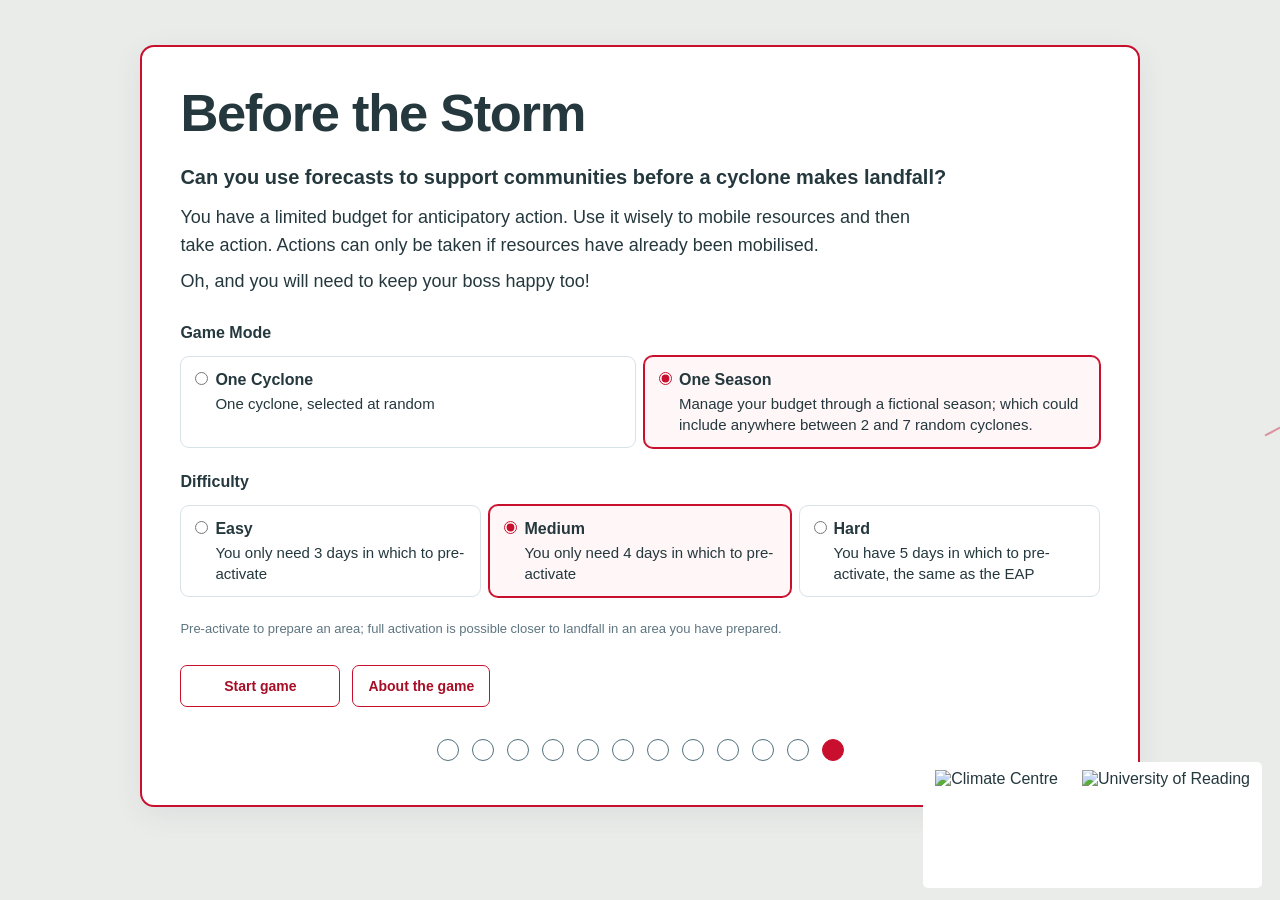
==== commit 82f5e08b: "Make warehouse map markers interactive with shared eligibility and selection state" ====
--- a/index.html
+++ b/index.html
@@ -196,7 +196,15 @@
 .game-shell{overflow:visible}
 .game-shell header{border-radius:16px 16px 0 0}
 @media(max-width:750px){.chapter-dot{width:26px}.chapter-dot::before{width:16px;height:16px}.chapter-dot[data-tip]::after{white-space:normal;width:120px}.game-shell{max-width:calc(100% - 16px)}}
-#start-screen{background:transparent}#start-screen[hidden],.game-shell[hidden]{display:none!important}.game-shell{max-width:1000px;width:calc(100% - 32px)}@media(max-width:750px){.game-shell{width:calc(100% - 32px);max-width:1000px}}</style>
+#start-screen{background:transparent}#start-screen[hidden],.game-shell[hidden]{display:none!important}.game-shell{max-width:1000px;width:calc(100% - 32px)}@media(max-width:750px){.game-shell{width:calc(100% - 32px);max-width:1000px}}
+#map .map-warehouse{cursor:default;outline:none}
+#map .map-warehouse.selectable{cursor:pointer}
+#map .map-warehouse.selectable:hover .warehouse-pin,#map .map-warehouse:focus-visible .warehouse-pin{stroke:#173e51;stroke-width:3}
+#map .map-warehouse:focus-visible .warehouse-ring{stroke-width:3;stroke-dasharray:none}
+#map .warehouse-pulse{transform-box:fill-box;transform-origin:center;animation:warehouse-select-pulse .55s ease-out both;pointer-events:none}
+@keyframes warehouse-select-pulse{from{transform:scale(.75);opacity:1}to{transform:scale(1.45);opacity:0}}
+@media(prefers-reduced-motion:reduce){#map .warehouse-pulse{animation:none;opacity:0}}
+</style>
 </head>
 <body>
 
@@ -214,7 +222,7 @@
 <section>
 <div class="panel">
 <div style="display:flex;align-items:center;justify-content:space-between;gap:8px;flex-wrap:wrap"><h2 id="stormtitle">Loading…</h2><span class="pill" id="datepill">Forecast briefing</span></div>
-<div id="map" role="img" aria-label="Map of Madagascar with forecast tracks and warehouse locations"></div>
+<div id="map" role="group" aria-label="Map of Madagascar with forecast tracks and warehouse locations"></div>
 <div class="wind-legend" aria-label="Forecast map key"><span class="legend-entry"><span class="wind-dot" style="background:#61b7db"></span>&lt;63 km/h</span><span class="legend-entry"><span class="wind-dot" style="background:#36b99b"></span>63–88 km/h</span><span class="legend-entry"><span class="wind-dot" style="background:#ebca55"></span>89–117 km/h</span><span class="legend-entry"><span class="wind-dot" style="background:#f39a4b"></span>118–165 km/h</span><span class="legend-entry"><span class="wind-dot" style="background:#cf4b4b"></span>≥166 km/h</span></div><div class="wind-legend"><span class="legend-entry"><span class="line-sample" style="border-top:3px solid #36b99b"></span>Ensemble members: forecast intensity colours</span><span class="legend-entry"><span class="line-sample median"></span>Median track</span></div>
 
 </div>
@@ -565,7 +573,14 @@
  svg+='<polyline points="'+coords(rows.map(p=>[p.lon,p.lat]))+'" fill="none" stroke="#c74c44" stroke-width="3" stroke-dasharray="8 5"/>';
  for(const p of rows){const c=windTrackColour(p.wind);svg+='<circle cx="'+x(p.lon)+'" cy="'+y(p.lat)+'" r="6.2" fill="'+c+'" stroke="#224650" stroke-width="1.1"/><text x="'+(x(p.lon)+9)+'" y="'+(y(p.lat)-10)+'" font-size="11" fill="#234553" stroke="#dfeef7" stroke-width="3" paint-order="stroke">+'+p.day+'d</text>';}
 }
-for(const h of hubs){const stocked=current().stock.has(h.id),delivered=current().distributed.has(h.id);const fill=delivered?"#216c43":stocked?"#32a852":"#c43b35";svg+='<circle cx="'+x(h.lon)+'" cy="'+y(h.lat)+'" r="8.7" fill="'+fill+'" stroke="#fff" stroke-width="2"/><text x="'+(x(h.lon)+13)+'" y="'+(y(h.lat)-8)+'" font-size="15" font-weight="750" fill="#193742" stroke="#fff" stroke-width="4" paint-order="stroke">'+esc(h.name)+'</text>';}
+for(const h of hubs){
+ const state=warehouseState(h),cx=x(h.lon),cy=y(h.lat),fill=state.status==="activated"?"#216c43":state.status==="mobilised"?"#32a852":"#c43b35";
+ svg+='<g class="map-warehouse'+(state.choosing?' selectable':'')+(state.preview?' pending':'')+'" data-map-hub="'+h.id+'" role="button" tabindex="'+(state.choosing?'0':'-1')+'" aria-disabled="'+!state.choosing+'" aria-pressed="'+state.preview+'" aria-label="'+esc(h.name+' — '+state.stateText)+'"><title>'+esc(h.name+' — '+state.stateText+(state.choosing?' · Click to '+(state.preview?'deselect':'select'):'') )+'</title>';
+ svg+='<circle cx="'+cx+'" cy="'+cy+'" r="19" fill="transparent" class="warehouse-hit"/>';
+ if(state.choosing)svg+='<circle cx="'+cx+'" cy="'+cy+'" r="13.5" fill="none" stroke="'+(state.preview?fill:'#173e51')+'" stroke-width="2" stroke-dasharray="'+(state.preview?'4 2':'2 3')+'" class="warehouse-ring"/>';
+ if(state.preview)svg+='<circle cx="'+cx+'" cy="'+cy+'" r="16" fill="none" stroke="'+fill+'" stroke-width="1.8" class="warehouse-pulse"/>';
+ svg+='<circle cx="'+cx+'" cy="'+cy+'" r="8.7" fill="'+fill+'" stroke="#fff" stroke-width="2" class="warehouse-pin"/><text x="'+(cx+13)+'" y="'+(cy-8)+'" font-size="15" font-weight="750" fill="#193742" stroke="#fff" stroke-width="4" paint-order="stroke">'+esc(h.name)+'</text></g>';
+}
 svg+='</g><rect x="'+left+'" y="'+top+'" width="'+(right-left)+'" height="'+(bottom-top)+'" fill="none" stroke="#bfd6de" stroke-width="1"/></svg>';return svg;
 }
 function coordsPixel(p){return p.map(v=>v[0].toFixed(1)+","+v[1].toFixed(1)).join(" ");}
@@ -829,6 +844,18 @@
  st.acted=true;G.finished=G.slot===G.storms.length-1;render();
  $("message").textContent="Storm completed. "+helped.length+" affected areas received full activation.";
 }
+function warehouseState(h){
+ const st=current(),stocked=st.stock.has(h.id),activated=st.distributed.has(h.id),selected=st.chosen.has(h.id),last=st.impact!==null;
+ const choosing=!st.acted&&!last&&((st.choice==="preposition"&&canPrep()&&!stocked)||(st.choice==="distribute"&&canDist()&&stocked&&!activated));
+ const preview=choosing&&selected;
+ const status=activated?"activated":preview&&st.choice==="distribute"?"activated":stocked||preview&&st.choice==="preposition"?"mobilised":"idle";
+ const stateText=preview?(st.choice==="distribute"?"Activate selected":"Mobilise selected"):activated?"Fully activated":stocked?"Mobilised":"Not mobilised";
+ return {choosing,preview,status,stateText};
+}
+function toggleWarehouse(id){
+ const h=hubs.find(h=>h.id===id);if(!h||!warehouseState(h).choosing)return;
+ const st=current();if(st.chosen.has(id))st.chosen.delete(id);else st.chosen.add(id);render();
+}
 function render(){
 const st=current(),t=displayTime(),remaining=remainingDays(),rows=forecast(st),last=st.impact!==null;
 $("seasoncard").classList.toggle("single-storm",G.mode==="single");
@@ -836,7 +863,9 @@
 $("budgetstat").textContent=money(G.budget);$("peoplestat").textContent=G.people.toLocaleString("en-GB");$("bossstat").textContent=(G.boss>=70?"🙂":G.boss<40?"😟":"😐")+" "+G.boss+" / 100";
 $("stormtitle").textContent="Storm "+(G.slot+1)+" · Tropical system";
 $("datepill").textContent=t.toLocaleDateString("en-GB",{day:"numeric",month:"long",year:"numeric",timeZone:"UTC"});
+const focusedMapHub=document.activeElement?.closest("#map [data-map-hub]")?.dataset.mapHub;
 $("map").innerHTML=mapSvg(rows);
+if(focusedMapHub)$("map").querySelector('[data-map-hub="'+focusedMapHub+'"][aria-disabled="false"]')?.focus({preventScroll:true});
 $("brief").textContent=last?"The storm has passed. Reviewing impacts and expenditure.":forecastMessage(rows);
 
 const actions=$("actions").querySelectorAll("[data-action]");
@@ -857,11 +886,7 @@
 }
 const focusedHub=document.activeElement?.closest("#warehouses [data-hub]")?.dataset.hub;
 $("warehouses").innerHTML=hubs.map(h=>{
- const stocked=st.stock.has(h.id),activated=st.distributed.has(h.id),selected=st.chosen.has(h.id);
- const choosing=!st.acted&&!last&&((st.choice==="preposition"&&canPrep()&&!stocked)||(st.choice==="distribute"&&canDist()&&stocked&&!activated));
- const preview=choosing&&selected;
- const status=activated?"activated":preview&&st.choice==="distribute"?"activated":stocked||preview&&st.choice==="preposition"?"mobilised":"idle";
- const stateText=preview?(st.choice==="distribute"?"Activate selected":"Mobilise selected"):activated?"Fully activated":stocked?"Mobilised":"Not mobilised";
+ const {choosing,preview,status,stateText}=warehouseState(h);
  return '<button type="button" class="warehouse-option '+status+(preview?" pending":"")+'" data-hub="'+h.id+'" aria-pressed="'+Boolean(preview)+'" '+(choosing?"":"disabled")+'><span class="warehouse-dot" aria-hidden="true"></span><span class="warehouse-copy"><strong>'+esc(h.name)+'</strong><small>'+stateText+'</small></span></button>';
 }).join("");
 if(focusedHub)$("warehouses").querySelector('[data-hub="'+focusedHub+'"]:not(:disabled)')?.focus({preventScroll:true});
@@ -1022,7 +1047,9 @@
  st.acted=true;render();$("message").textContent="Decision saved. Advance to the next briefing.";
 }
 $("actions").addEventListener("click",e=>{const b=e.target.closest("[data-action]");if(b&&!b.disabled)selectAction(b.dataset.action);});
-$("warehouses").addEventListener("click",e=>{const box=e.target.closest("[data-hub]");if(!box||box.disabled)return;const st=current(),id=box.dataset.hub;if(st.chosen.has(id))st.chosen.delete(id);else st.chosen.add(id);render();});
+$("warehouses").addEventListener("click",e=>{const box=e.target.closest("[data-hub]");if(box&&!box.disabled)toggleWarehouse(box.dataset.hub);});
+$("map").addEventListener("click",e=>{const pin=e.target.closest("[data-map-hub]");if(pin)toggleWarehouse(pin.dataset.mapHub);});
+$("map").addEventListener("keydown",e=>{const pin=e.target.closest("[data-map-hub]");if(pin&&(e.key==="Enter"||e.key===" ")){e.preventDefault();toggleWarehouse(pin.dataset.mapHub);}});
 $("confirm").addEventListener("click",confirm);
 $("advance").addEventListener("click",()=>{const st=current();if(!st.acted||st.impact!==null)return;if(st.day+1>=st.duration){finishStorm();return;}st.day++;st.acted=false;st.choice="";st.chosen.clear();$("message").textContent="";render();});
 $("nextstorm").addEventListener("click",()=>{if(current().impact===null||G.finished)return;G.slot++;$("message").textContent="A new cyclone is developing. Your remaining budget carries forward.";render();});
